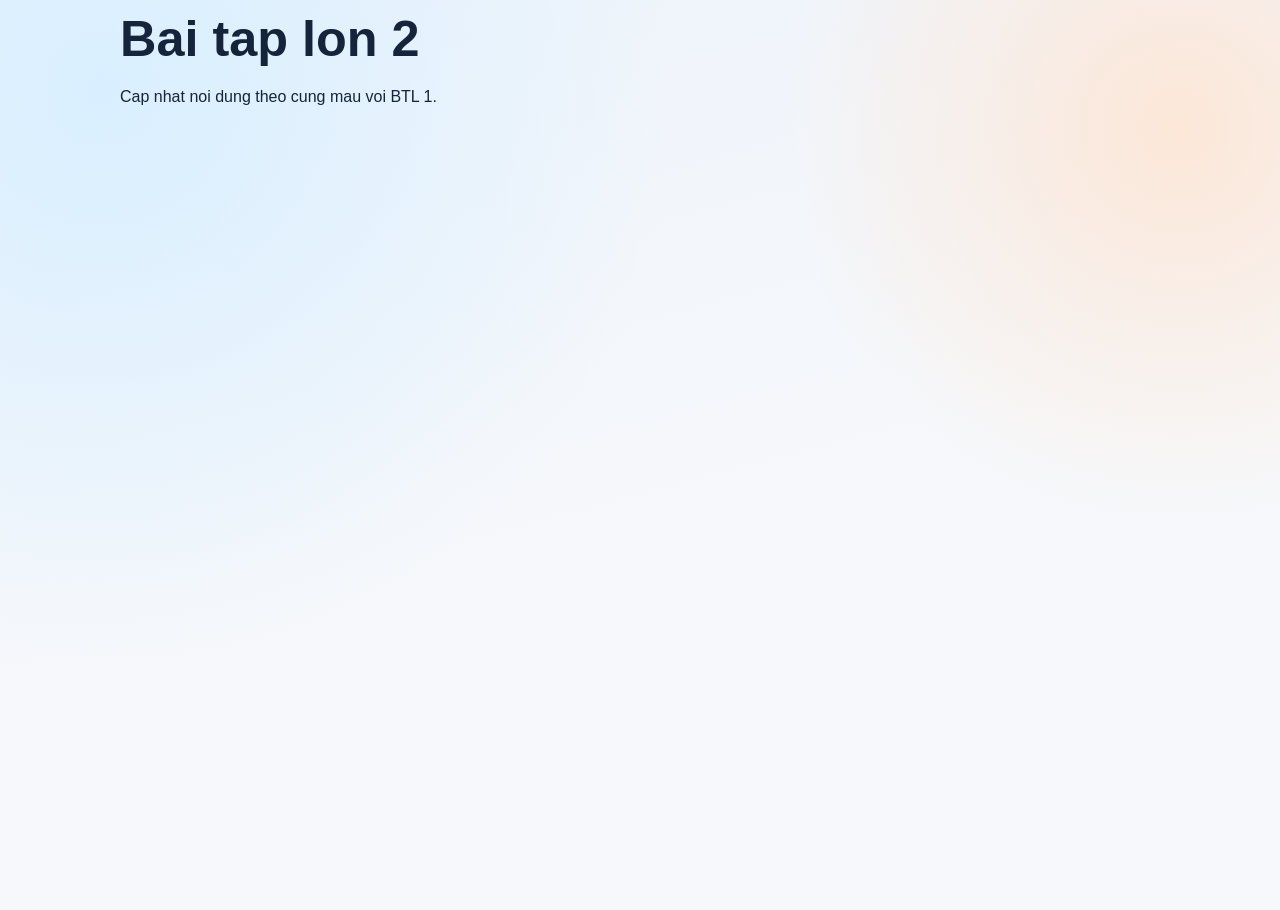
==== assignment1_image.html @ 02876ed8 "add lpage" ====
<!doctype html>
<html lang="vi">

<head>
    <meta charset="utf-8" />
    <meta name="viewport" content="width=device-width, initial-scale=1" />
    <title>BTL 2 - Deep Learning</title>
    <link rel="stylesheet" href="style.css" />
</head>

<body>
    <main class="container">
        <h1>Bai tap lon 2</h1>
        <p>Cap nhat noi dung theo cung mau voi BTL 1.</p>
    </main>
</body>

</html>
---- style.css ----
:root {
    --bg: #f6f8fb;
    --bg-soft: #edf3fb;
    --surface: #ffffff;
    --surface-2: #f2f6fb;
    --text: #15243b;
    --muted: #4f6282;
    --primary: #0b8b8c;
    --primary-soft: #d7f3f1;
    --accent: #ff8b53;
    --border: #d6e2f1;
    --shadow: 0 16px 44px rgba(21, 36, 59, 0.08);
}

* {
    box-sizing: border-box;
}

body {
    margin: 0;
    font-family: "Manrope", "Trebuchet MS", "Segoe UI", sans-serif;
    line-height: 1.6;
    color: var(--text);
    background:
        radial-gradient(circle at 8% 10%, #d9efff 0%, transparent 40%),
        radial-gradient(circle at 92% 14%, #fce7d8 0%, transparent 28%),
        linear-gradient(165deg, var(--bg-soft) 0%, var(--bg) 55%);
    min-height: 100vh;
    position: relative;
}

.page-glow {
    position: fixed;
    inset: -20% 0 auto;
    height: 260px;
    background: linear-gradient(90deg, rgba(11, 139, 140, 0.16), rgba(255, 139, 83, 0.12));
    filter: blur(48px);
    pointer-events: none;
    z-index: 0;
}

.container {
    width: min(1040px, 92%);
    margin: 0 auto;
    position: relative;
    z-index: 1;
}

.hero {
    padding: 64px 0 28px;
}

.hero-kicker {
    margin: 0;
    color: var(--primary);
    font-size: 0.93rem;
    font-weight: 800;
    text-transform: uppercase;
    letter-spacing: 0.08em;
}

h1 {
    margin: 10px 0 4px;
    font-size: clamp(2rem, 4.8vw, 3.15rem);
    line-height: 1.15;
    font-family: "Space Grotesk", "Segoe UI", sans-serif;
}

.hero-subtitle {
    margin: 0;
    color: var(--muted);
    font-size: 1.03rem;
}

.team-panel {
    margin-top: 22px;
    display: grid;
    gap: 10px;
    padding: 16px 18px;
    border: 1px solid var(--border);
    border-radius: 14px;
    background: rgba(255, 255, 255, 0.82);
    backdrop-filter: blur(2px);
    box-shadow: var(--shadow);
}

.team-panel p {
    margin: 0;
}

.pill-row {
    display: flex;
    flex-wrap: wrap;
    gap: 10px;
    margin-top: 18px;
}

.pill {
    display: inline-flex;
    align-items: center;
    gap: 6px;
    padding: 7px 12px;
    border-radius: 999px;
    border: 1px solid #b6dedb;
    background: var(--primary-soft);
    color: #0b5f60;
    font-size: 0.88rem;
    font-weight: 700;
    text-decoration: none;
}

.link-pill {
    border-color: #f4c9af;
    background: #fde9dd;
    color: #a04c20;
}

.content-grid {
    display: grid;
    gap: 20px;
    padding-bottom: 48px;
}

.section-card {
    background: var(--surface);
    border: 1px solid var(--border);
    border-radius: 18px;
    padding: 22px;
    box-shadow: var(--shadow);
    opacity: 0;
    transform: translateY(16px);
    animation: slide-up 0.65s ease forwards;
}

.section-card:nth-of-type(2) {
    animation-delay: 0.12s;
}

.section-card:nth-of-type(3) {
    animation-delay: 0.24s;
}

h2 {
    margin: 0 0 8px;
    font-family: "Space Grotesk", "Segoe UI", sans-serif;
    font-size: 1.35rem;
}

.intro p {
    margin: 0 0 10px;
}

.intro ul {
    margin: 0;
    padding-left: 18px;
    color: var(--muted);
}

.cards {
    display: grid;
    grid-template-columns: repeat(auto-fit, minmax(220px, 1fr));
    gap: 14px;
}

.card {
    display: grid;
    gap: 7px;
    text-decoration: none;
    color: inherit;
    padding: 16px;
    border-radius: 14px;
    border: 1px solid var(--border);
    background: linear-gradient(180deg, #ffffff 0%, var(--surface-2) 100%);
    transition: transform 0.22s ease, border-color 0.22s ease, box-shadow 0.22s ease;
}

.card:hover {
    border-color: #a5c6e8;
    transform: translateY(-4px);
    box-shadow: 0 12px 26px rgba(34, 80, 130, 0.15);
}

.card-title {
    font-size: 1rem;
    font-weight: 800;
    color: var(--text);
}

.card-desc {
    font-size: 0.92rem;
    color: var(--muted);
}

.status-note {
    border-left: 5px solid var(--accent);
    background: linear-gradient(95deg, #fff8f3 0%, #ffffff 70%);
}

.status-note p {
    margin: 0;
    color: #8d4b2a;
    font-weight: 600;
}

@keyframes slide-up {
    to {
        opacity: 1;
        transform: translateY(0);
    }
}

@media (max-width: 640px) {
    .hero {
        padding-top: 50px;
    }

    .section-card {
        padding: 18px;
    }

    .pill {
        font-size: 0.82rem;
    }
}
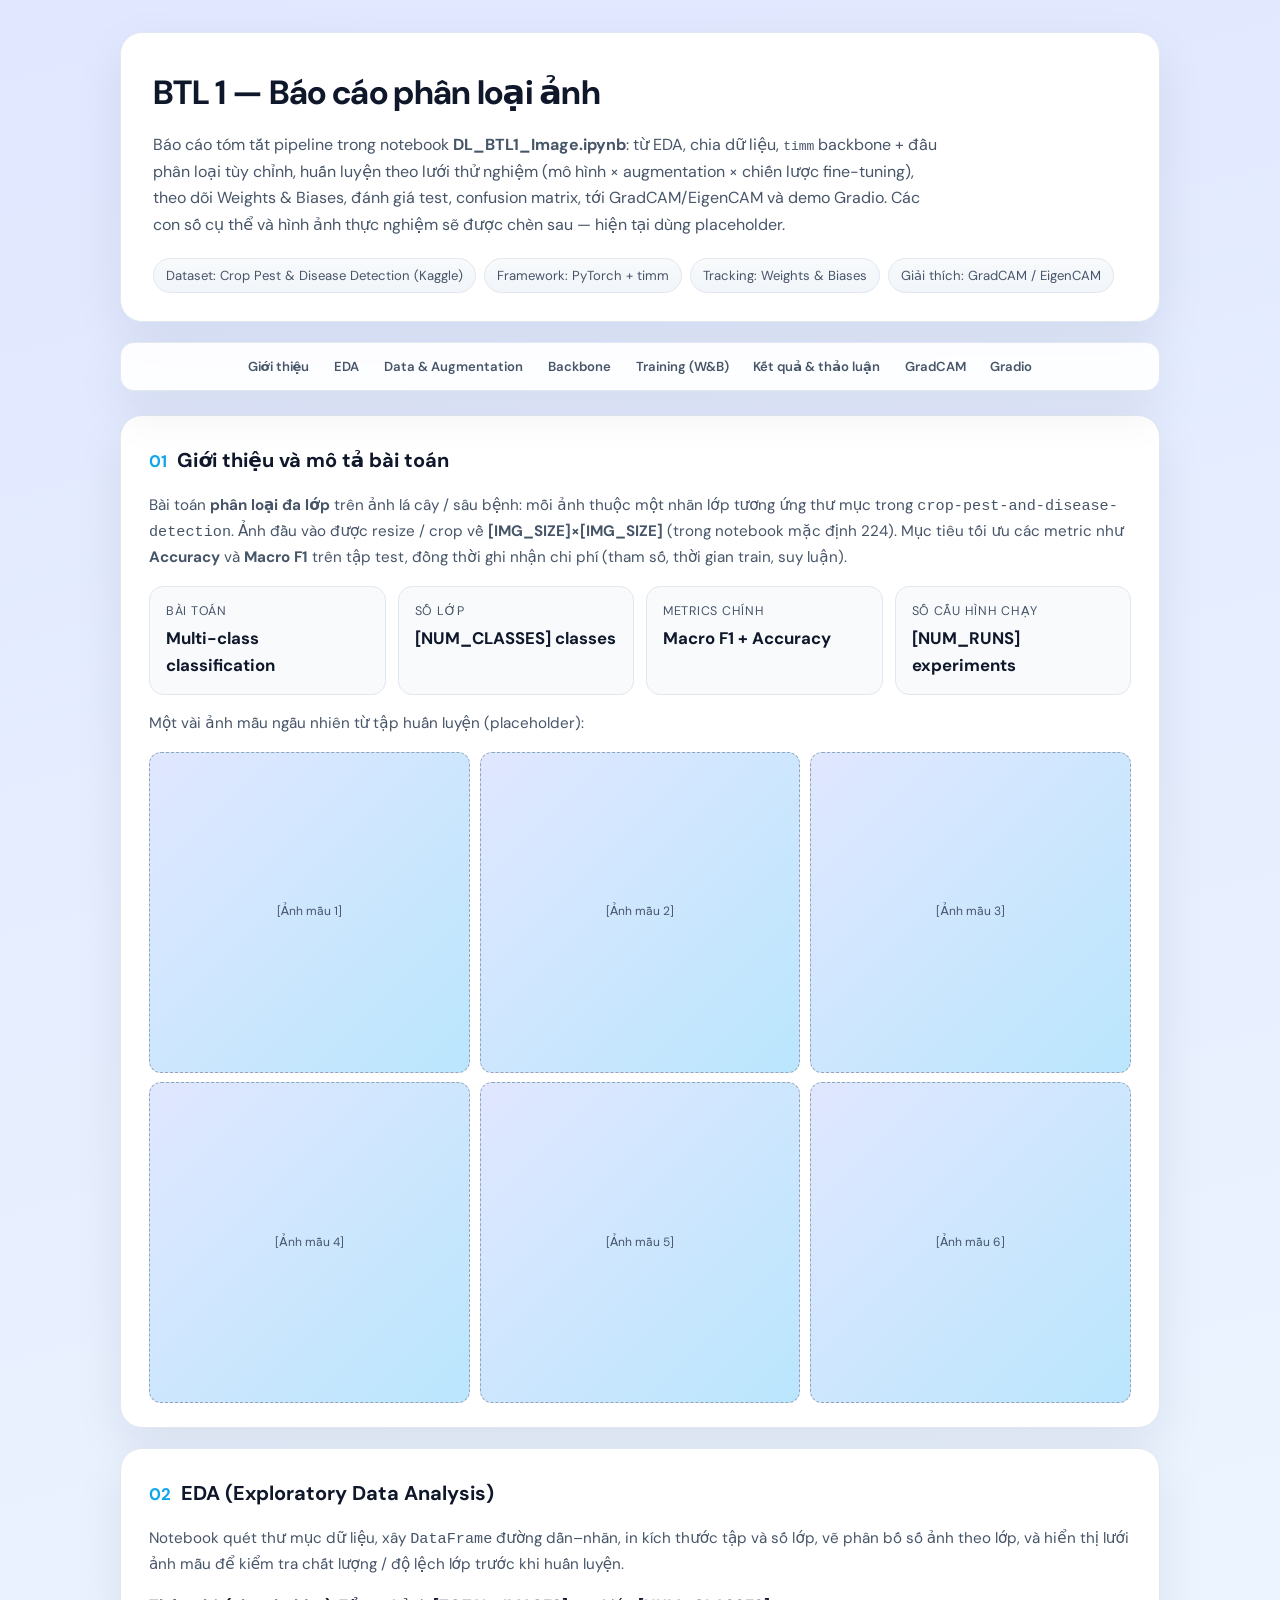
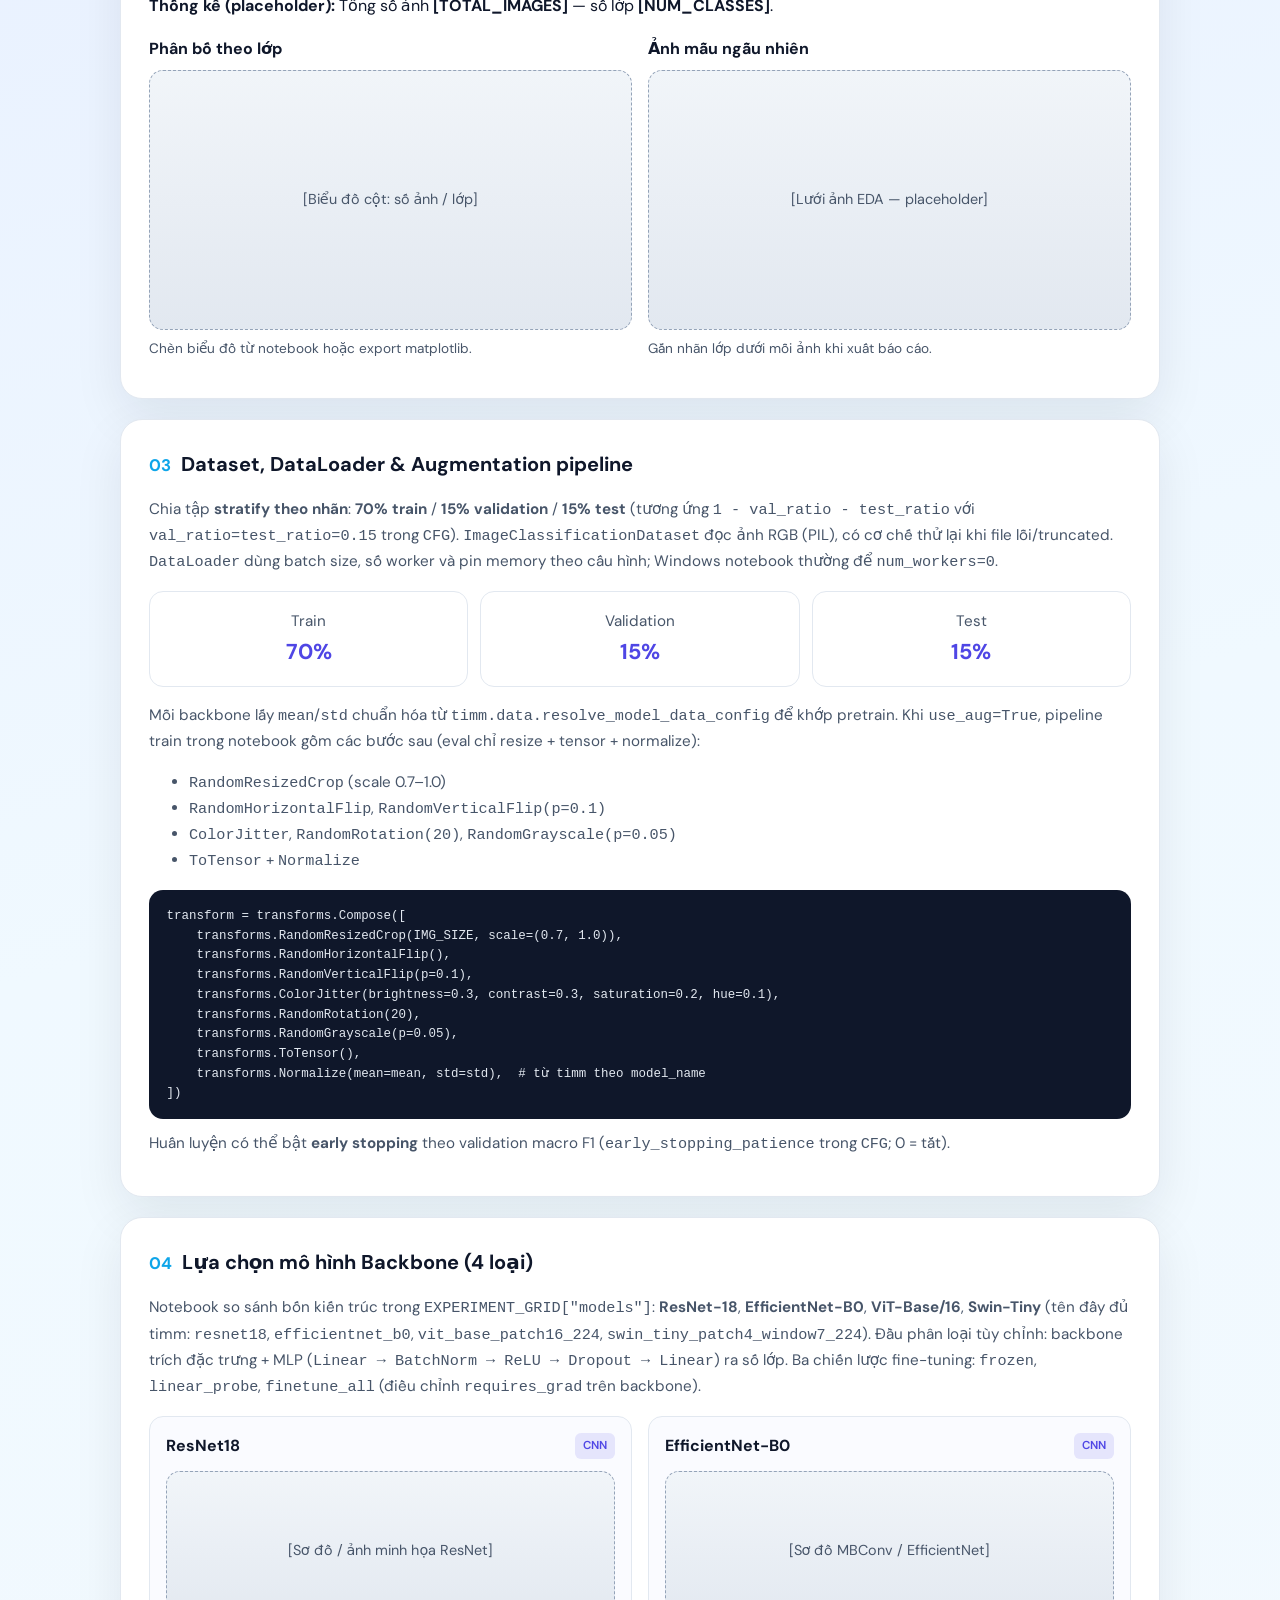
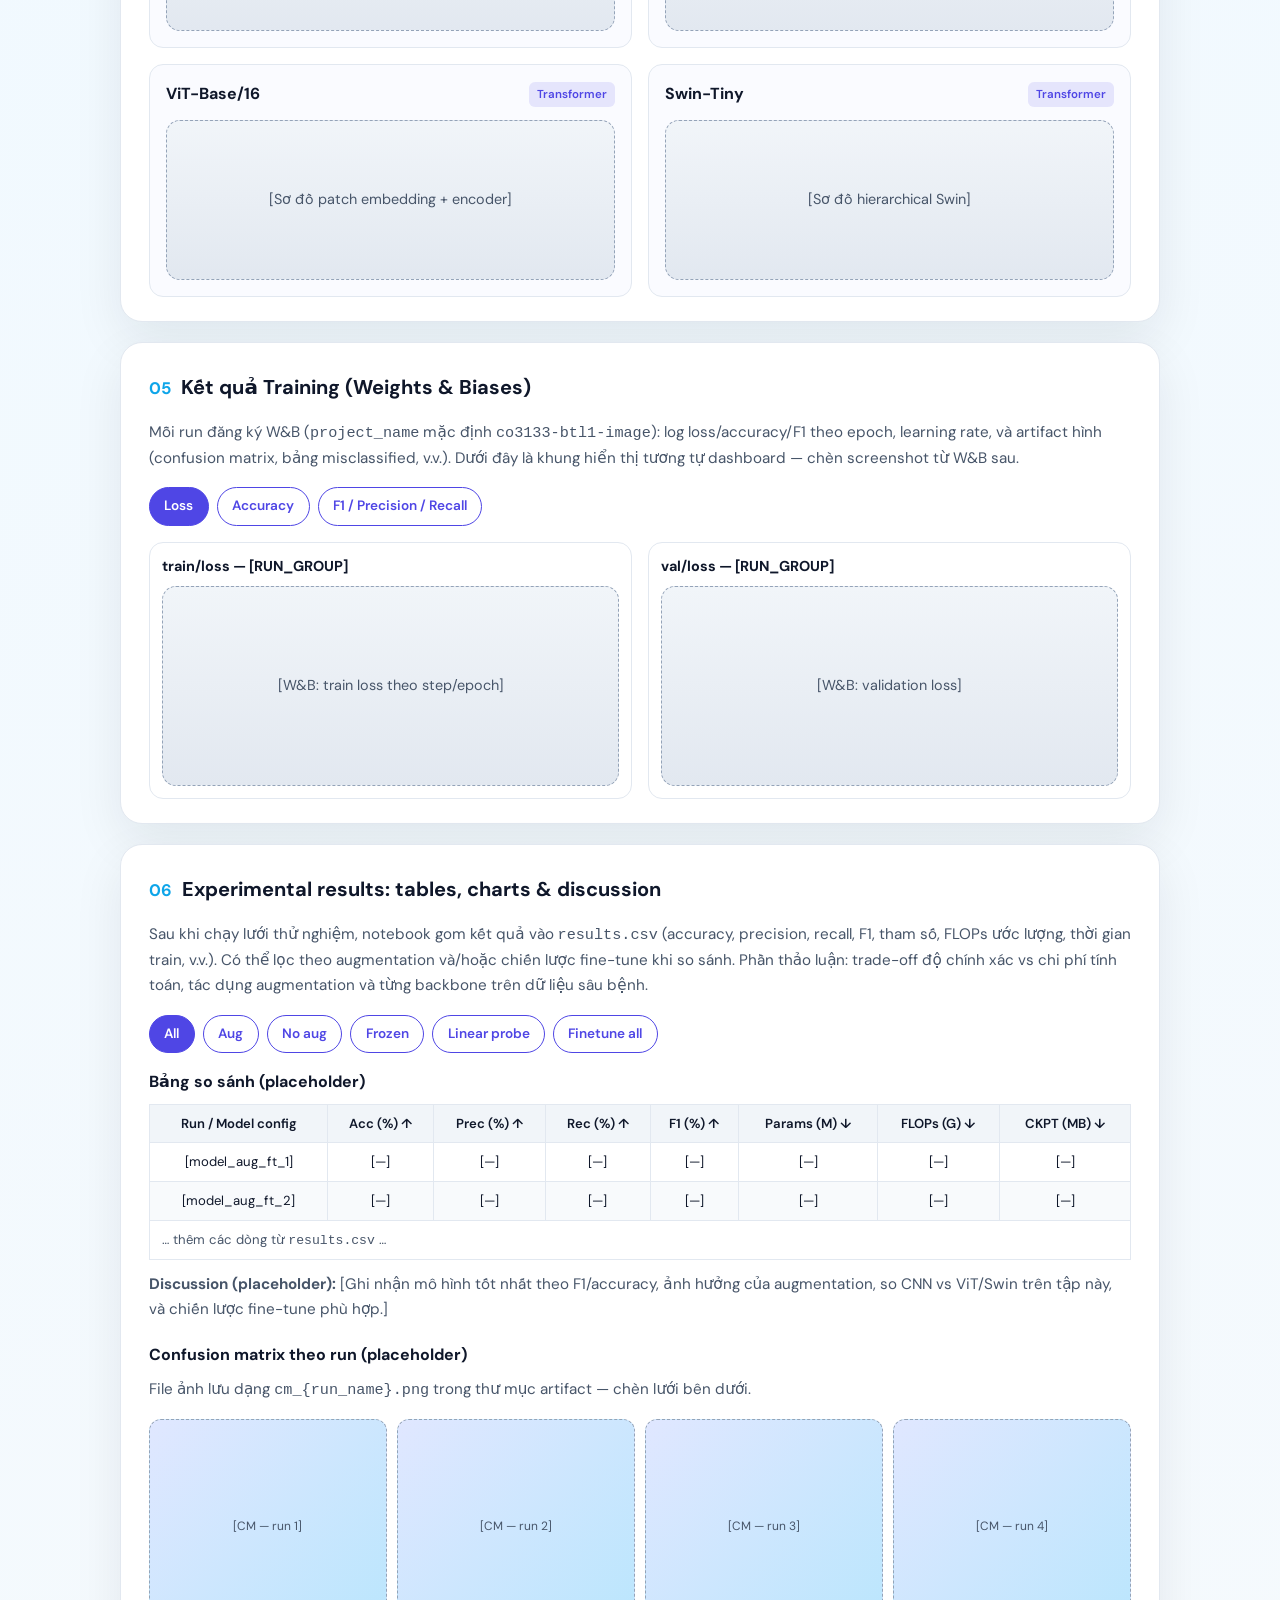
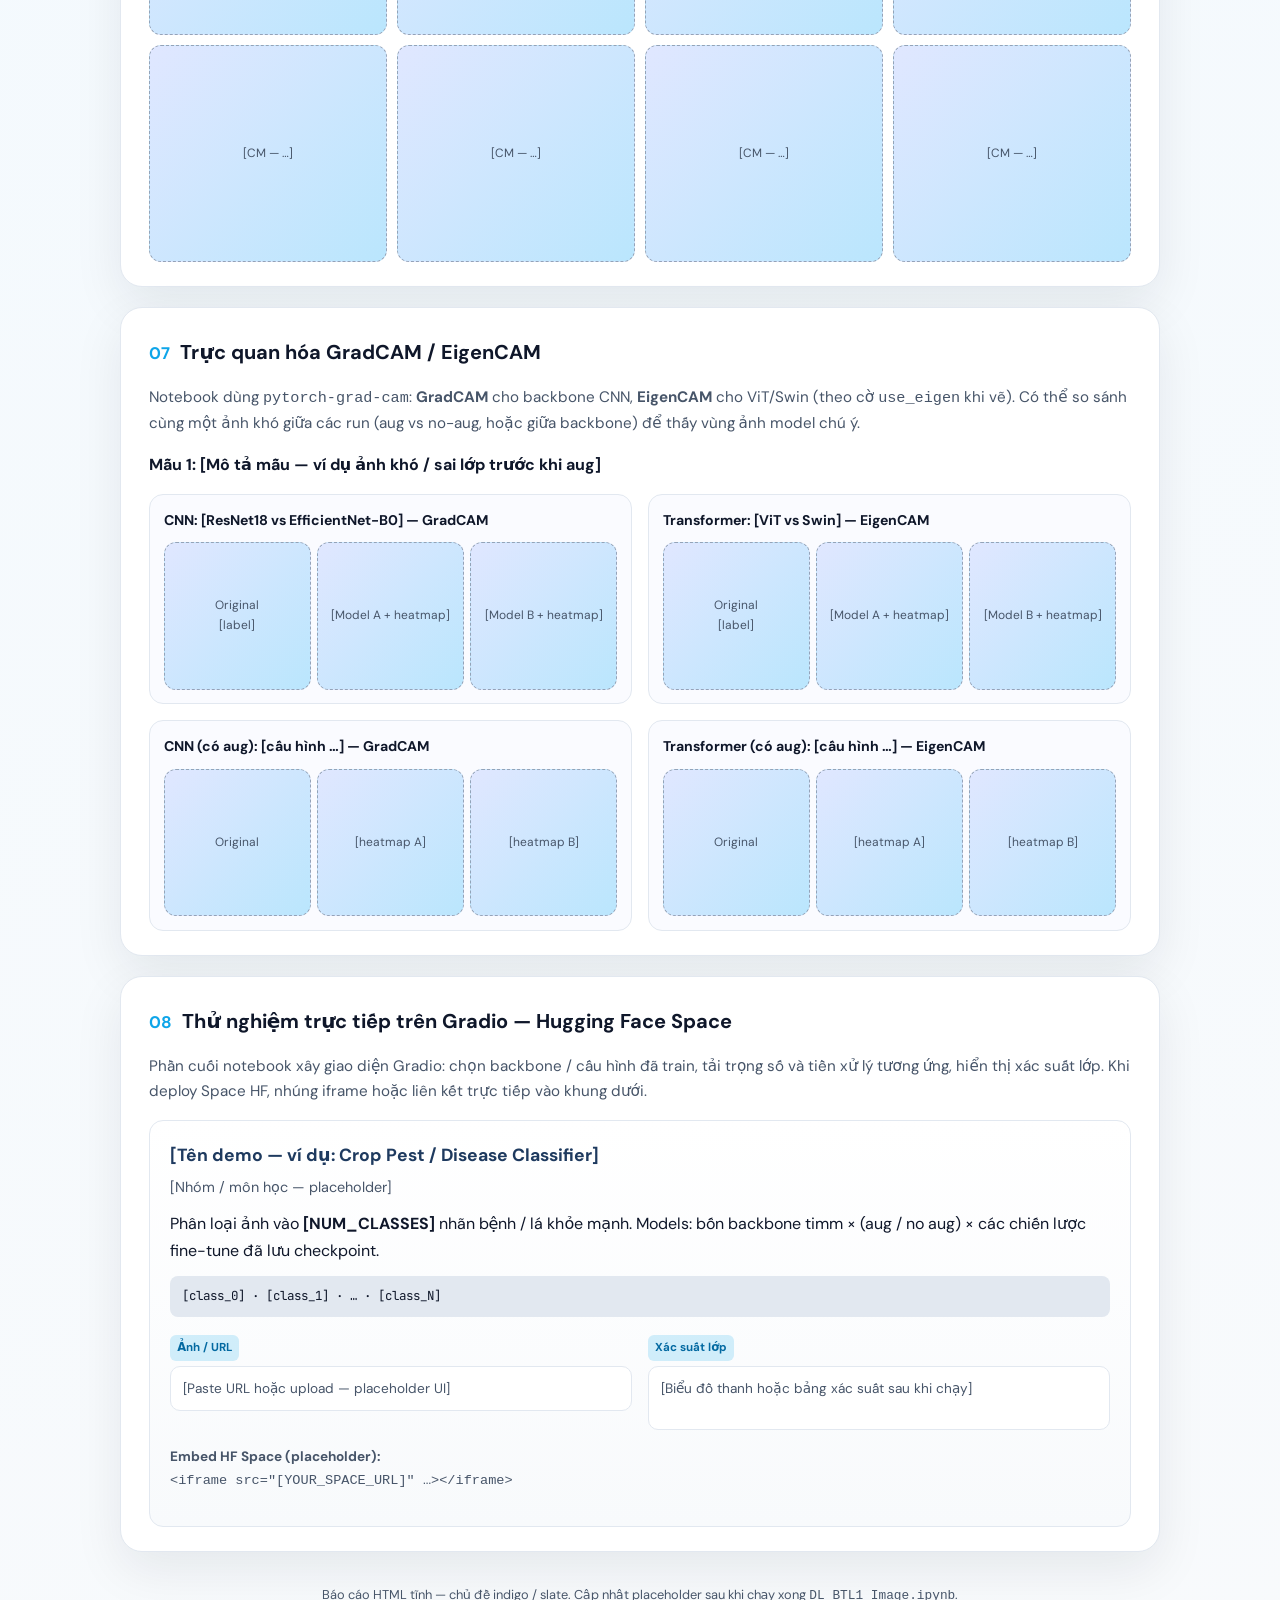
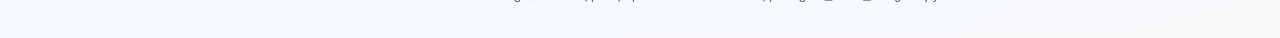
==== commit 98c2a182: "add ldpage image" ====
--- a/assignment1_image.html
+++ b/assignment1_image.html
@@ -1,18 +1,860 @@
-<!doctype html>
+<!DOCTYPE html>
 <html lang="vi">
 
 <head>
-    <meta charset="utf-8" />
-    <meta name="viewport" content="width=device-width, initial-scale=1" />
-    <title>BTL 2 - Deep Learning</title>
-    <link rel="stylesheet" href="style.css" />
+  <meta charset="utf-8" />
+  <meta name="viewport" content="width=device-width, initial-scale=1" />
+  <title>BTL 1 — Phân loại ảnh (Crop Pest &amp; Disease)</title>
+  <link rel="preconnect" href="https://fonts.googleapis.com" />
+  <link rel="preconnect" href="https://fonts.gstatic.com" crossorigin />
+  <link href="https://fonts.googleapis.com/css2?family=DM+Sans:ital,opsz,wght@0,9..40,400;0,9..40,600;0,9..40,700;1,9..40,400&family=JetBrains+Mono:wght@400;500&display=swap" rel="stylesheet" />
+  <style>
+    :root {
+      --bg0: #0f172a;
+      --bg1: #1e293b;
+      --bg-card: #ffffff;
+      --text: #0f172a;
+      --muted: #475569;
+      --accent: #4f46e5;
+      --accent2: #0ea5e9;
+      --accent-soft: rgba(79, 70, 229, 0.12);
+      --border: #e2e8f0;
+      --radius-lg: 22px;
+      --radius-md: 14px;
+      --shadow: 0 18px 50px rgba(15, 23, 42, 0.08);
+      --mono: "JetBrains Mono", ui-monospace, monospace;
+      --sans: "DM Sans", system-ui, sans-serif;
+    }
+
+    * {
+      box-sizing: border-box;
+    }
+
+    html {
+      scroll-behavior: smooth;
+    }
+
+    body {
+      margin: 0;
+      font-family: var(--sans);
+      color: var(--text);
+      background: linear-gradient(165deg, #e0e7ff 0%, #f0f9ff 38%, #f8fafc 100%);
+      min-height: 100vh;
+      line-height: 1.65;
+    }
+
+    a {
+      color: var(--accent);
+    }
+
+    .wrap {
+      max-width: 1080px;
+      margin: 0 auto;
+      padding: 2rem 1.25rem 4rem;
+    }
+
+    .hero {
+      background: var(--bg-card);
+      border-radius: var(--radius-lg);
+      box-shadow: var(--shadow);
+      padding: 2rem 2rem 1.75rem;
+      margin-bottom: 1.25rem;
+      border: 1px solid var(--border);
+    }
+
+    .hero h1 {
+      margin: 0 0 0.75rem;
+      font-size: clamp(1.55rem, 3vw, 2.1rem);
+      letter-spacing: -0.02em;
+    }
+
+    .hero p.lead {
+      margin: 0 0 1.25rem;
+      color: var(--muted);
+      max-width: 72ch;
+    }
+
+    .badges {
+      display: flex;
+      flex-wrap: wrap;
+      gap: 0.5rem;
+    }
+
+    .badge {
+      font-size: 0.82rem;
+      padding: 0.35rem 0.75rem;
+      border-radius: 999px;
+      border: 1px solid var(--border);
+      background: linear-gradient(180deg, #f8fafc, #f1f5f9);
+      color: var(--muted);
+    }
+
+    nav.toc {
+      position: sticky;
+      top: 0.5rem;
+      z-index: 20;
+      background: rgba(255, 255, 255, 0.92);
+      backdrop-filter: blur(10px);
+      border-radius: var(--radius-md);
+      border: 1px solid var(--border);
+      box-shadow: var(--shadow);
+      padding: 0.65rem 0.85rem;
+      margin-bottom: 1.5rem;
+    }
+
+    nav.toc ul {
+      list-style: none;
+      margin: 0;
+      padding: 0;
+      display: flex;
+      flex-wrap: wrap;
+      gap: 0.35rem 0.75rem;
+      justify-content: center;
+    }
+
+    nav.toc a {
+      text-decoration: none;
+      font-size: 0.82rem;
+      font-weight: 600;
+      color: var(--muted);
+      padding: 0.25rem 0.4rem;
+      border-radius: 8px;
+    }
+
+    nav.toc a:hover {
+      color: var(--accent);
+      background: var(--accent-soft);
+    }
+
+    section.card {
+      background: var(--bg-card);
+      border-radius: var(--radius-lg);
+      box-shadow: var(--shadow);
+      padding: 1.75rem 1.75rem 1.5rem;
+      margin-bottom: 1.25rem;
+      border: 1px solid var(--border);
+    }
+
+    .sec-title {
+      display: flex;
+      align-items: baseline;
+      gap: 0.65rem;
+      margin: 0 0 1rem;
+      font-size: 1.25rem;
+    }
+
+    .sec-num {
+      font-weight: 700;
+      font-variant-numeric: tabular-nums;
+      color: var(--accent2);
+      font-size: 1.05rem;
+    }
+
+    .muted {
+      color: var(--muted);
+      font-size: 0.95rem;
+    }
+
+    .grid-4 {
+      display: grid;
+      grid-template-columns: repeat(4, 1fr);
+      gap: 0.75rem;
+      margin-top: 1rem;
+    }
+
+    @media (max-width: 820px) {
+      .grid-4 {
+        grid-template-columns: repeat(2, 1fr);
+      }
+    }
+
+    @media (max-width: 480px) {
+      .grid-4 {
+        grid-template-columns: 1fr;
+      }
+    }
+
+    .stat-box {
+      border: 1px solid var(--border);
+      border-radius: var(--radius-md);
+      padding: 0.85rem 1rem;
+      background: #f8fafc;
+    }
+
+    .stat-box .label {
+      font-size: 0.78rem;
+      text-transform: uppercase;
+      letter-spacing: 0.06em;
+      color: var(--muted);
+    }
+
+    .stat-box .value {
+      font-weight: 700;
+      font-size: 1.05rem;
+      margin-top: 0.2rem;
+    }
+
+    .img-grid {
+      display: grid;
+      grid-template-columns: repeat(3, 1fr);
+      gap: 0.6rem;
+      margin-top: 1rem;
+    }
+
+    @media (max-width: 640px) {
+      .img-grid {
+        grid-template-columns: repeat(2, 1fr);
+      }
+    }
+
+    .ph-img {
+      aspect-ratio: 1;
+      border-radius: 12px;
+      background: linear-gradient(135deg, #e0e7ff, #bae6fd);
+      border: 1px dashed #94a3b8;
+      display: flex;
+      align-items: center;
+      justify-content: center;
+      font-size: 0.75rem;
+      color: var(--muted);
+      text-align: center;
+      padding: 0.5rem;
+    }
+
+    .ph-chart {
+      min-height: 220px;
+      border-radius: var(--radius-md);
+      background: linear-gradient(180deg, #f1f5f9, #e2e8f0);
+      border: 1px dashed #94a3b8;
+      display: flex;
+      align-items: center;
+      justify-content: center;
+      color: var(--muted);
+      font-size: 0.9rem;
+    }
+
+    .split-row {
+      display: grid;
+      grid-template-columns: repeat(3, 1fr);
+      gap: 0.75rem;
+      margin: 1rem 0;
+    }
+
+    @media (max-width: 560px) {
+      .split-row {
+        grid-template-columns: 1fr;
+      }
+    }
+
+    .split-card {
+      text-align: center;
+      padding: 1rem;
+      border-radius: var(--radius-md);
+      border: 1px solid var(--border);
+      background: #fff;
+    }
+
+    .split-card strong {
+      display: block;
+      font-size: 1.35rem;
+      color: var(--accent);
+    }
+
+    pre.code {
+      margin: 1rem 0 0;
+      padding: 1rem 1.1rem;
+      border-radius: var(--radius-md);
+      background: #0f172a;
+      color: #e2e8f0;
+      font-family: var(--mono);
+      font-size: 0.78rem;
+      overflow-x: auto;
+      line-height: 1.5;
+    }
+
+    .backbone-grid {
+      display: grid;
+      grid-template-columns: repeat(2, 1fr);
+      gap: 1rem;
+      margin-top: 1rem;
+    }
+
+    @media (max-width: 720px) {
+      .backbone-grid {
+        grid-template-columns: 1fr;
+      }
+    }
+
+    .model-card {
+      border: 1px solid var(--border);
+      border-radius: var(--radius-md);
+      padding: 1rem;
+      background: #fafbff;
+    }
+
+    .model-card header {
+      display: flex;
+      justify-content: space-between;
+      align-items: center;
+      margin-bottom: 0.75rem;
+      font-weight: 700;
+    }
+
+    .tag {
+      font-size: 0.72rem;
+      font-weight: 600;
+      padding: 0.2rem 0.5rem;
+      border-radius: 6px;
+      background: var(--accent-soft);
+      color: var(--accent);
+    }
+
+    .tabs {
+      display: flex;
+      flex-wrap: wrap;
+      gap: 0.5rem;
+      margin: 1rem 0;
+    }
+
+    .tab {
+      padding: 0.45rem 0.9rem;
+      border-radius: 999px;
+      border: 1px solid var(--accent);
+      font-size: 0.85rem;
+      font-weight: 600;
+      cursor: default;
+      background: #fff;
+      color: var(--accent);
+    }
+
+    .tab.active {
+      background: var(--accent);
+      color: #fff;
+    }
+
+    .chart-row {
+      display: grid;
+      grid-template-columns: 1fr 1fr;
+      gap: 1rem;
+      margin-top: 0.5rem;
+    }
+
+    @media (max-width: 720px) {
+      .chart-row {
+        grid-template-columns: 1fr;
+      }
+    }
+
+    .mini-card {
+      border: 1px solid var(--border);
+      border-radius: var(--radius-md);
+      padding: 0.75rem;
+      background: #fff;
+    }
+
+    .mini-card h4 {
+      margin: 0 0 0.5rem;
+      font-size: 0.9rem;
+    }
+
+    .filters {
+      display: flex;
+      flex-wrap: wrap;
+      gap: 0.5rem;
+      margin: 1rem 0;
+    }
+
+    table.results {
+      width: 100%;
+      border-collapse: collapse;
+      font-size: 0.82rem;
+      margin-top: 0.5rem;
+    }
+
+    table.results th,
+    table.results td {
+      border: 1px solid var(--border);
+      padding: 0.5rem 0.45rem;
+      text-align: center;
+    }
+
+    table.results th {
+      background: #f1f5f9;
+      font-weight: 600;
+    }
+
+    table.results tbody tr:nth-child(even) {
+      background: #f8fafc;
+    }
+
+    .legend-inline {
+      display: flex;
+      flex-wrap: wrap;
+      gap: 1rem;
+      font-size: 0.8rem;
+      color: var(--muted);
+      margin-top: 0.75rem;
+    }
+
+    .swatch {
+      display: inline-block;
+      width: 12px;
+      height: 12px;
+      border-radius: 3px;
+      margin-right: 0.35rem;
+      vertical-align: middle;
+    }
+
+    .cm-grid {
+      display: grid;
+      grid-template-columns: repeat(4, 1fr);
+      gap: 0.65rem;
+      margin-top: 1rem;
+    }
+
+    @media (max-width: 900px) {
+      .cm-grid {
+        grid-template-columns: repeat(2, 1fr);
+      }
+    }
+
+    .cam-grid {
+      display: grid;
+      grid-template-columns: repeat(2, 1fr);
+      gap: 1rem;
+      margin-top: 1rem;
+    }
+
+    @media (max-width: 720px) {
+      .cam-grid {
+        grid-template-columns: 1fr;
+      }
+    }
+
+    .cam-card {
+      border: 1px solid var(--border);
+      border-radius: var(--radius-md);
+      padding: 0.85rem;
+      background: #fafbff;
+    }
+
+    .cam-card h4 {
+      margin: 0 0 0.65rem;
+      font-size: 0.88rem;
+    }
+
+    .tri-img {
+      display: grid;
+      grid-template-columns: repeat(3, 1fr);
+      gap: 0.35rem;
+    }
+
+    @media (max-width: 520px) {
+      .tri-img {
+        grid-template-columns: 1fr;
+      }
+    }
+
+    .gradio-mock {
+      border: 1px solid var(--border);
+      border-radius: var(--radius-md);
+      padding: 1.25rem;
+      background: linear-gradient(180deg, #fff, #f8fafc);
+      margin-top: 1rem;
+    }
+
+    .gradio-mock h3 {
+      margin: 0 0 0.35rem;
+      font-size: 1.1rem;
+      color: #1e3a5f;
+    }
+
+    .mono-block {
+      font-family: var(--mono);
+      font-size: 0.78rem;
+      background: #e2e8f0;
+      padding: 0.65rem 0.75rem;
+      border-radius: 8px;
+      margin: 0.75rem 0;
+      word-break: break-word;
+    }
+
+    .two-col {
+      display: grid;
+      grid-template-columns: 1fr 1fr;
+      gap: 1rem;
+      margin-top: 1rem;
+    }
+
+    @media (max-width: 720px) {
+      .two-col {
+        grid-template-columns: 1fr;
+      }
+    }
+
+    .field-label {
+      display: inline-block;
+      font-size: 0.72rem;
+      font-weight: 700;
+      padding: 0.2rem 0.45rem;
+      border-radius: 6px;
+      background: rgba(14, 165, 233, 0.18);
+      color: #0369a1;
+      margin-bottom: 0.35rem;
+    }
+
+    .fake-input {
+      border: 1px solid var(--border);
+      border-radius: 10px;
+      padding: 0.65rem 0.75rem;
+      font-size: 0.85rem;
+      color: var(--muted);
+      background: #fff;
+    }
+
+    footer {
+      text-align: center;
+      font-size: 0.8rem;
+      color: var(--muted);
+      margin-top: 2rem;
+    }
+  </style>
 </head>
 
 <body>
-    <main class="container">
-        <h1>Bai tap lon 2</h1>
-        <p>Cap nhat noi dung theo cung mau voi BTL 1.</p>
-    </main>
+  <div class="wrap">
+    <header class="hero" id="top">
+      <h1>BTL 1 — Báo cáo phân loại ảnh</h1>
+      <p class="lead">
+        Báo cáo tóm tắt pipeline trong notebook <strong>DL_BTL1_Image.ipynb</strong>: từ EDA, chia dữ liệu,
+        <code>timm</code> backbone + đầu phân loại tùy chỉnh, huấn luyện theo lưới thử nghiệm (mô hình × augmentation × chiến lược fine-tuning),
+        theo dõi Weights &amp; Biases, đánh giá test, confusion matrix, tới GradCAM/EigenCAM và demo Gradio.
+        Các con số cụ thể và hình ảnh thực nghiệm sẽ được chèn sau — hiện tại dùng placeholder.
+      </p>
+      <div class="badges">
+        <span class="badge">Dataset: Crop Pest &amp; Disease Detection (Kaggle)</span>
+        <span class="badge">Framework: PyTorch + timm</span>
+        <span class="badge">Tracking: Weights &amp; Biases</span>
+        <span class="badge">Giải thích: GradCAM / EigenCAM</span>
+      </div>
+    </header>
+
+    <nav class="toc" aria-label="Mục lục">
+      <ul>
+        <li><a href="#s01">Giới thiệu</a></li>
+        <li><a href="#s02">EDA</a></li>
+        <li><a href="#s03">Data &amp; Augmentation</a></li>
+        <li><a href="#s04">Backbone</a></li>
+        <li><a href="#s05">Training (W&amp;B)</a></li>
+        <li><a href="#s06">Kết quả &amp; thảo luận</a></li>
+        <li><a href="#s07">GradCAM</a></li>
+        <li><a href="#s08">Gradio</a></li>
+      </ul>
+    </nav>
+
+    <!-- 01 -->
+    <section class="card" id="s01">
+      <h2 class="sec-title"><span class="sec-num">01</span> Giới thiệu và mô tả bài toán</h2>
+      <p class="muted">
+        Bài toán <strong>phân loại đa lớp</strong> trên ảnh lá cây / sâu bệnh: mỗi ảnh thuộc một nhãn lớp tương ứng thư mục trong
+        <code>crop-pest-and-disease-detection</code>. Ảnh đầu vào được resize / crop về <strong>[IMG_SIZE]×[IMG_SIZE]</strong> (trong notebook mặc định 224).
+        Mục tiêu tối ưu các metric như <strong>Accuracy</strong> và <strong>Macro F1</strong> trên tập test, đồng thời ghi nhận chi phí (tham số, thời gian train, suy luận).
+      </p>
+      <div class="grid-4">
+        <div class="stat-box">
+          <div class="label">Bài toán</div>
+          <div class="value">Multi-class classification</div>
+        </div>
+        <div class="stat-box">
+          <div class="label">Số lớp</div>
+          <div class="value">[NUM_CLASSES] classes</div>
+        </div>
+        <div class="stat-box">
+          <div class="label">Metrics chính</div>
+          <div class="value">Macro F1 + Accuracy</div>
+        </div>
+        <div class="stat-box">
+          <div class="label">Số cấu hình chạy</div>
+          <div class="value">[NUM_RUNS] experiments</div>
+        </div>
+      </div>
+      <p class="muted" style="margin-top:1rem;">Một vài ảnh mẫu ngẫu nhiên từ tập huấn luyện (placeholder):</p>
+      <div class="img-grid" aria-label="Ảnh mẫu placeholder">
+        <div class="ph-img">[Ảnh mẫu 1]</div>
+        <div class="ph-img">[Ảnh mẫu 2]</div>
+        <div class="ph-img">[Ảnh mẫu 3]</div>
+        <div class="ph-img">[Ảnh mẫu 4]</div>
+        <div class="ph-img">[Ảnh mẫu 5]</div>
+        <div class="ph-img">[Ảnh mẫu 6]</div>
+      </div>
+    </section>
+
+    <!-- 02 -->
+    <section class="card" id="s02">
+      <h2 class="sec-title"><span class="sec-num">02</span> EDA (Exploratory Data Analysis)</h2>
+      <p class="muted">
+        Notebook quét thư mục dữ liệu, xây <code>DataFrame</code> đường dẫn–nhãn, in kích thước tập và số lớp, vẽ phân bố số ảnh theo lớp,
+        và hiển thị lưới ảnh mẫu để kiểm tra chất lượng / độ lệch lớp trước khi huấn luyện.
+      </p>
+      <p><strong>Thống kê (placeholder):</strong> Tổng số ảnh <strong>[TOTAL_IMAGES]</strong> — số lớp <strong>[NUM_CLASSES]</strong>.</p>
+      <div class="two-col" style="margin-top:1rem;">
+        <div>
+          <h3 style="margin:0 0 0.5rem;font-size:1rem;">Phân bố theo lớp</h3>
+          <div class="ph-chart" style="min-height:260px;">[Biểu đồ cột: số ảnh / lớp]</div>
+          <p class="muted" style="margin-top:0.5rem;font-size:0.85rem;">Chèn biểu đồ từ notebook hoặc export matplotlib.</p>
+        </div>
+        <div>
+          <h3 style="margin:0 0 0.5rem;font-size:1rem;">Ảnh mẫu ngẫu nhiên</h3>
+          <div class="ph-chart" style="min-height:260px;">[Lưới ảnh EDA — placeholder]</div>
+          <p class="muted" style="margin-top:0.5rem;font-size:0.85rem;">Gắn nhãn lớp dưới mỗi ảnh khi xuất báo cáo.</p>
+        </div>
+      </div>
+    </section>
+
+    <!-- 03 -->
+    <section class="card" id="s03">
+      <h2 class="sec-title"><span class="sec-num">03</span> Dataset, DataLoader &amp; Augmentation pipeline</h2>
+      <p class="muted">
+        Chia tập <strong>stratify theo nhãn</strong>: <strong>70% train</strong> / <strong>15% validation</strong> / <strong>15% test</strong>
+        (tương ứng <code>1 - val_ratio - test_ratio</code> với <code>val_ratio=test_ratio=0.15</code> trong <code>CFG</code>).
+        <code>ImageClassificationDataset</code> đọc ảnh RGB (PIL), có cơ chế thử lại khi file lỗi/truncated.
+        <code>DataLoader</code> dùng batch size, số worker và pin memory theo cấu hình; Windows notebook thường để <code>num_workers=0</code>.
+      </p>
+      <div class="split-row">
+        <div class="split-card"><span class="muted">Train</span><strong>70%</strong></div>
+        <div class="split-card"><span class="muted">Validation</span><strong>15%</strong></div>
+        <div class="split-card"><span class="muted">Test</span><strong>15%</strong></div>
+      </div>
+      <p class="muted">
+        Mỗi backbone lấy <code>mean</code>/<code>std</code> chuẩn hóa từ <code>timm.data.resolve_model_data_config</code> để khớp pretrain.
+        Khi <code>use_aug=True</code>, pipeline train trong notebook gồm các bước sau (eval chỉ resize + tensor + normalize):
+      </p>
+      <ul class="muted">
+        <li><code>RandomResizedCrop</code> (scale 0.7–1.0)</li>
+        <li><code>RandomHorizontalFlip</code>, <code>RandomVerticalFlip(p=0.1)</code></li>
+        <li><code>ColorJitter</code>, <code>RandomRotation(20)</code>, <code>RandomGrayscale(p=0.05)</code></li>
+        <li><code>ToTensor</code> + <code>Normalize</code></li>
+      </ul>
+      <pre class="code"><code>transform = transforms.Compose([
+    transforms.RandomResizedCrop(IMG_SIZE, scale=(0.7, 1.0)),
+    transforms.RandomHorizontalFlip(),
+    transforms.RandomVerticalFlip(p=0.1),
+    transforms.ColorJitter(brightness=0.3, contrast=0.3, saturation=0.2, hue=0.1),
+    transforms.RandomRotation(20),
+    transforms.RandomGrayscale(p=0.05),
+    transforms.ToTensor(),
+    transforms.Normalize(mean=mean, std=std),  # từ timm theo model_name
+])</code></pre>
+      <p class="muted" style="margin-top:0.75rem;">
+        Huấn luyện có thể bật <strong>early stopping</strong> theo validation macro F1 (<code>early_stopping_patience</code> trong <code>CFG</code>; 0 = tắt).
+      </p>
+    </section>
+
+    <!-- 04 -->
+    <section class="card" id="s04">
+      <h2 class="sec-title"><span class="sec-num">04</span> Lựa chọn mô hình Backbone (4 loại)</h2>
+      <p class="muted">
+        Notebook so sánh bốn kiến trúc trong <code>EXPERIMENT_GRID["models"]</code>:
+        <strong>ResNet-18</strong>, <strong>EfficientNet-B0</strong>, <strong>ViT-Base/16</strong>, <strong>Swin-Tiny</strong> (tên đầy đủ timm:
+        <code>resnet18</code>, <code>efficientnet_b0</code>, <code>vit_base_patch16_224</code>, <code>swin_tiny_patch4_window7_224</code>).
+        Đầu phân loại tùy chỉnh: backbone trích đặc trưng + MLP (<code>Linear → BatchNorm → ReLU → Dropout → Linear</code>) ra số lớp.
+        Ba chiến lược fine-tuning: <code>frozen</code>, <code>linear_probe</code>, <code>finetune_all</code> (điều chỉnh <code>requires_grad</code> trên backbone).
+      </p>
+      <div class="backbone-grid">
+        <div class="model-card">
+          <header><span>ResNet18</span><span class="tag">CNN</span></header>
+          <div class="ph-chart" style="min-height:160px;">[Sơ đồ / ảnh minh họa ResNet]</div>
+        </div>
+        <div class="model-card">
+          <header><span>EfficientNet-B0</span><span class="tag">CNN</span></header>
+          <div class="ph-chart" style="min-height:160px;">[Sơ đồ MBConv / EfficientNet]</div>
+        </div>
+        <div class="model-card">
+          <header><span>ViT-Base/16</span><span class="tag">Transformer</span></header>
+          <div class="ph-chart" style="min-height:160px;">[Sơ đồ patch embedding + encoder]</div>
+        </div>
+        <div class="model-card">
+          <header><span>Swin-Tiny</span><span class="tag">Transformer</span></header>
+          <div class="ph-chart" style="min-height:160px;">[Sơ đồ hierarchical Swin]</div>
+        </div>
+      </div>
+    </section>
+
+    <!-- 05 -->
+    <section class="card" id="s05">
+      <h2 class="sec-title"><span class="sec-num">05</span> Kết quả Training (Weights &amp; Biases)</h2>
+      <p class="muted">
+        Mỗi run đăng ký W&amp;B (<code>project_name</code> mặc định <code>co3133-btl1-image</code>): log loss/accuracy/F1 theo epoch, learning rate,
+        và artifact hình (confusion matrix, bảng misclassified, v.v.). Dưới đây là khung hiển thị tương tự dashboard — chèn screenshot từ W&amp;B sau.
+      </p>
+      <div class="tabs" role="tablist" aria-label="Nhóm biểu đồ">
+        <span class="tab active">Loss</span>
+        <span class="tab">Accuracy</span>
+        <span class="tab">F1 / Precision / Recall</span>
+      </div>
+      <div class="chart-row">
+        <div class="mini-card">
+          <h4>train/loss — [RUN_GROUP]</h4>
+          <div class="ph-chart" style="min-height:200px;">[W&amp;B: train loss theo step/epoch]</div>
+        </div>
+        <div class="mini-card">
+          <h4>val/loss — [RUN_GROUP]</h4>
+          <div class="ph-chart" style="min-height:200px;">[W&amp;B: validation loss]</div>
+        </div>
+      </div>
+    </section>
+
+    <!-- 06 -->
+    <section class="card" id="s06">
+      <h2 class="sec-title"><span class="sec-num">06</span> Experimental results: tables, charts &amp; discussion</h2>
+      <p class="muted">
+        Sau khi chạy lưới thử nghiệm, notebook gom kết quả vào <code>results.csv</code> (accuracy, precision, recall, F1, tham số, FLOPs ước lượng, thời gian train, v.v.).
+        Có thể lọc theo augmentation và/hoặc chiến lược fine-tune khi so sánh. Phần thảo luận: trade-off độ chính xác vs chi phí tính toán, tác dụng augmentation và từng backbone trên dữ liệu sâu bệnh.
+      </p>
+      <div class="filters">
+        <span class="tab active">All</span>
+        <span class="tab">Aug</span>
+        <span class="tab">No aug</span>
+        <span class="tab">Frozen</span>
+        <span class="tab">Linear probe</span>
+        <span class="tab">Finetune all</span>
+      </div>
+      <h3 style="margin:0.5rem 0 0;font-size:1rem;">Bảng so sánh (placeholder)</h3>
+      <div style="overflow-x:auto;">
+        <table class="results">
+          <thead>
+            <tr>
+              <th>Run / Model config</th>
+              <th>Acc (%) ↑</th>
+              <th>Prec (%) ↑</th>
+              <th>Rec (%) ↑</th>
+              <th>F1 (%) ↑</th>
+              <th>Params (M) ↓</th>
+              <th>FLOPs (G) ↓</th>
+              <th>CKPT (MB) ↓</th>
+            </tr>
+          </thead>
+          <tbody>
+            <tr>
+              <td>[model_aug_ft_1]</td>
+              <td>[—]</td>
+              <td>[—]</td>
+              <td>[—]</td>
+              <td>[—]</td>
+              <td>[—]</td>
+              <td>[—]</td>
+              <td>[—]</td>
+            </tr>
+            <tr>
+              <td>[model_aug_ft_2]</td>
+              <td>[—]</td>
+              <td>[—]</td>
+              <td>[—]</td>
+              <td>[—]</td>
+              <td>[—]</td>
+              <td>[—]</td>
+              <td>[—]</td>
+            </tr>
+            <tr>
+              <td colspan="8" style="text-align:left;padding-left:0.75rem;color:var(--muted);">… thêm các dòng từ <code>results.csv</code> …</td>
+            </tr>
+          </tbody>
+        </table>
+      </div>
+      <p class="muted" style="margin-top:0.75rem;">
+        <strong>Discussion (placeholder):</strong> [Ghi nhận mô hình tốt nhất theo F1/accuracy, ảnh hưởng của augmentation, so CNN vs ViT/Swin trên tập này, và chiến lược fine-tune phù hợp.]
+      </p>
+      <h3 style="margin:1.25rem 0 0.5rem;font-size:1rem;">Confusion matrix theo run (placeholder)</h3>
+      <p class="muted" style="margin-top:0;">File ảnh lưu dạng <code>cm_{run_name}.png</code> trong thư mục artifact — chèn lưới bên dưới.</p>
+      <div class="cm-grid">
+        <div class="ph-img" style="aspect-ratio:1.1;">[CM — run 1]</div>
+        <div class="ph-img" style="aspect-ratio:1.1;">[CM — run 2]</div>
+        <div class="ph-img" style="aspect-ratio:1.1;">[CM — run 3]</div>
+        <div class="ph-img" style="aspect-ratio:1.1;">[CM — run 4]</div>
+        <div class="ph-img" style="aspect-ratio:1.1;">[CM — …]</div>
+        <div class="ph-img" style="aspect-ratio:1.1;">[CM — …]</div>
+        <div class="ph-img" style="aspect-ratio:1.1;">[CM — …]</div>
+        <div class="ph-img" style="aspect-ratio:1.1;">[CM — …]</div>
+      </div>
+    </section>
+
+    <!-- 07 -->
+    <section class="card" id="s07">
+      <h2 class="sec-title"><span class="sec-num">07</span> Trực quan hóa GradCAM / EigenCAM</h2>
+      <p class="muted">
+        Notebook dùng <code>pytorch-grad-cam</code>: <strong>GradCAM</strong> cho backbone CNN, <strong>EigenCAM</strong> cho ViT/Swin (theo cờ <code>use_eigen</code> khi vẽ).
+        Có thể so sánh cùng một ảnh khó giữa các run (aug vs no-aug, hoặc giữa backbone) để thấy vùng ảnh model chú ý.
+      </p>
+      <h3 style="margin:1rem 0 0.5rem;font-size:1rem;">Mẫu 1: [Mô tả mẫu — ví dụ ảnh khó / sai lớp trước khi aug]</h3>
+      <div class="cam-grid">
+        <div class="cam-card">
+          <h4>CNN: [ResNet18 vs EfficientNet-B0] — GradCAM</h4>
+          <div class="tri-img">
+            <div class="ph-img">Original<br />[label]</div>
+            <div class="ph-img">[Model A + heatmap]</div>
+            <div class="ph-img">[Model B + heatmap]</div>
+          </div>
+        </div>
+        <div class="cam-card">
+          <h4>Transformer: [ViT vs Swin] — EigenCAM</h4>
+          <div class="tri-img">
+            <div class="ph-img">Original<br />[label]</div>
+            <div class="ph-img">[Model A + heatmap]</div>
+            <div class="ph-img">[Model B + heatmap]</div>
+          </div>
+        </div>
+        <div class="cam-card">
+          <h4>CNN (có aug): [cấu hình …] — GradCAM</h4>
+          <div class="tri-img">
+            <div class="ph-img">Original</div>
+            <div class="ph-img">[heatmap A]</div>
+            <div class="ph-img">[heatmap B]</div>
+          </div>
+        </div>
+        <div class="cam-card">
+          <h4>Transformer (có aug): [cấu hình …] — EigenCAM</h4>
+          <div class="tri-img">
+            <div class="ph-img">Original</div>
+            <div class="ph-img">[heatmap A]</div>
+            <div class="ph-img">[heatmap B]</div>
+          </div>
+        </div>
+      </div>
+    </section>
+
+    <!-- 08 -->
+    <section class="card" id="s08">
+      <h2 class="sec-title"><span class="sec-num">08</span> Thử nghiệm trực tiếp trên Gradio — Hugging Face Space</h2>
+      <p class="muted">
+        Phần cuối notebook xây giao diện Gradio: chọn backbone / cấu hình đã train, tải trọng số và tiền xử lý tương ứng, hiển thị xác suất lớp.
+        Khi deploy Space HF, nhúng iframe hoặc liên kết trực tiếp vào khung dưới.
+      </p>
+      <div class="gradio-mock">
+        <h3>[Tên demo — ví dụ: Crop Pest / Disease Classifier]</h3>
+        <p class="muted" style="margin:0 0 0.75rem;font-size:0.9rem;">[Nhóm / môn học — placeholder]</p>
+        <p style="margin:0 0 0.5rem;">Phân loại ảnh vào <strong>[NUM_CLASSES]</strong> nhãn bệnh / lá khỏe mạnh. Models: bốn backbone timm × (aug / no aug) × các chiến lược fine-tune đã lưu checkpoint.</p>
+        <div class="mono-block">[class_0] · [class_1] · … · [class_N]</div>
+        <div class="two-col">
+          <div>
+            <span class="field-label">Ảnh / URL</span>
+            <div class="fake-input">[Paste URL hoặc upload — placeholder UI]</div>
+          </div>
+          <div>
+            <span class="field-label">Xác suất lớp</span>
+            <div class="fake-input" style="min-height:4rem;">[Biểu đồ thanh hoặc bảng xác suất sau khi chạy]</div>
+          </div>
+        </div>
+        <p class="muted" style="margin-top:1rem;font-size:0.85rem;">
+          <strong>Embed HF Space (placeholder):</strong><br />
+          <code>&lt;iframe src="[YOUR_SPACE_URL]" …&gt;&lt;/iframe&gt;</code>
+        </p>
+      </div>
+    </section>
+
+    <footer>
+      Báo cáo HTML tĩnh — chủ đề indigo / slate. Cập nhật placeholder sau khi chạy xong <code>DL_BTL1_Image.ipynb</code>.
+    </footer>
+  </div>
 </body>
 
-</html>+</html>
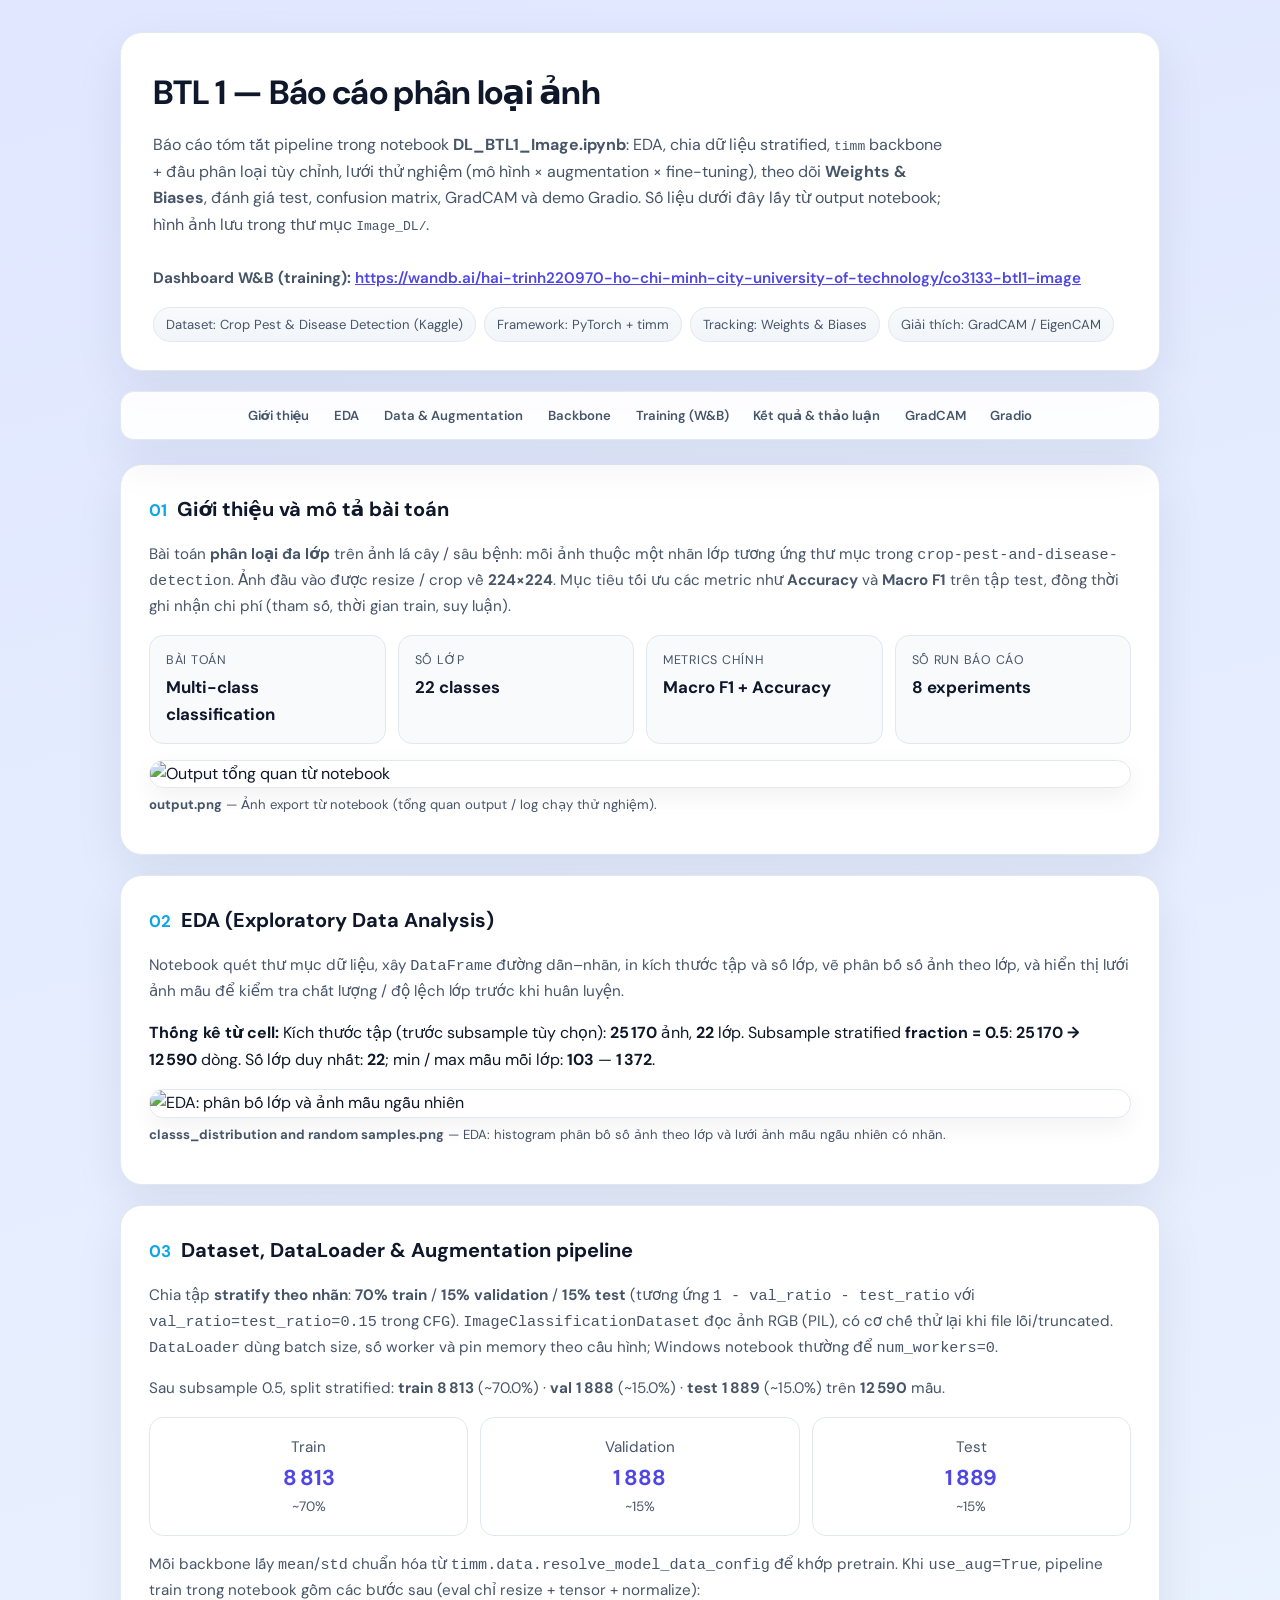
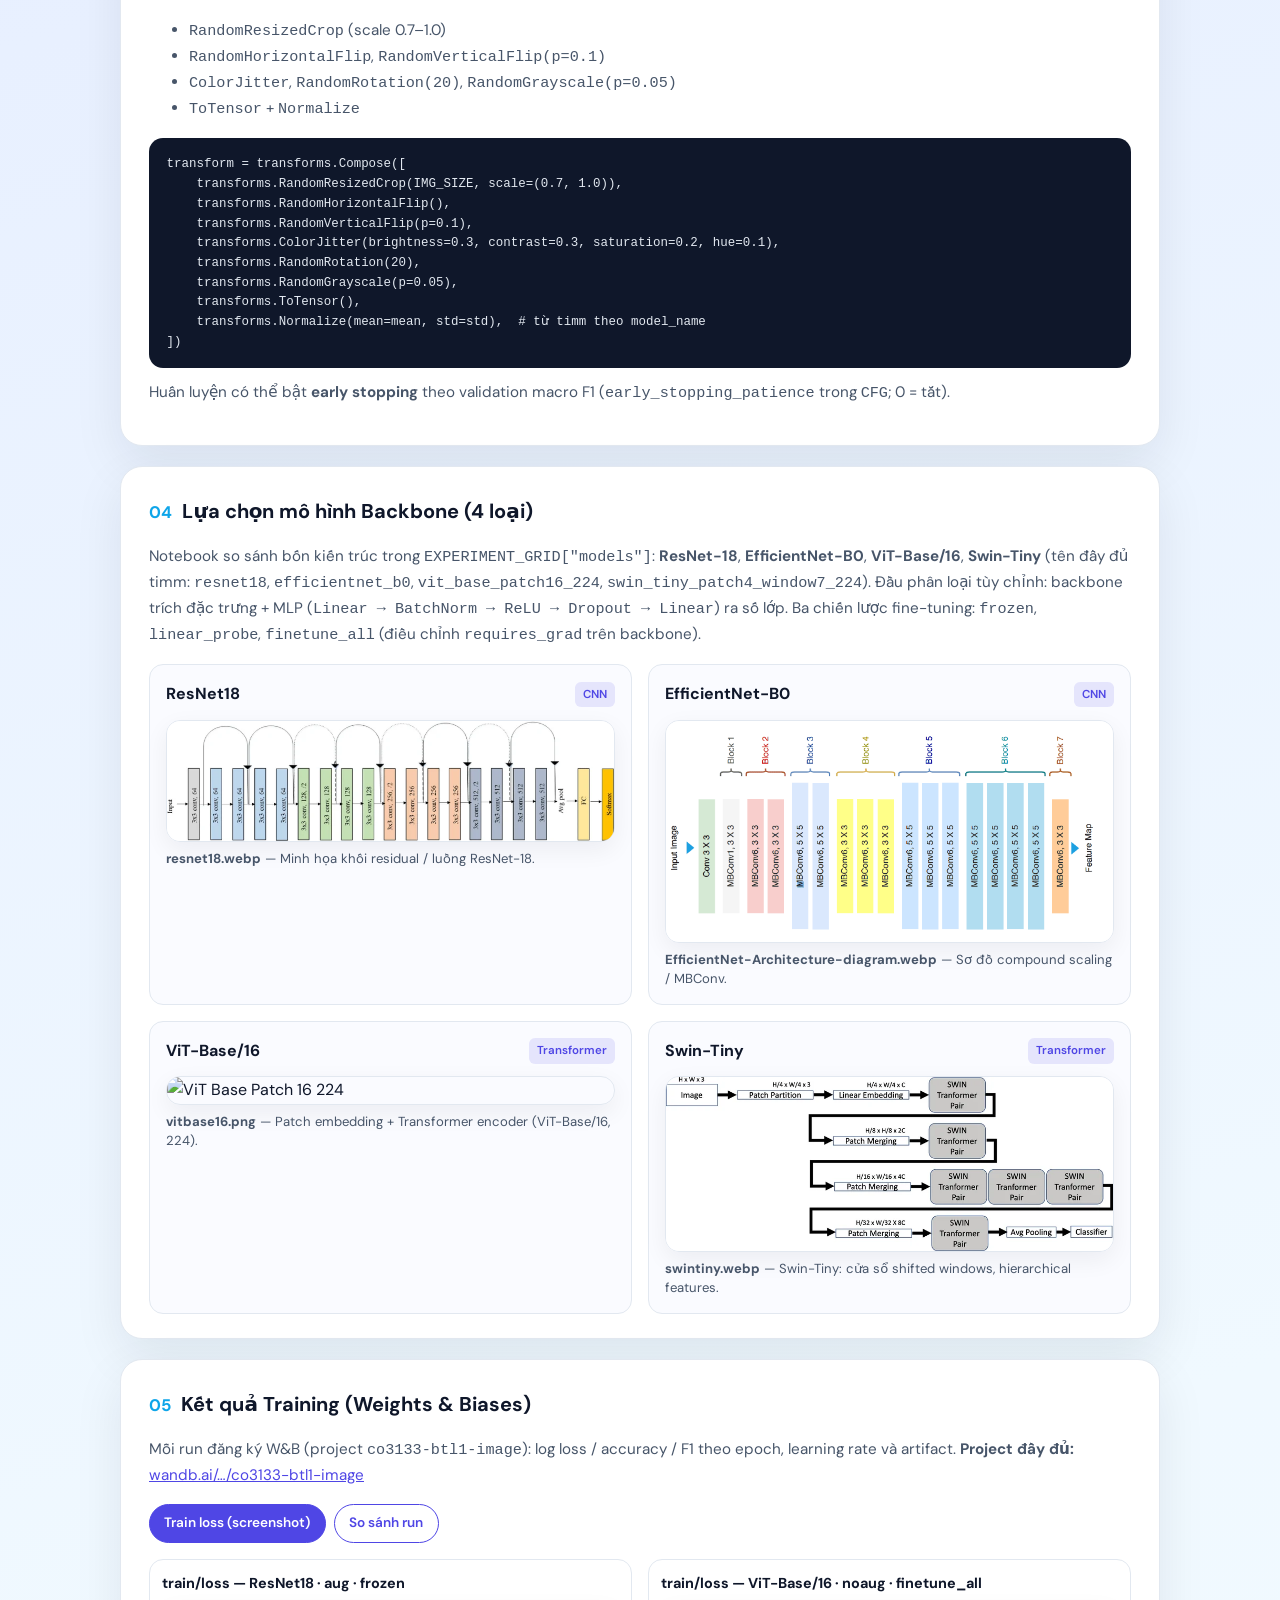
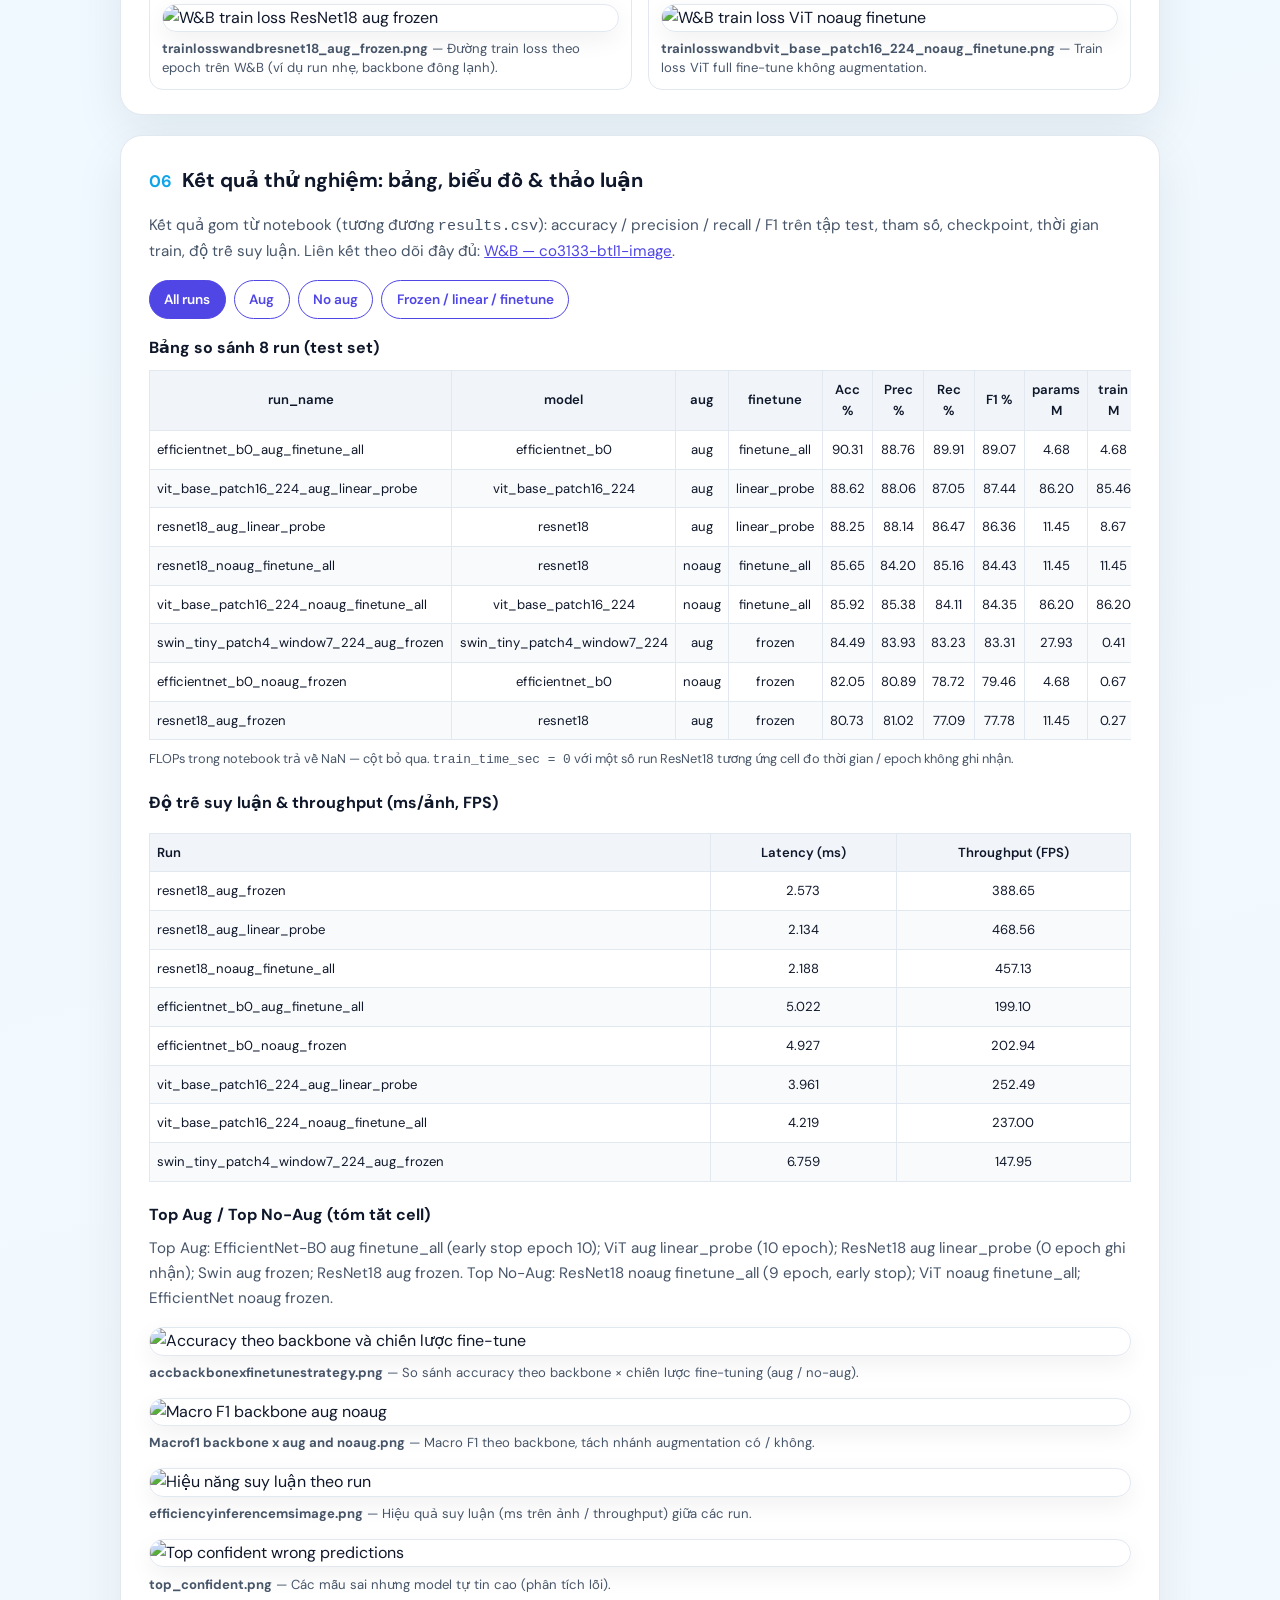
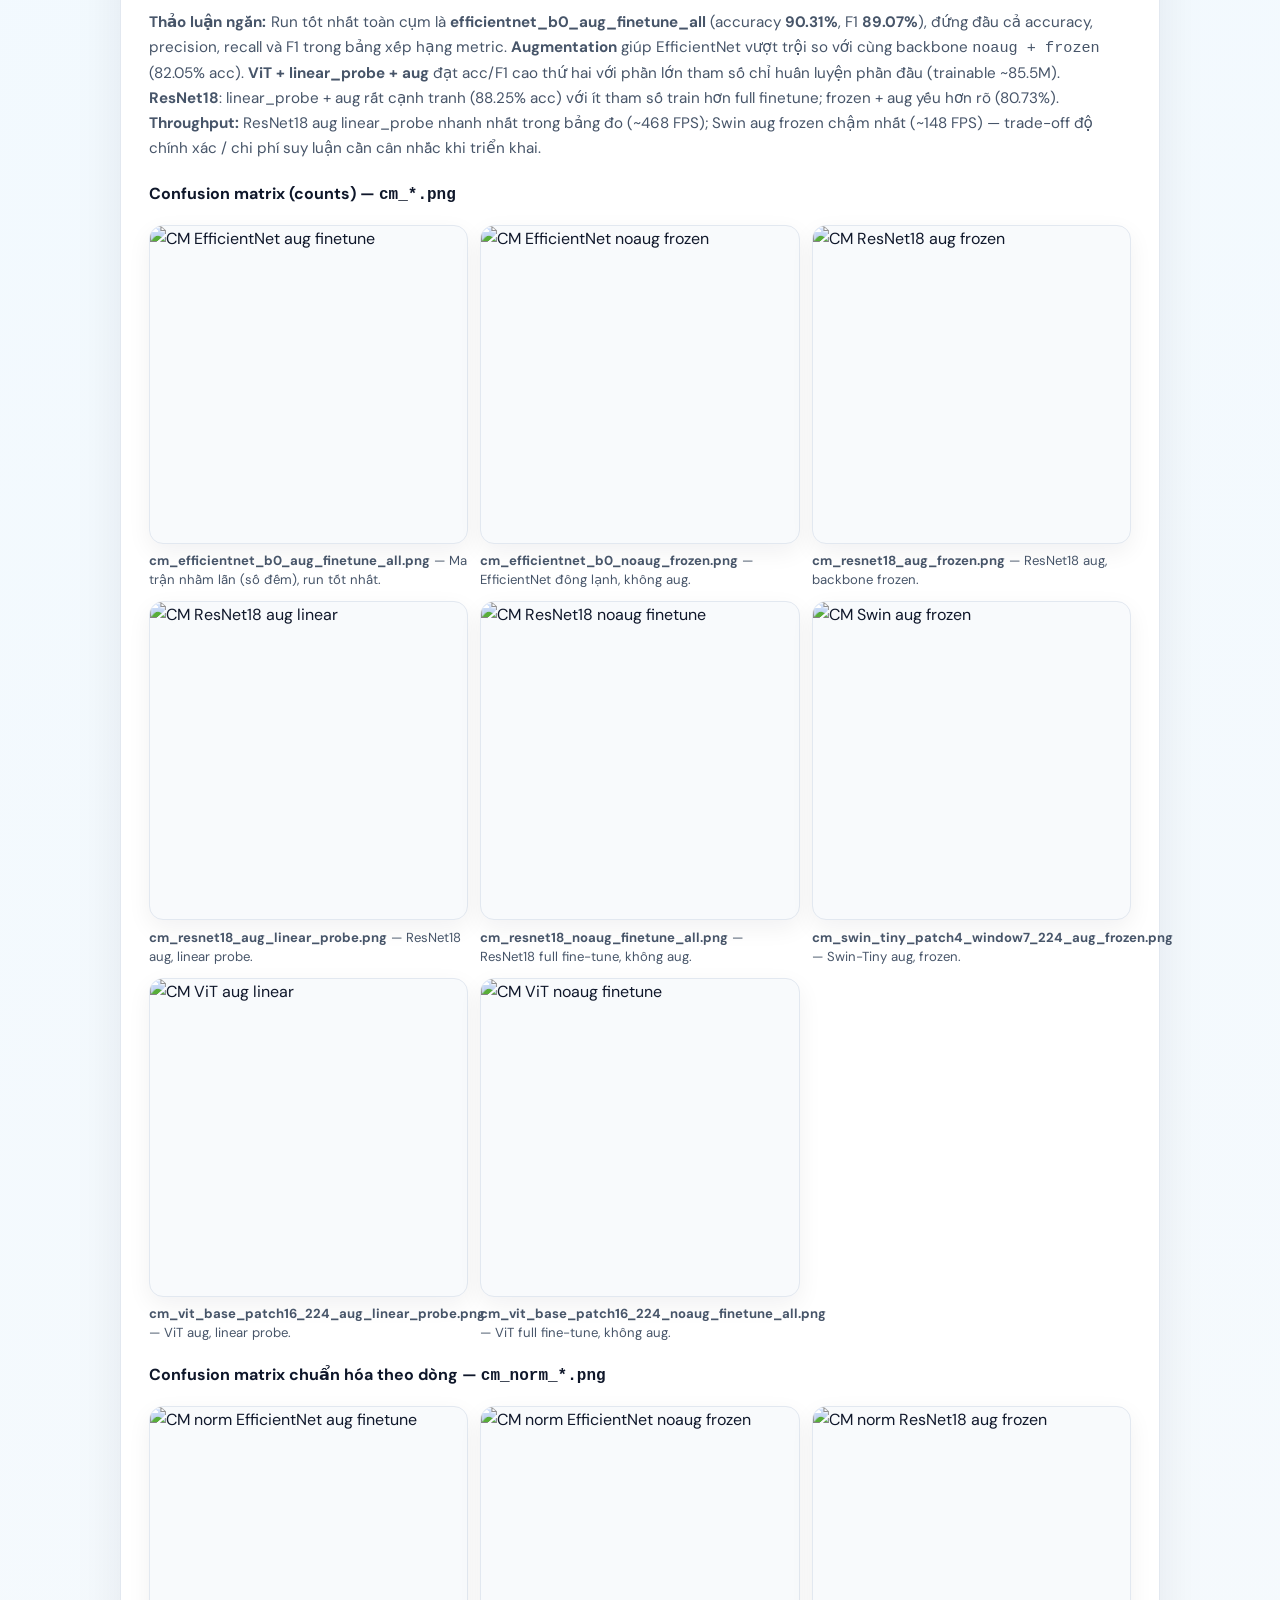
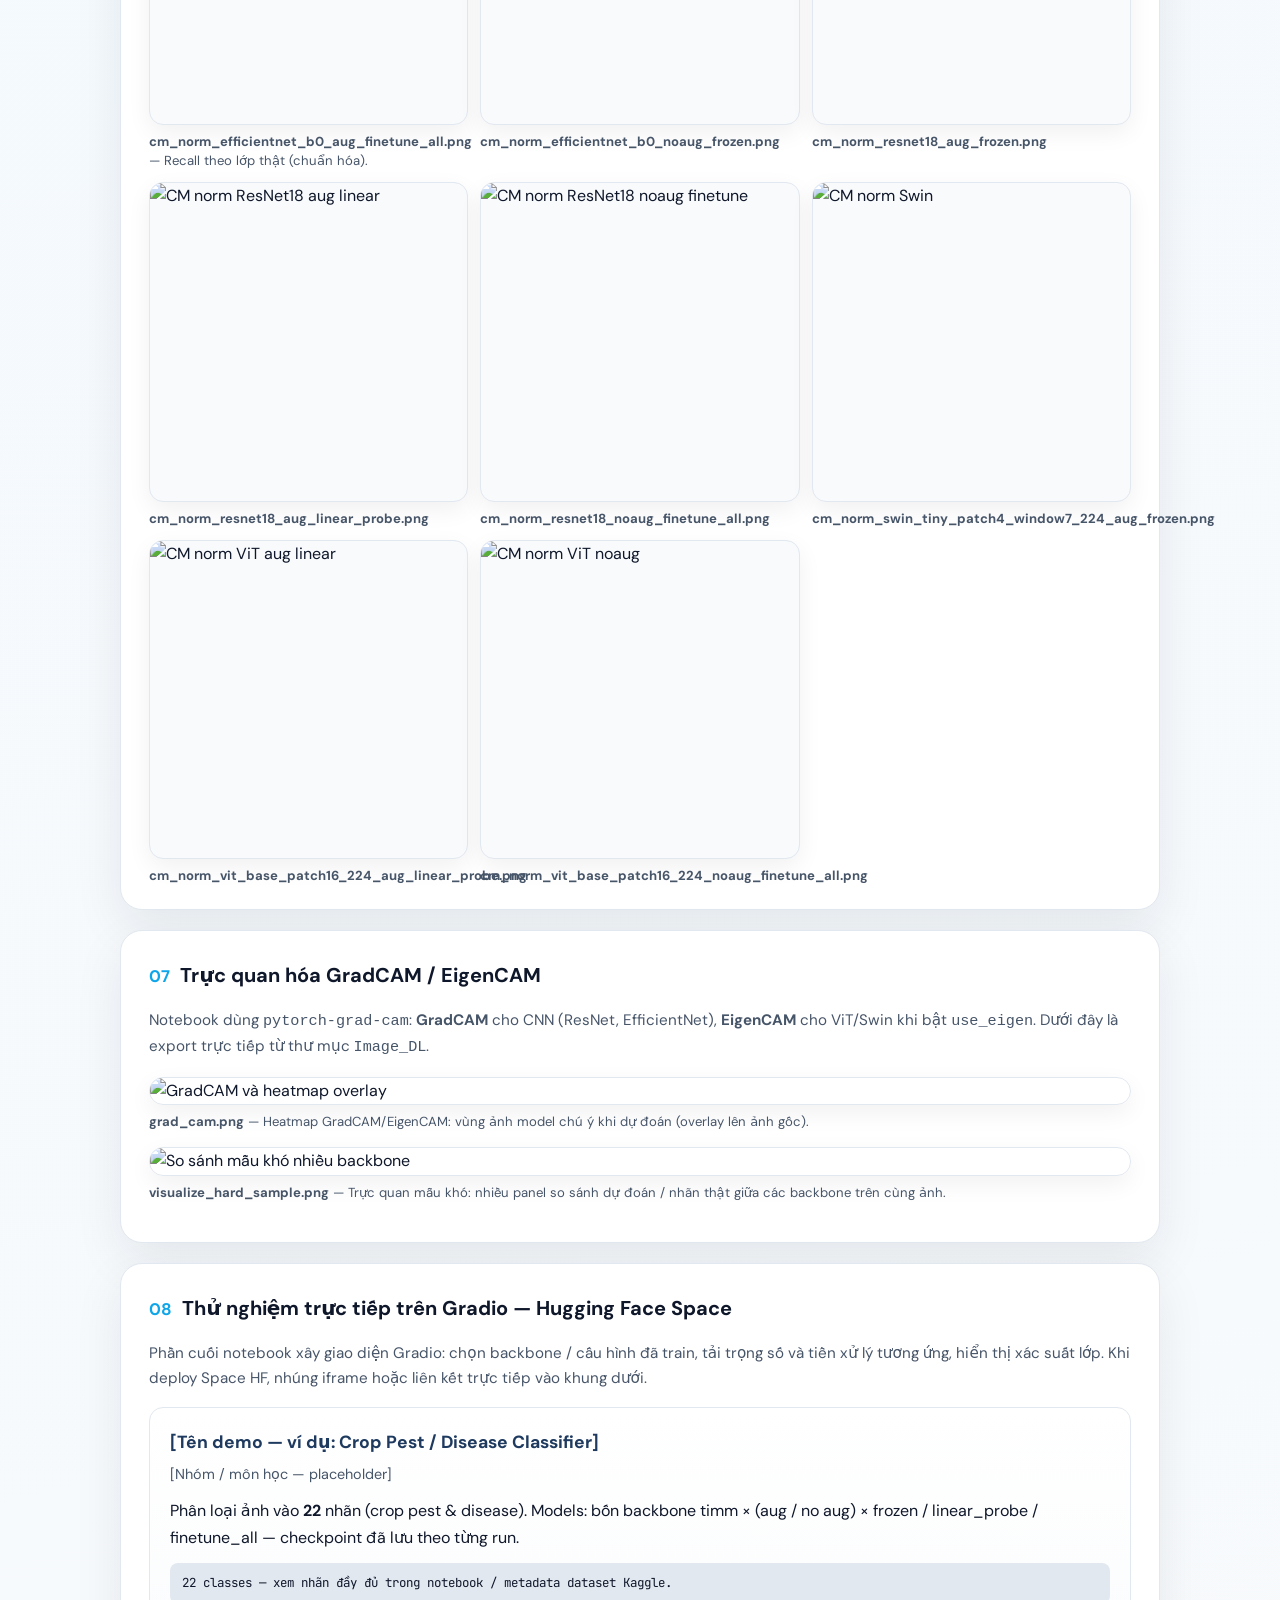
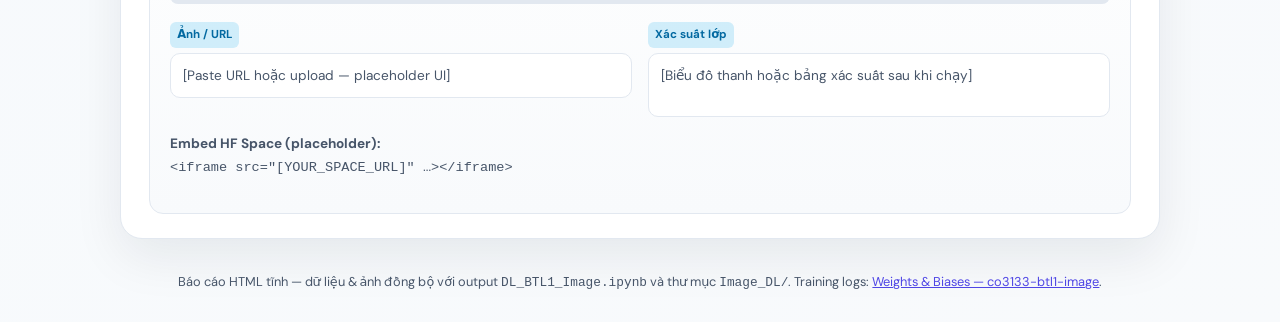
==== commit 3b502793: "fix ldpage" ====
--- a/assignment1_image.html
+++ b/assignment1_image.html
@@ -518,6 +518,51 @@
       color: var(--muted);
       margin-top: 2rem;
     }
+
+    .report-figure {
+      margin: 1rem 0;
+    }
+
+    .report-figure img {
+      width: 100%;
+      height: auto;
+      display: block;
+      border-radius: var(--radius-md);
+      border: 1px solid var(--border);
+      box-shadow: 0 8px 24px rgba(15, 23, 42, 0.06);
+    }
+
+    .report-figure figcaption {
+      font-size: 0.82rem;
+      color: var(--muted);
+      margin-top: 0.45rem;
+      line-height: 1.45;
+    }
+
+    .wandb-link {
+      display: inline-flex;
+      align-items: center;
+      gap: 0.35rem;
+      font-weight: 600;
+      margin-top: 0.5rem;
+    }
+
+    .cm-all-grid {
+      display: grid;
+      grid-template-columns: repeat(auto-fill, minmax(240px, 1fr));
+      gap: 0.75rem;
+      margin-top: 1rem;
+    }
+
+    .cm-all-grid .report-figure {
+      margin: 0;
+    }
+
+    .cm-all-grid .report-figure img {
+      aspect-ratio: 1;
+      object-fit: contain;
+      background: #f8fafc;
+    }
   </style>
 </head>
 
@@ -526,10 +571,14 @@
     <header class="hero" id="top">
       <h1>BTL 1 — Báo cáo phân loại ảnh</h1>
       <p class="lead">
-        Báo cáo tóm tắt pipeline trong notebook <strong>DL_BTL1_Image.ipynb</strong>: từ EDA, chia dữ liệu,
-        <code>timm</code> backbone + đầu phân loại tùy chỉnh, huấn luyện theo lưới thử nghiệm (mô hình × augmentation × chiến lược fine-tuning),
-        theo dõi Weights &amp; Biases, đánh giá test, confusion matrix, tới GradCAM/EigenCAM và demo Gradio.
-        Các con số cụ thể và hình ảnh thực nghiệm sẽ được chèn sau — hiện tại dùng placeholder.
+        Báo cáo tóm tắt pipeline trong notebook <strong>DL_BTL1_Image.ipynb</strong>: EDA, chia dữ liệu stratified,
+        <code>timm</code> backbone + đầu phân loại tùy chỉnh, lưới thử nghiệm (mô hình × augmentation × fine-tuning),
+        theo dõi <strong>Weights &amp; Biases</strong>, đánh giá test, confusion matrix, GradCAM và demo Gradio.
+        Số liệu dưới đây lấy từ output notebook; hình ảnh lưu trong thư mục <code>Image_DL/</code>.
+      </p>
+      <p class="muted" style="margin:0 0 1rem;">
+        <strong>Dashboard W&amp;B (training):</strong>
+        <a class="wandb-link" href="https://wandb.ai/hai-trinh220970-ho-chi-minh-city-university-of-technology/co3133-btl1-image" target="_blank" rel="noopener noreferrer">https://wandb.ai/hai-trinh220970-ho-chi-minh-city-university-of-technology/co3133-btl1-image</a>
       </p>
       <div class="badges">
         <span class="badge">Dataset: Crop Pest &amp; Disease Detection (Kaggle)</span>
@@ -557,7 +606,7 @@
       <h2 class="sec-title"><span class="sec-num">01</span> Giới thiệu và mô tả bài toán</h2>
       <p class="muted">
         Bài toán <strong>phân loại đa lớp</strong> trên ảnh lá cây / sâu bệnh: mỗi ảnh thuộc một nhãn lớp tương ứng thư mục trong
-        <code>crop-pest-and-disease-detection</code>. Ảnh đầu vào được resize / crop về <strong>[IMG_SIZE]×[IMG_SIZE]</strong> (trong notebook mặc định 224).
+        <code>crop-pest-and-disease-detection</code>. Ảnh đầu vào được resize / crop về <strong>224×224</strong>.
         Mục tiêu tối ưu các metric như <strong>Accuracy</strong> và <strong>Macro F1</strong> trên tập test, đồng thời ghi nhận chi phí (tham số, thời gian train, suy luận).
       </p>
       <div class="grid-4">
@@ -567,26 +616,21 @@
         </div>
         <div class="stat-box">
           <div class="label">Số lớp</div>
-          <div class="value">[NUM_CLASSES] classes</div>
+          <div class="value">22 classes</div>
         </div>
         <div class="stat-box">
           <div class="label">Metrics chính</div>
           <div class="value">Macro F1 + Accuracy</div>
         </div>
         <div class="stat-box">
-          <div class="label">Số cấu hình chạy</div>
-          <div class="value">[NUM_RUNS] experiments</div>
+          <div class="label">Số run báo cáo</div>
+          <div class="value">8 experiments</div>
         </div>
       </div>
-      <p class="muted" style="margin-top:1rem;">Một vài ảnh mẫu ngẫu nhiên từ tập huấn luyện (placeholder):</p>
-      <div class="img-grid" aria-label="Ảnh mẫu placeholder">
-        <div class="ph-img">[Ảnh mẫu 1]</div>
-        <div class="ph-img">[Ảnh mẫu 2]</div>
-        <div class="ph-img">[Ảnh mẫu 3]</div>
-        <div class="ph-img">[Ảnh mẫu 4]</div>
-        <div class="ph-img">[Ảnh mẫu 5]</div>
-        <div class="ph-img">[Ảnh mẫu 6]</div>
-      </div>
+      <figure class="report-figure">
+        <img src="Image_DL/output.png" alt="Output tổng quan từ notebook" loading="lazy" />
+        <figcaption><strong>output.png</strong> — Ảnh export từ notebook (tổng quan output / log chạy thử nghiệm).</figcaption>
+      </figure>
     </section>
 
     <!-- 02 -->
@@ -596,19 +640,13 @@
         Notebook quét thư mục dữ liệu, xây <code>DataFrame</code> đường dẫn–nhãn, in kích thước tập và số lớp, vẽ phân bố số ảnh theo lớp,
         và hiển thị lưới ảnh mẫu để kiểm tra chất lượng / độ lệch lớp trước khi huấn luyện.
       </p>
-      <p><strong>Thống kê (placeholder):</strong> Tổng số ảnh <strong>[TOTAL_IMAGES]</strong> — số lớp <strong>[NUM_CLASSES]</strong>.</p>
-      <div class="two-col" style="margin-top:1rem;">
-        <div>
-          <h3 style="margin:0 0 0.5rem;font-size:1rem;">Phân bố theo lớp</h3>
-          <div class="ph-chart" style="min-height:260px;">[Biểu đồ cột: số ảnh / lớp]</div>
-          <p class="muted" style="margin-top:0.5rem;font-size:0.85rem;">Chèn biểu đồ từ notebook hoặc export matplotlib.</p>
-        </div>
-        <div>
-          <h3 style="margin:0 0 0.5rem;font-size:1rem;">Ảnh mẫu ngẫu nhiên</h3>
-          <div class="ph-chart" style="min-height:260px;">[Lưới ảnh EDA — placeholder]</div>
-          <p class="muted" style="margin-top:0.5rem;font-size:0.85rem;">Gắn nhãn lớp dưới mỗi ảnh khi xuất báo cáo.</p>
-        </div>
-      </div>
+      <p><strong>Thống kê từ cell:</strong> Kích thước tập (trước subsample tùy chọn): <strong>25 170</strong> ảnh, <strong>22</strong> lớp.
+        Subsample stratified <strong>fraction = 0.5</strong>: <strong>25 170 → 12 590</strong> dòng.
+        Số lớp duy nhất: <strong>22</strong>; min / max mẫu mỗi lớp: <strong>103</strong> — <strong>1 372</strong>.</p>
+      <figure class="report-figure">
+        <img src="Image_DL/classs_distribution%20and%20random%20samples.png" alt="EDA: phân bố lớp và ảnh mẫu ngẫu nhiên" loading="lazy" />
+        <figcaption><strong>classs_distribution and random samples.png</strong> — EDA: histogram phân bố số ảnh theo lớp và lưới ảnh mẫu ngẫu nhiên có nhãn.</figcaption>
+      </figure>
     </section>
 
     <!-- 03 -->
@@ -620,10 +658,13 @@
         <code>ImageClassificationDataset</code> đọc ảnh RGB (PIL), có cơ chế thử lại khi file lỗi/truncated.
         <code>DataLoader</code> dùng batch size, số worker và pin memory theo cấu hình; Windows notebook thường để <code>num_workers=0</code>.
       </p>
+      <p class="muted" style="margin-top:0.5rem;">
+        Sau subsample 0.5, split stratified: <strong>train 8 813</strong> (~70.0%) · <strong>val 1 888</strong> (~15.0%) · <strong>test 1 889</strong> (~15.0%) trên <strong>12 590</strong> mẫu.
+      </p>
       <div class="split-row">
-        <div class="split-card"><span class="muted">Train</span><strong>70%</strong></div>
-        <div class="split-card"><span class="muted">Validation</span><strong>15%</strong></div>
-        <div class="split-card"><span class="muted">Test</span><strong>15%</strong></div>
+        <div class="split-card"><span class="muted">Train</span><strong>8 813</strong><span class="muted" style="display:block;font-size:0.85rem;">~70%</span></div>
+        <div class="split-card"><span class="muted">Validation</span><strong>1 888</strong><span class="muted" style="display:block;font-size:0.85rem;">~15%</span></div>
+        <div class="split-card"><span class="muted">Test</span><strong>1 889</strong><span class="muted" style="display:block;font-size:0.85rem;">~15%</span></div>
       </div>
       <p class="muted">
         Mỗi backbone lấy <code>mean</code>/<code>std</code> chuẩn hóa từ <code>timm.data.resolve_model_data_config</code> để khớp pretrain.
@@ -663,19 +704,31 @@
       <div class="backbone-grid">
         <div class="model-card">
           <header><span>ResNet18</span><span class="tag">CNN</span></header>
-          <div class="ph-chart" style="min-height:160px;">[Sơ đồ / ảnh minh họa ResNet]</div>
+          <figure class="report-figure" style="margin:0;">
+            <img src="Image_DL/resnet18.webp" alt="Sơ đồ kiến trúc ResNet-18" loading="lazy" />
+            <figcaption><strong>resnet18.webp</strong> — Minh họa khối residual / luồng ResNet-18.</figcaption>
+          </figure>
         </div>
         <div class="model-card">
           <header><span>EfficientNet-B0</span><span class="tag">CNN</span></header>
-          <div class="ph-chart" style="min-height:160px;">[Sơ đồ MBConv / EfficientNet]</div>
+          <figure class="report-figure" style="margin:0;">
+            <img src="Image_DL/EfficientNet-Architecture-diagram.webp" alt="Sơ đồ EfficientNet" loading="lazy" />
+            <figcaption><strong>EfficientNet-Architecture-diagram.webp</strong> — Sơ đồ compound scaling / MBConv.</figcaption>
+          </figure>
         </div>
         <div class="model-card">
           <header><span>ViT-Base/16</span><span class="tag">Transformer</span></header>
-          <div class="ph-chart" style="min-height:160px;">[Sơ đồ patch embedding + encoder]</div>
+          <figure class="report-figure" style="margin:0;">
+            <img src="Image_DL/vitbase16.png" alt="ViT Base Patch 16 224" loading="lazy" />
+            <figcaption><strong>vitbase16.png</strong> — Patch embedding + Transformer encoder (ViT-Base/16, 224).</figcaption>
+          </figure>
         </div>
         <div class="model-card">
           <header><span>Swin-Tiny</span><span class="tag">Transformer</span></header>
-          <div class="ph-chart" style="min-height:160px;">[Sơ đồ hierarchical Swin]</div>
+          <figure class="report-figure" style="margin:0;">
+            <img src="Image_DL/swintiny.webp" alt="Swin Transformer Tiny" loading="lazy" />
+            <figcaption><strong>swintiny.webp</strong> — Swin-Tiny: cửa sổ shifted windows, hierarchical features.</figcaption>
+          </figure>
         </div>
       </div>
     </section>
@@ -684,97 +737,264 @@
     <section class="card" id="s05">
       <h2 class="sec-title"><span class="sec-num">05</span> Kết quả Training (Weights &amp; Biases)</h2>
       <p class="muted">
-        Mỗi run đăng ký W&amp;B (<code>project_name</code> mặc định <code>co3133-btl1-image</code>): log loss/accuracy/F1 theo epoch, learning rate,
-        và artifact hình (confusion matrix, bảng misclassified, v.v.). Dưới đây là khung hiển thị tương tự dashboard — chèn screenshot từ W&amp;B sau.
+        Mỗi run đăng ký W&amp;B (project <code>co3133-btl1-image</code>): log loss / accuracy / F1 theo epoch, learning rate và artifact.
+        <strong>Project đầy đủ:</strong>
+        <a href="https://wandb.ai/hai-trinh220970-ho-chi-minh-city-university-of-technology/co3133-btl1-image" target="_blank" rel="noopener noreferrer">wandb.ai/…/co3133-btl1-image</a>
       </p>
       <div class="tabs" role="tablist" aria-label="Nhóm biểu đồ">
-        <span class="tab active">Loss</span>
-        <span class="tab">Accuracy</span>
-        <span class="tab">F1 / Precision / Recall</span>
+        <span class="tab active">Train loss (screenshot)</span>
+        <span class="tab">So sánh run</span>
       </div>
       <div class="chart-row">
         <div class="mini-card">
-          <h4>train/loss — [RUN_GROUP]</h4>
-          <div class="ph-chart" style="min-height:200px;">[W&amp;B: train loss theo step/epoch]</div>
+          <h4>train/loss — ResNet18 · aug · frozen</h4>
+          <figure class="report-figure" style="margin:0;">
+            <img src="Image_DL/trainlosswandbresnet18_aug_frozen.png" alt="W&B train loss ResNet18 aug frozen" loading="lazy" />
+            <figcaption><strong>trainlosswandbresnet18_aug_frozen.png</strong> — Đường train loss theo epoch trên W&amp;B (ví dụ run nhẹ, backbone đông lạnh).</figcaption>
+          </figure>
         </div>
         <div class="mini-card">
-          <h4>val/loss — [RUN_GROUP]</h4>
-          <div class="ph-chart" style="min-height:200px;">[W&amp;B: validation loss]</div>
+          <h4>train/loss — ViT-Base/16 · noaug · finetune_all</h4>
+          <figure class="report-figure" style="margin:0;">
+            <img src="Image_DL/trainlosswandbvit_base_patch16_224_noaug_finetune.png" alt="W&B train loss ViT noaug finetune" loading="lazy" />
+            <figcaption><strong>trainlosswandbvit_base_patch16_224_noaug_finetune.png</strong> — Train loss ViT full fine-tune không augmentation.</figcaption>
+          </figure>
         </div>
       </div>
     </section>
 
     <!-- 06 -->
     <section class="card" id="s06">
-      <h2 class="sec-title"><span class="sec-num">06</span> Experimental results: tables, charts &amp; discussion</h2>
+      <h2 class="sec-title"><span class="sec-num">06</span> Kết quả thử nghiệm: bảng, biểu đồ &amp; thảo luận</h2>
       <p class="muted">
-        Sau khi chạy lưới thử nghiệm, notebook gom kết quả vào <code>results.csv</code> (accuracy, precision, recall, F1, tham số, FLOPs ước lượng, thời gian train, v.v.).
-        Có thể lọc theo augmentation và/hoặc chiến lược fine-tune khi so sánh. Phần thảo luận: trade-off độ chính xác vs chi phí tính toán, tác dụng augmentation và từng backbone trên dữ liệu sâu bệnh.
-      </p>
-      <div class="filters">
-        <span class="tab active">All</span>
+        Kết quả gom từ notebook (tương đương <code>results.csv</code>): accuracy / precision / recall / F1 trên tập test, tham số, checkpoint, thời gian train, độ trễ suy luận.
+        Liên kết theo dõi đầy đủ: <a href="https://wandb.ai/hai-trinh220970-ho-chi-minh-city-university-of-technology/co3133-btl1-image" target="_blank" rel="noopener noreferrer">W&amp;B — co3133-btl1-image</a>.
+      </p>
+      <div class="filters" aria-hidden="true">
+        <span class="tab active">All runs</span>
         <span class="tab">Aug</span>
         <span class="tab">No aug</span>
-        <span class="tab">Frozen</span>
-        <span class="tab">Linear probe</span>
-        <span class="tab">Finetune all</span>
-      </div>
-      <h3 style="margin:0.5rem 0 0;font-size:1rem;">Bảng so sánh (placeholder)</h3>
+        <span class="tab">Frozen / linear / finetune</span>
+      </div>
+      <h3 style="margin:0.5rem 0 0;font-size:1rem;">Bảng so sánh 8 run (test set)</h3>
       <div style="overflow-x:auto;">
         <table class="results">
           <thead>
             <tr>
-              <th>Run / Model config</th>
-              <th>Acc (%) ↑</th>
-              <th>Prec (%) ↑</th>
-              <th>Rec (%) ↑</th>
-              <th>F1 (%) ↑</th>
-              <th>Params (M) ↓</th>
-              <th>FLOPs (G) ↓</th>
-              <th>CKPT (MB) ↓</th>
+              <th>run_name</th>
+              <th>model</th>
+              <th>aug</th>
+              <th>finetune</th>
+              <th>Acc %</th>
+              <th>Prec %</th>
+              <th>Rec %</th>
+              <th>F1 %</th>
+              <th>params M</th>
+              <th>train M</th>
+              <th>ckpt MB</th>
+              <th>train s</th>
+              <th>infer ms/img</th>
             </tr>
           </thead>
           <tbody>
             <tr>
-              <td>[model_aug_ft_1]</td>
-              <td>[—]</td>
-              <td>[—]</td>
-              <td>[—]</td>
-              <td>[—]</td>
-              <td>[—]</td>
-              <td>[—]</td>
-              <td>[—]</td>
+              <td style="text-align:left;">efficientnet_b0_aug_finetune_all</td>
+              <td>efficientnet_b0</td>
+              <td>aug</td>
+              <td>finetune_all</td>
+              <td>90.31</td>
+              <td>88.76</td>
+              <td>89.91</td>
+              <td>89.07</td>
+              <td>4.68</td>
+              <td>4.68</td>
+              <td>18.14</td>
+              <td>738.4</td>
+              <td>3.37</td>
             </tr>
             <tr>
-              <td>[model_aug_ft_2]</td>
-              <td>[—]</td>
-              <td>[—]</td>
-              <td>[—]</td>
-              <td>[—]</td>
-              <td>[—]</td>
-              <td>[—]</td>
-              <td>[—]</td>
+              <td style="text-align:left;">vit_base_patch16_224_aug_linear_probe</td>
+              <td>vit_base_patch16_224</td>
+              <td>aug</td>
+              <td>linear_probe</td>
+              <td>88.62</td>
+              <td>88.06</td>
+              <td>87.05</td>
+              <td>87.44</td>
+              <td>86.20</td>
+              <td>85.46</td>
+              <td>328.92</td>
+              <td>870.7</td>
+              <td>7.34</td>
             </tr>
             <tr>
-              <td colspan="8" style="text-align:left;padding-left:0.75rem;color:var(--muted);">… thêm các dòng từ <code>results.csv</code> …</td>
+              <td style="text-align:left;">resnet18_aug_linear_probe</td>
+              <td>resnet18</td>
+              <td>aug</td>
+              <td>linear_probe</td>
+              <td>88.25</td>
+              <td>88.14</td>
+              <td>86.47</td>
+              <td>86.36</td>
+              <td>11.45</td>
+              <td>8.67</td>
+              <td>43.77</td>
+              <td>0.0</td>
+              <td>2.72</td>
+            </tr>
+            <tr>
+              <td style="text-align:left;">resnet18_noaug_finetune_all</td>
+              <td>resnet18</td>
+              <td>noaug</td>
+              <td>finetune_all</td>
+              <td>85.65</td>
+              <td>84.20</td>
+              <td>85.16</td>
+              <td>84.43</td>
+              <td>11.45</td>
+              <td>11.45</td>
+              <td>43.77</td>
+              <td>310.2</td>
+              <td>3.16</td>
+            </tr>
+            <tr>
+              <td style="text-align:left;">vit_base_patch16_224_noaug_finetune_all</td>
+              <td>vit_base_patch16_224</td>
+              <td>noaug</td>
+              <td>finetune_all</td>
+              <td>85.92</td>
+              <td>85.38</td>
+              <td>84.11</td>
+              <td>84.35</td>
+              <td>86.20</td>
+              <td>86.20</td>
+              <td>328.92</td>
+              <td>577.2</td>
+              <td>4.81</td>
+            </tr>
+            <tr>
+              <td style="text-align:left;">swin_tiny_patch4_window7_224_aug_frozen</td>
+              <td>swin_tiny_patch4_window7_224</td>
+              <td>aug</td>
+              <td>frozen</td>
+              <td>84.49</td>
+              <td>83.93</td>
+              <td>83.23</td>
+              <td>83.31</td>
+              <td>27.93</td>
+              <td>0.41</td>
+              <td>106.61</td>
+              <td>761.5</td>
+              <td>4.00</td>
+            </tr>
+            <tr>
+              <td style="text-align:left;">efficientnet_b0_noaug_frozen</td>
+              <td>efficientnet_b0</td>
+              <td>noaug</td>
+              <td>frozen</td>
+              <td>82.05</td>
+              <td>80.89</td>
+              <td>78.72</td>
+              <td>79.46</td>
+              <td>4.68</td>
+              <td>0.67</td>
+              <td>18.14</td>
+              <td>338.6</td>
+              <td>3.16</td>
+            </tr>
+            <tr>
+              <td style="text-align:left;">resnet18_aug_frozen</td>
+              <td>resnet18</td>
+              <td>aug</td>
+              <td>frozen</td>
+              <td>80.73</td>
+              <td>81.02</td>
+              <td>77.09</td>
+              <td>77.78</td>
+              <td>11.45</td>
+              <td>0.27</td>
+              <td>43.77</td>
+              <td>0.0</td>
+              <td>2.54</td>
             </tr>
           </tbody>
         </table>
       </div>
-      <p class="muted" style="margin-top:0.75rem;">
-        <strong>Discussion (placeholder):</strong> [Ghi nhận mô hình tốt nhất theo F1/accuracy, ảnh hưởng của augmentation, so CNN vs ViT/Swin trên tập này, và chiến lược fine-tune phù hợp.]
-      </p>
-      <h3 style="margin:1.25rem 0 0.5rem;font-size:1rem;">Confusion matrix theo run (placeholder)</h3>
-      <p class="muted" style="margin-top:0;">File ảnh lưu dạng <code>cm_{run_name}.png</code> trong thư mục artifact — chèn lưới bên dưới.</p>
-      <div class="cm-grid">
-        <div class="ph-img" style="aspect-ratio:1.1;">[CM — run 1]</div>
-        <div class="ph-img" style="aspect-ratio:1.1;">[CM — run 2]</div>
-        <div class="ph-img" style="aspect-ratio:1.1;">[CM — run 3]</div>
-        <div class="ph-img" style="aspect-ratio:1.1;">[CM — run 4]</div>
-        <div class="ph-img" style="aspect-ratio:1.1;">[CM — …]</div>
-        <div class="ph-img" style="aspect-ratio:1.1;">[CM — …]</div>
-        <div class="ph-img" style="aspect-ratio:1.1;">[CM — …]</div>
-        <div class="ph-img" style="aspect-ratio:1.1;">[CM — …]</div>
+      <p class="muted" style="margin-top:0.5rem;font-size:0.8rem;">FLOPs trong notebook trả về NaN — cột bỏ qua. <code>train_time_sec = 0</code> với một số run ResNet18 tương ứng cell đo thời gian / epoch không ghi nhận.</p>
+
+      <h3 style="margin:1.25rem 0 0.5rem;font-size:1rem;">Độ trễ suy luận &amp; throughput (ms/ảnh, FPS)</h3>
+      <div style="overflow-x:auto;">
+        <table class="results">
+          <thead>
+            <tr>
+              <th style="text-align:left;">Run</th>
+              <th>Latency (ms)</th>
+              <th>Throughput (FPS)</th>
+            </tr>
+          </thead>
+          <tbody>
+            <tr><td style="text-align:left;">resnet18_aug_frozen</td><td>2.573</td><td>388.65</td></tr>
+            <tr><td style="text-align:left;">resnet18_aug_linear_probe</td><td>2.134</td><td>468.56</td></tr>
+            <tr><td style="text-align:left;">resnet18_noaug_finetune_all</td><td>2.188</td><td>457.13</td></tr>
+            <tr><td style="text-align:left;">efficientnet_b0_aug_finetune_all</td><td>5.022</td><td>199.10</td></tr>
+            <tr><td style="text-align:left;">efficientnet_b0_noaug_frozen</td><td>4.927</td><td>202.94</td></tr>
+            <tr><td style="text-align:left;">vit_base_patch16_224_aug_linear_probe</td><td>3.961</td><td>252.49</td></tr>
+            <tr><td style="text-align:left;">vit_base_patch16_224_noaug_finetune_all</td><td>4.219</td><td>237.00</td></tr>
+            <tr><td style="text-align:left;">swin_tiny_patch4_window7_224_aug_frozen</td><td>6.759</td><td>147.95</td></tr>
+          </tbody>
+        </table>
+      </div>
+
+      <h3 style="margin:1.25rem 0 0.5rem;font-size:1rem;">Top Aug / Top No-Aug (tóm tắt cell)</h3>
+      <p class="muted" style="margin:0 0 0.5rem;">Top Aug: EfficientNet-B0 aug finetune_all (early stop epoch 10); ViT aug linear_probe (10 epoch); ResNet18 aug linear_probe (0 epoch ghi nhận); Swin aug frozen; ResNet18 aug frozen. Top No-Aug: ResNet18 noaug finetune_all (9 epoch, early stop); ViT noaug finetune_all; EfficientNet noaug frozen.</p>
+
+      <figure class="report-figure">
+        <img src="Image_DL/accbackbonexfinetunestrategy.png" alt="Accuracy theo backbone và chiến lược fine-tune" loading="lazy" />
+        <figcaption><strong>accbackbonexfinetunestrategy.png</strong> — So sánh accuracy theo backbone × chiến lược fine-tuning (aug / no-aug).</figcaption>
+      </figure>
+      <figure class="report-figure">
+        <img src="Image_DL/Macrof1%20backbone%20x%20aug%20and%20noaug.png" alt="Macro F1 backbone aug noaug" loading="lazy" />
+        <figcaption><strong>Macrof1 backbone x aug and noaug.png</strong> — Macro F1 theo backbone, tách nhánh augmentation có / không.</figcaption>
+      </figure>
+      <figure class="report-figure">
+        <img src="Image_DL/efficiencyinferencemsimage.png" alt="Hiệu năng suy luận theo run" loading="lazy" />
+        <figcaption><strong>efficiencyinferencemsimage.png</strong> — Hiệu quả suy luận (ms trên ảnh / throughput) giữa các run.</figcaption>
+      </figure>
+      <figure class="report-figure">
+        <img src="Image_DL/top_confident.png" alt="Top confident wrong predictions" loading="lazy" />
+        <figcaption><strong>top_confident.png</strong> — Các mẫu sai nhưng model tự tin cao (phân tích lỗi).</figcaption>
+      </figure>
+
+      <p class="muted" style="margin-top:1rem;">
+        <strong>Thảo luận ngắn:</strong> Run tốt nhất toàn cụm là <strong>efficientnet_b0_aug_finetune_all</strong> (accuracy <strong>90.31%</strong>, F1 <strong>89.07%</strong>), đứng đầu cả accuracy, precision, recall và F1 trong bảng xếp hạng metric.
+        <strong>Augmentation</strong> giúp EfficientNet vượt trội so với cùng backbone <code>noaug + frozen</code> (82.05% acc).
+        <strong>ViT + linear_probe + aug</strong> đạt acc/F1 cao thứ hai với phần lớn tham số chỉ huấn luyện phần đầu (trainable ~85.5M).
+        <strong>ResNet18</strong>: linear_probe + aug rất cạnh tranh (88.25% acc) với ít tham số train hơn full finetune; frozen + aug yếu hơn rõ (80.73%).
+        <strong>Throughput:</strong> ResNet18 aug linear_probe nhanh nhất trong bảng đo (~468 FPS); Swin aug frozen chậm nhất (~148 FPS) — trade-off độ chính xác / chi phí suy luận cần cân nhắc khi triển khai.
+      </p>
+
+      <h3 style="margin:1.25rem 0 0.5rem;font-size:1rem;">Confusion matrix (counts) — <code>cm_*.png</code></h3>
+      <div class="cm-all-grid">
+        <figure class="report-figure"><img src="Image_DL/cm_efficientnet_b0_aug_finetune_all.png" alt="CM EfficientNet aug finetune" loading="lazy" /><figcaption><strong>cm_efficientnet_b0_aug_finetune_all.png</strong> — Ma trận nhầm lẫn (số đếm), run tốt nhất.</figcaption></figure>
+        <figure class="report-figure"><img src="Image_DL/cm_efficientnet_b0_noaug_frozen.png" alt="CM EfficientNet noaug frozen" loading="lazy" /><figcaption><strong>cm_efficientnet_b0_noaug_frozen.png</strong> — EfficientNet đông lạnh, không aug.</figcaption></figure>
+        <figure class="report-figure"><img src="Image_DL/cm_resnet18_aug_frozen.png" alt="CM ResNet18 aug frozen" loading="lazy" /><figcaption><strong>cm_resnet18_aug_frozen.png</strong> — ResNet18 aug, backbone frozen.</figcaption></figure>
+        <figure class="report-figure"><img src="Image_DL/cm_resnet18_aug_linear_probe.png" alt="CM ResNet18 aug linear" loading="lazy" /><figcaption><strong>cm_resnet18_aug_linear_probe.png</strong> — ResNet18 aug, linear probe.</figcaption></figure>
+        <figure class="report-figure"><img src="Image_DL/cm_resnet18_noaug_finetune_all.png" alt="CM ResNet18 noaug finetune" loading="lazy" /><figcaption><strong>cm_resnet18_noaug_finetune_all.png</strong> — ResNet18 full fine-tune, không aug.</figcaption></figure>
+        <figure class="report-figure"><img src="Image_DL/cm_swin_tiny_patch4_window7_224_aug_frozen.png" alt="CM Swin aug frozen" loading="lazy" /><figcaption><strong>cm_swin_tiny_patch4_window7_224_aug_frozen.png</strong> — Swin-Tiny aug, frozen.</figcaption></figure>
+        <figure class="report-figure"><img src="Image_DL/cm_vit_base_patch16_224_aug_linear_probe.png" alt="CM ViT aug linear" loading="lazy" /><figcaption><strong>cm_vit_base_patch16_224_aug_linear_probe.png</strong> — ViT aug, linear probe.</figcaption></figure>
+        <figure class="report-figure"><img src="Image_DL/cm_vit_base_patch16_224_noaug_finetune_all.png" alt="CM ViT noaug finetune" loading="lazy" /><figcaption><strong>cm_vit_base_patch16_224_noaug_finetune_all.png</strong> — ViT full fine-tune, không aug.</figcaption></figure>
+      </div>
+
+      <h3 style="margin:1.25rem 0 0.5rem;font-size:1rem;">Confusion matrix chuẩn hóa theo dòng — <code>cm_norm_*.png</code></h3>
+      <div class="cm-all-grid">
+        <figure class="report-figure"><img src="Image_DL/cm_norm_efficientnet_b0_aug_finetune_all.png" alt="CM norm EfficientNet aug finetune" loading="lazy" /><figcaption><strong>cm_norm_efficientnet_b0_aug_finetune_all.png</strong> — Recall theo lớp thật (chuẩn hóa).</figcaption></figure>
+        <figure class="report-figure"><img src="Image_DL/cm_norm_efficientnet_b0_noaug_frozen.png" alt="CM norm EfficientNet noaug frozen" loading="lazy" /><figcaption><strong>cm_norm_efficientnet_b0_noaug_frozen.png</strong></figcaption></figure>
+        <figure class="report-figure"><img src="Image_DL/cm_norm_resnet18_aug_frozen.png" alt="CM norm ResNet18 aug frozen" loading="lazy" /><figcaption><strong>cm_norm_resnet18_aug_frozen.png</strong></figcaption></figure>
+        <figure class="report-figure"><img src="Image_DL/cm_norm_resnet18_aug_linear_probe.png" alt="CM norm ResNet18 aug linear" loading="lazy" /><figcaption><strong>cm_norm_resnet18_aug_linear_probe.png</strong></figcaption></figure>
+        <figure class="report-figure"><img src="Image_DL/cm_norm_resnet18_noaug_finetune_all.png" alt="CM norm ResNet18 noaug finetune" loading="lazy" /><figcaption><strong>cm_norm_resnet18_noaug_finetune_all.png</strong></figcaption></figure>
+        <figure class="report-figure"><img src="Image_DL/cm_norm_swin_tiny_patch4_window7_224_aug_frozen.png" alt="CM norm Swin" loading="lazy" /><figcaption><strong>cm_norm_swin_tiny_patch4_window7_224_aug_frozen.png</strong></figcaption></figure>
+        <figure class="report-figure"><img src="Image_DL/cm_norm_vit_base_patch16_224_aug_linear_probe.png" alt="CM norm ViT aug linear" loading="lazy" /><figcaption><strong>cm_norm_vit_base_patch16_224_aug_linear_probe.png</strong></figcaption></figure>
+        <figure class="report-figure"><img src="Image_DL/cm_norm_vit_base_patch16_224_noaug_finetune_all.png" alt="CM norm ViT noaug" loading="lazy" /><figcaption><strong>cm_norm_vit_base_patch16_224_noaug_finetune_all.png</strong></figcaption></figure>
       </div>
     </section>
 
@@ -782,44 +1002,17 @@
     <section class="card" id="s07">
       <h2 class="sec-title"><span class="sec-num">07</span> Trực quan hóa GradCAM / EigenCAM</h2>
       <p class="muted">
-        Notebook dùng <code>pytorch-grad-cam</code>: <strong>GradCAM</strong> cho backbone CNN, <strong>EigenCAM</strong> cho ViT/Swin (theo cờ <code>use_eigen</code> khi vẽ).
-        Có thể so sánh cùng một ảnh khó giữa các run (aug vs no-aug, hoặc giữa backbone) để thấy vùng ảnh model chú ý.
-      </p>
-      <h3 style="margin:1rem 0 0.5rem;font-size:1rem;">Mẫu 1: [Mô tả mẫu — ví dụ ảnh khó / sai lớp trước khi aug]</h3>
-      <div class="cam-grid">
-        <div class="cam-card">
-          <h4>CNN: [ResNet18 vs EfficientNet-B0] — GradCAM</h4>
-          <div class="tri-img">
-            <div class="ph-img">Original<br />[label]</div>
-            <div class="ph-img">[Model A + heatmap]</div>
-            <div class="ph-img">[Model B + heatmap]</div>
-          </div>
-        </div>
-        <div class="cam-card">
-          <h4>Transformer: [ViT vs Swin] — EigenCAM</h4>
-          <div class="tri-img">
-            <div class="ph-img">Original<br />[label]</div>
-            <div class="ph-img">[Model A + heatmap]</div>
-            <div class="ph-img">[Model B + heatmap]</div>
-          </div>
-        </div>
-        <div class="cam-card">
-          <h4>CNN (có aug): [cấu hình …] — GradCAM</h4>
-          <div class="tri-img">
-            <div class="ph-img">Original</div>
-            <div class="ph-img">[heatmap A]</div>
-            <div class="ph-img">[heatmap B]</div>
-          </div>
-        </div>
-        <div class="cam-card">
-          <h4>Transformer (có aug): [cấu hình …] — EigenCAM</h4>
-          <div class="tri-img">
-            <div class="ph-img">Original</div>
-            <div class="ph-img">[heatmap A]</div>
-            <div class="ph-img">[heatmap B]</div>
-          </div>
-        </div>
-      </div>
+        Notebook dùng <code>pytorch-grad-cam</code>: <strong>GradCAM</strong> cho CNN (ResNet, EfficientNet), <strong>EigenCAM</strong> cho ViT/Swin khi bật <code>use_eigen</code>.
+        Dưới đây là export trực tiếp từ thư mục <code>Image_DL</code>.
+      </p>
+      <figure class="report-figure">
+        <img src="Image_DL/grad_cam.png" alt="GradCAM và heatmap overlay" loading="lazy" />
+        <figcaption><strong>grad_cam.png</strong> — Heatmap GradCAM/EigenCAM: vùng ảnh model chú ý khi dự đoán (overlay lên ảnh gốc).</figcaption>
+      </figure>
+      <figure class="report-figure">
+        <img src="Image_DL/visualize_hard_sample.png" alt="So sánh mẫu khó nhiều backbone" loading="lazy" />
+        <figcaption><strong>visualize_hard_sample.png</strong> — Trực quan mẫu khó: nhiều panel so sánh dự đoán / nhãn thật giữa các backbone trên cùng ảnh.</figcaption>
+      </figure>
     </section>
 
     <!-- 08 -->
@@ -832,8 +1025,8 @@
       <div class="gradio-mock">
         <h3>[Tên demo — ví dụ: Crop Pest / Disease Classifier]</h3>
         <p class="muted" style="margin:0 0 0.75rem;font-size:0.9rem;">[Nhóm / môn học — placeholder]</p>
-        <p style="margin:0 0 0.5rem;">Phân loại ảnh vào <strong>[NUM_CLASSES]</strong> nhãn bệnh / lá khỏe mạnh. Models: bốn backbone timm × (aug / no aug) × các chiến lược fine-tune đã lưu checkpoint.</p>
-        <div class="mono-block">[class_0] · [class_1] · … · [class_N]</div>
+        <p style="margin:0 0 0.5rem;">Phân loại ảnh vào <strong>22</strong> nhãn (crop pest &amp; disease). Models: bốn backbone timm × (aug / no aug) × frozen / linear_probe / finetune_all — checkpoint đã lưu theo từng run.</p>
+        <div class="mono-block">22 classes — xem nhãn đầy đủ trong notebook / metadata dataset Kaggle.</div>
         <div class="two-col">
           <div>
             <span class="field-label">Ảnh / URL</span>
@@ -852,7 +1045,8 @@
     </section>
 
     <footer>
-      Báo cáo HTML tĩnh — chủ đề indigo / slate. Cập nhật placeholder sau khi chạy xong <code>DL_BTL1_Image.ipynb</code>.
+      Báo cáo HTML tĩnh — dữ liệu &amp; ảnh đồng bộ với output <code>DL_BTL1_Image.ipynb</code> và thư mục <code>Image_DL/</code>.
+      Training logs: <a href="https://wandb.ai/hai-trinh220970-ho-chi-minh-city-university-of-technology/co3133-btl1-image" target="_blank" rel="noopener noreferrer">Weights &amp; Biases — co3133-btl1-image</a>.
     </footer>
   </div>
 </body>
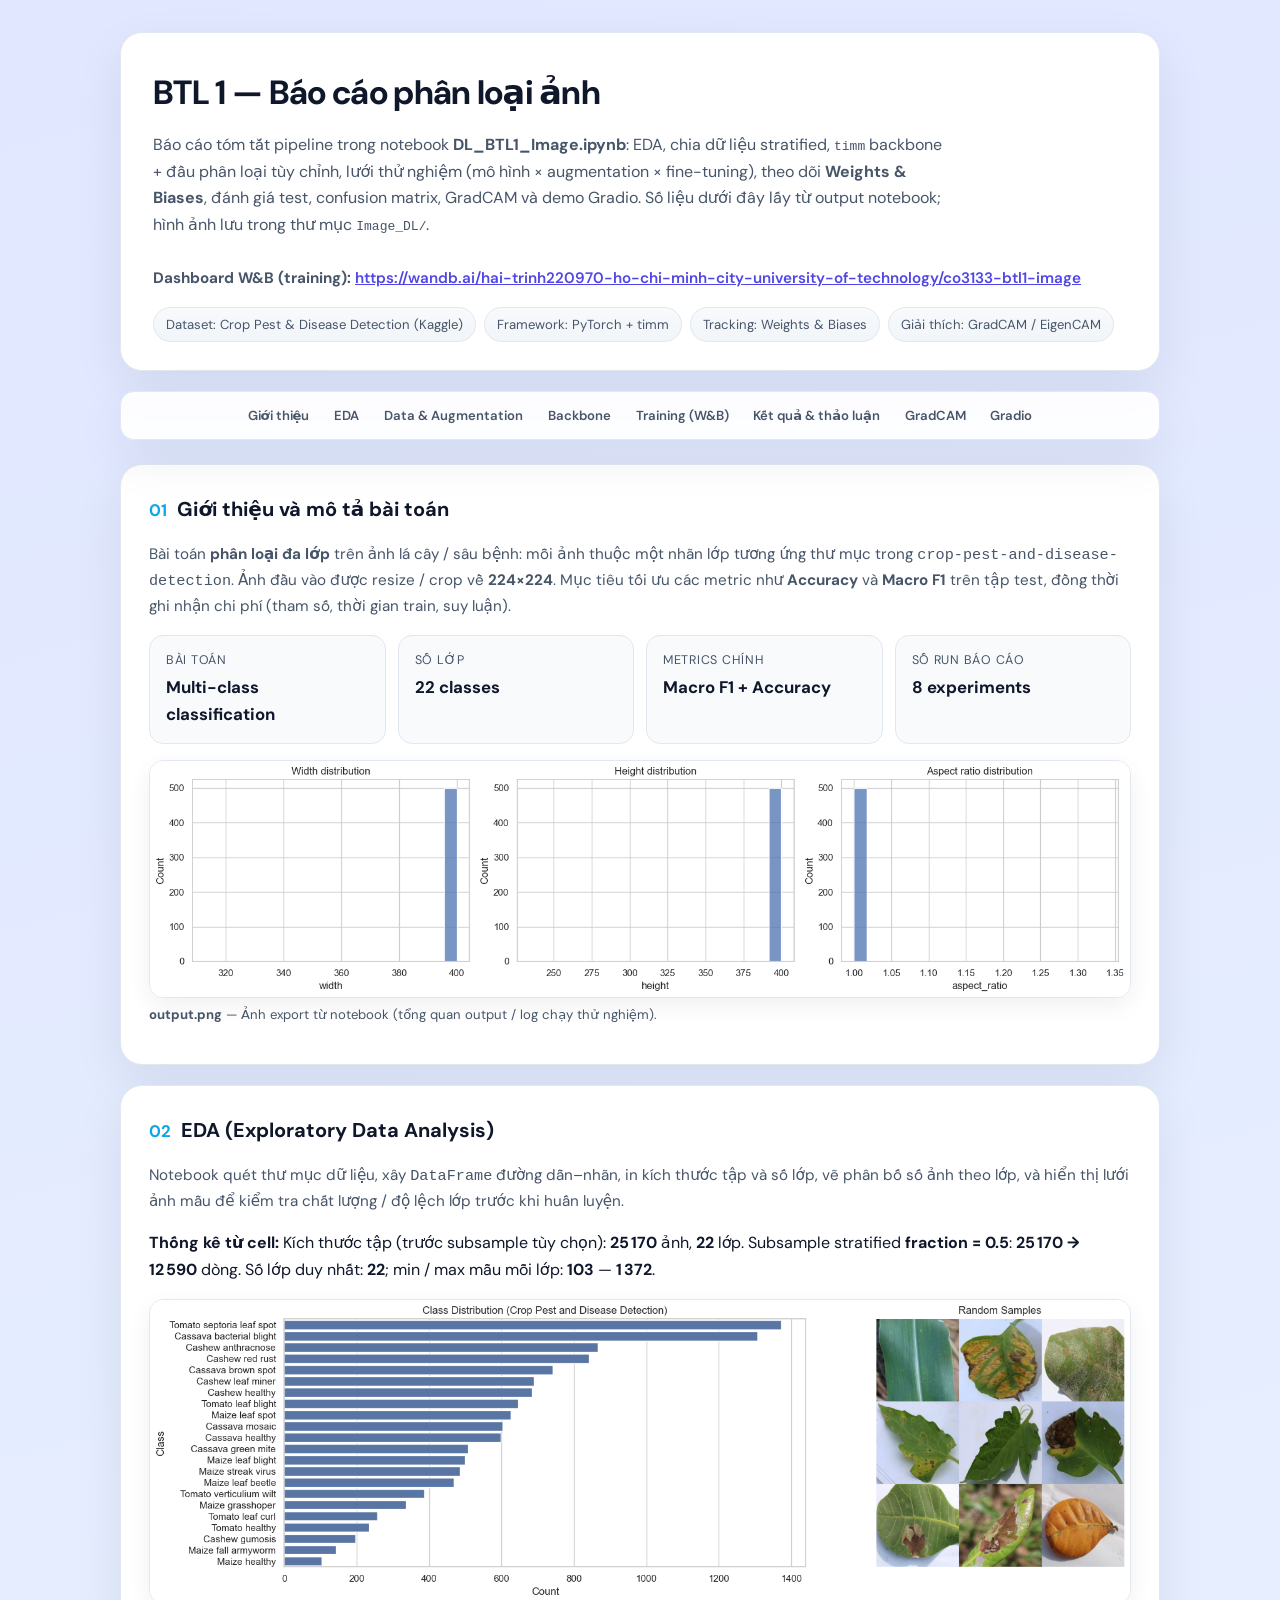
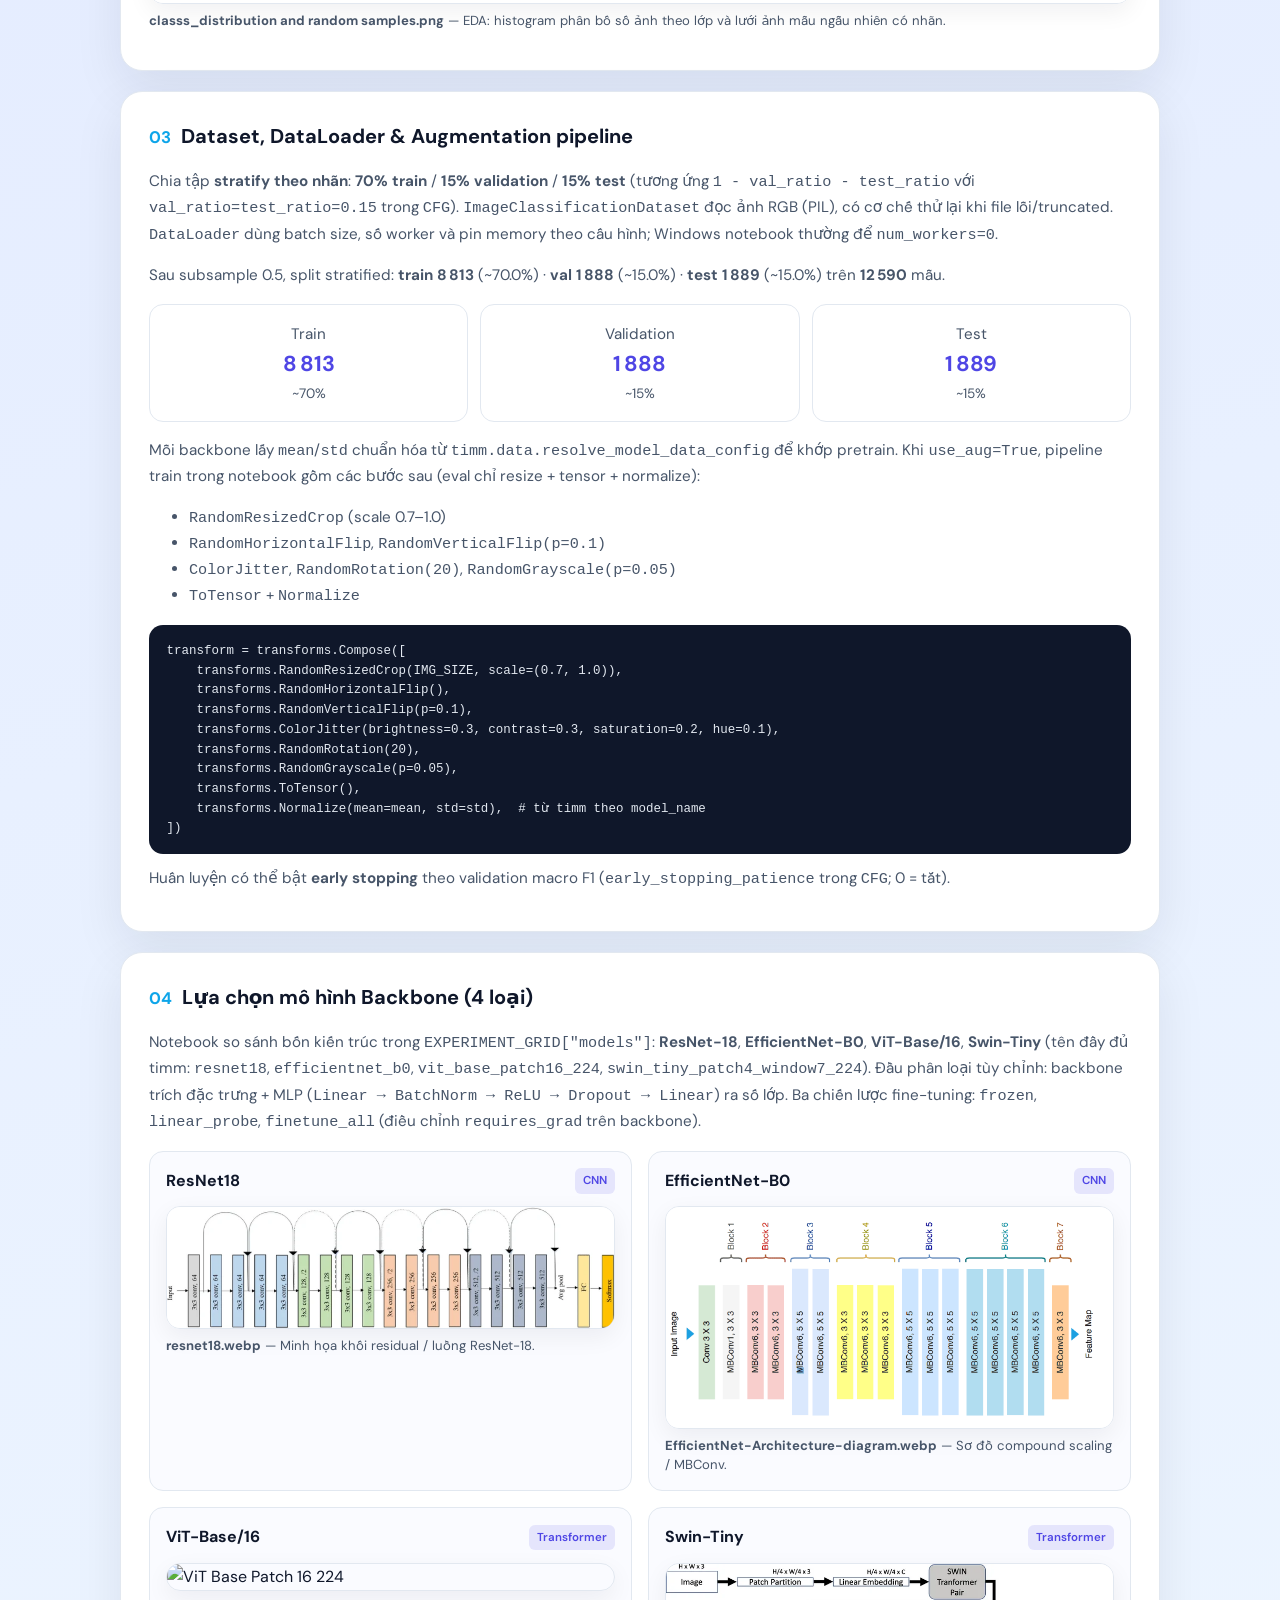
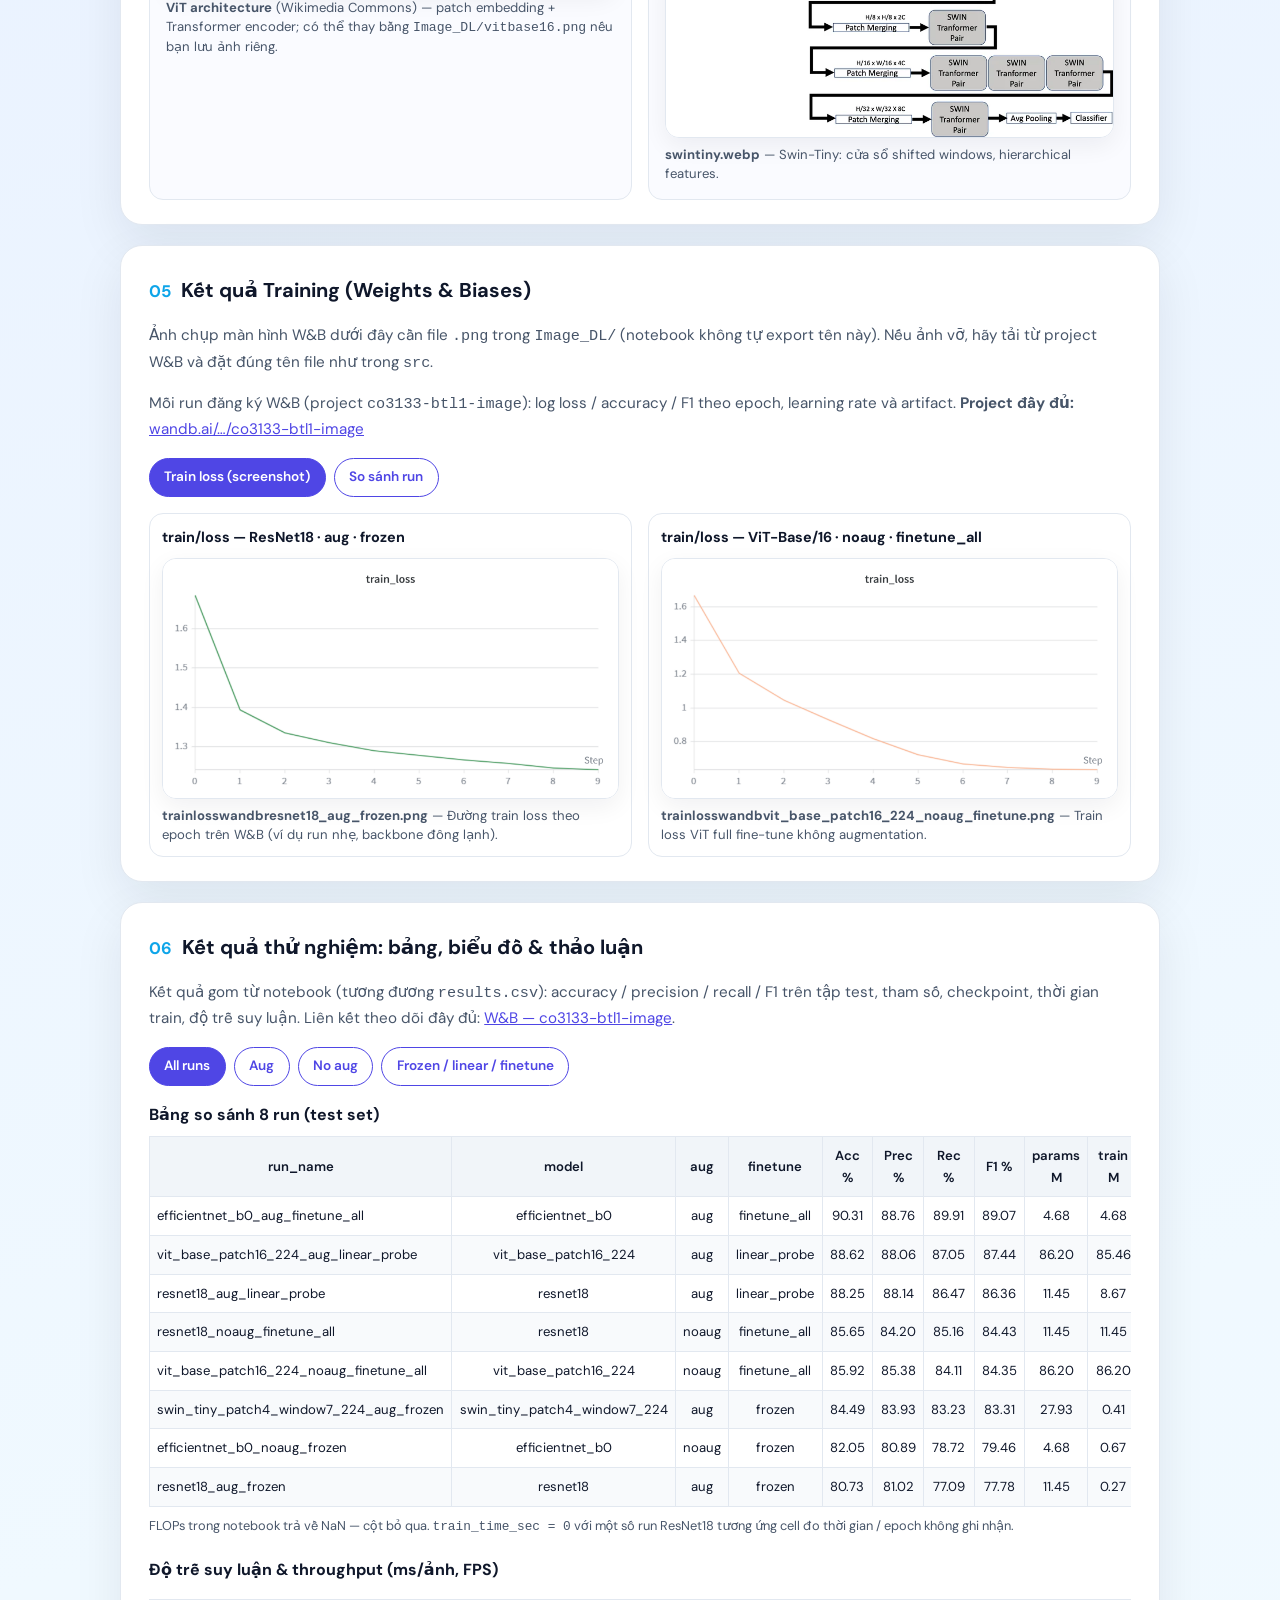
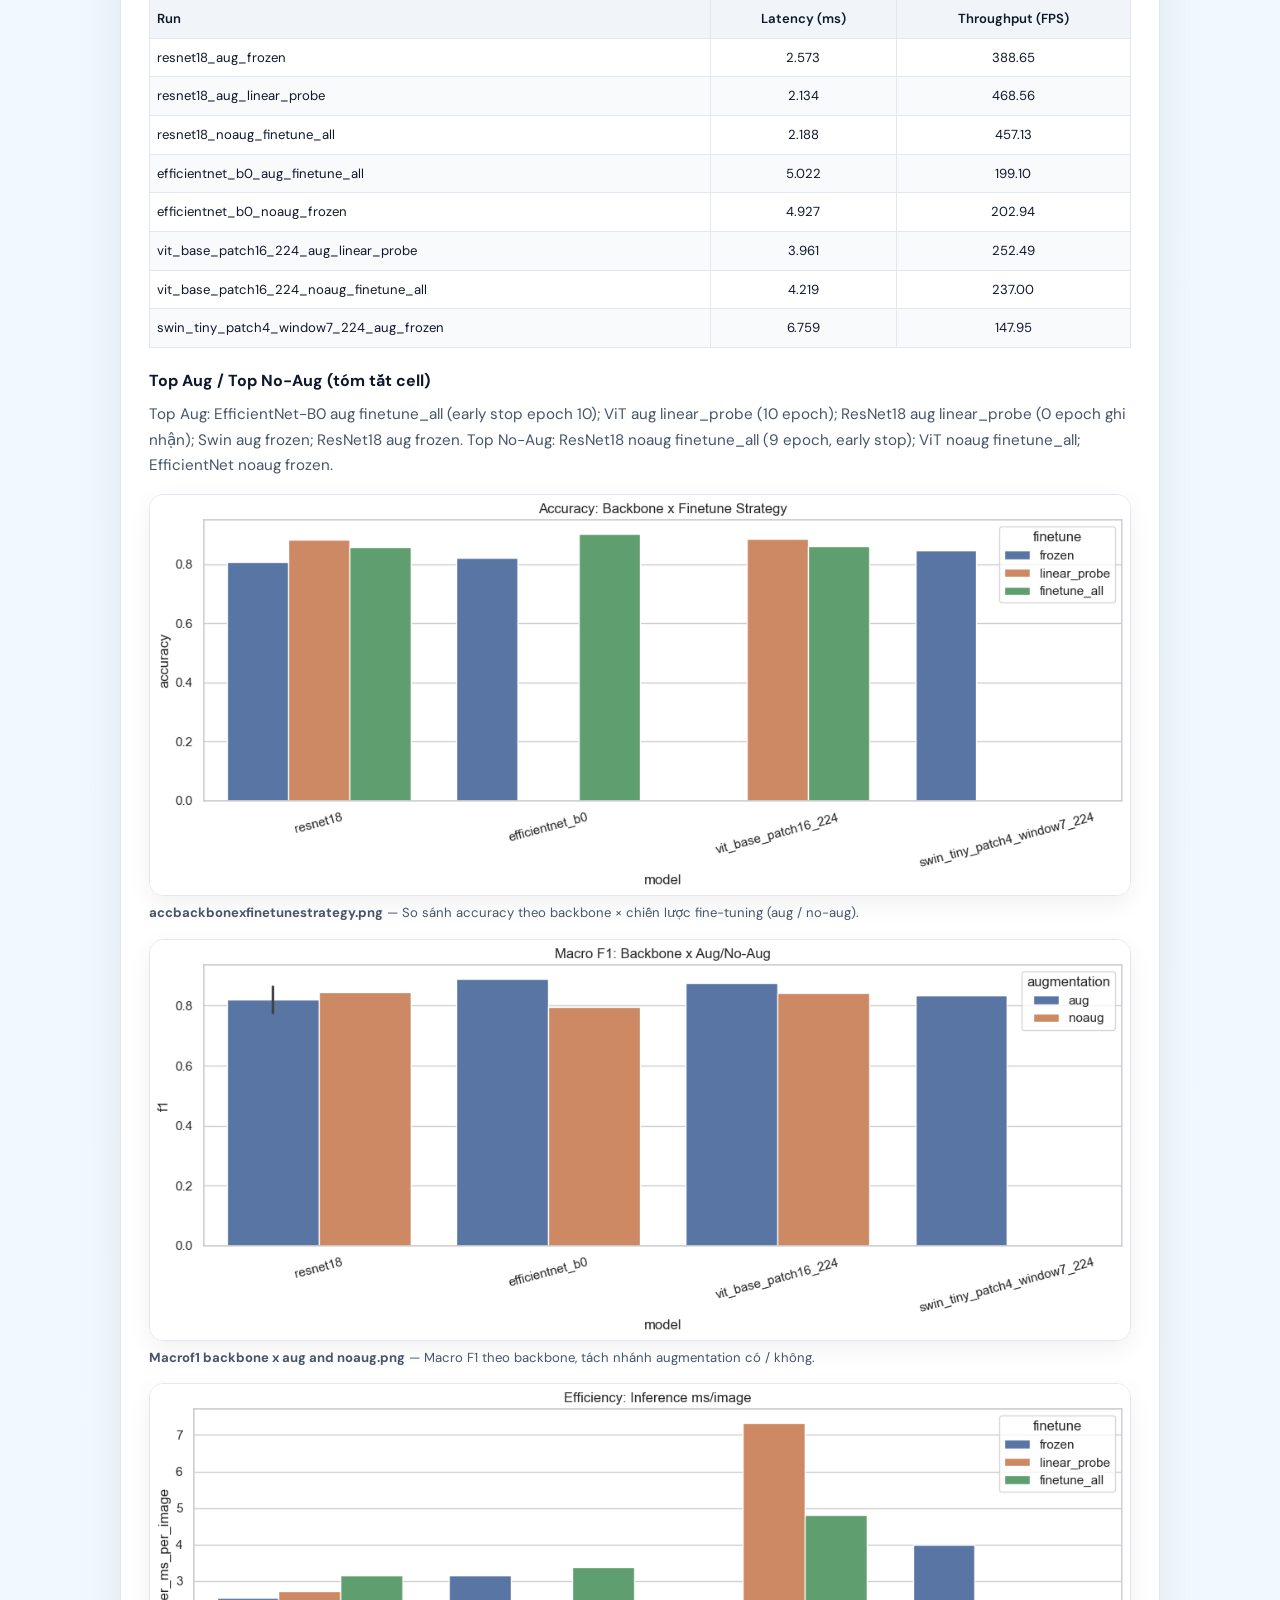
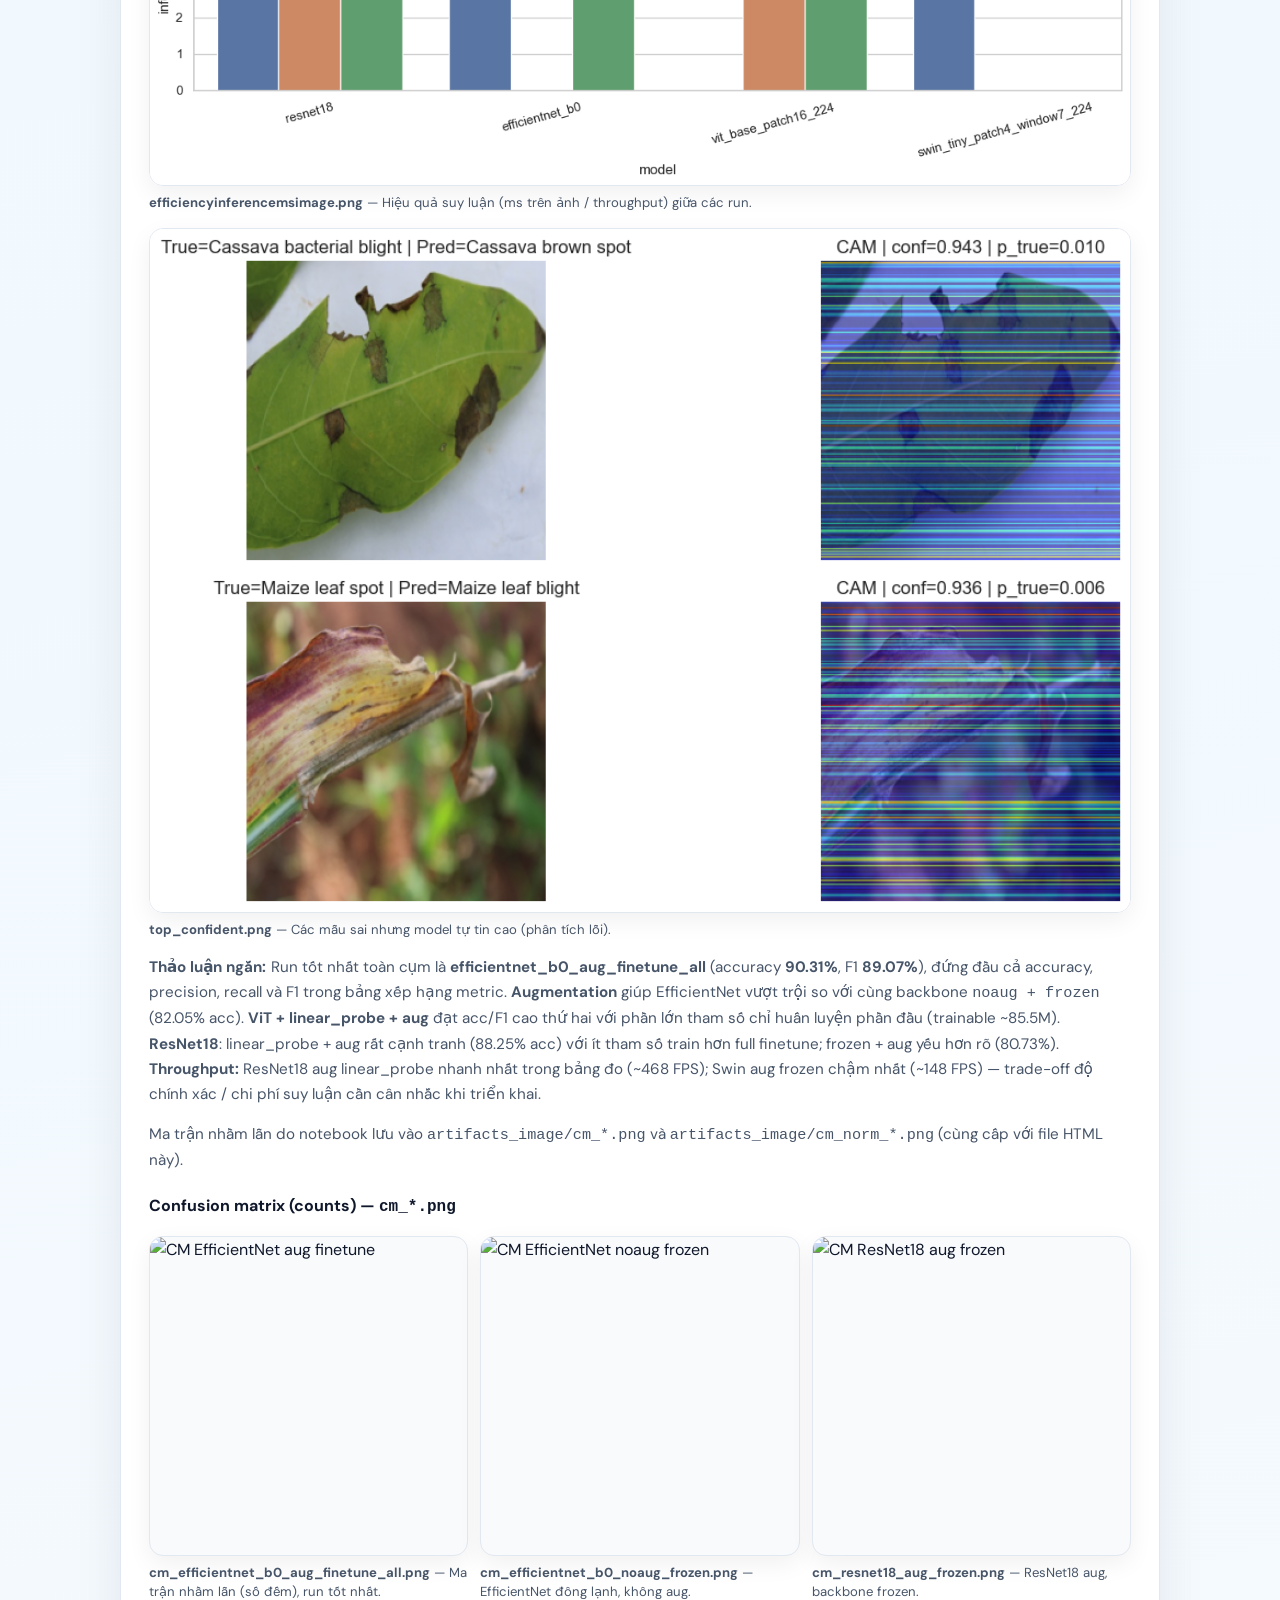
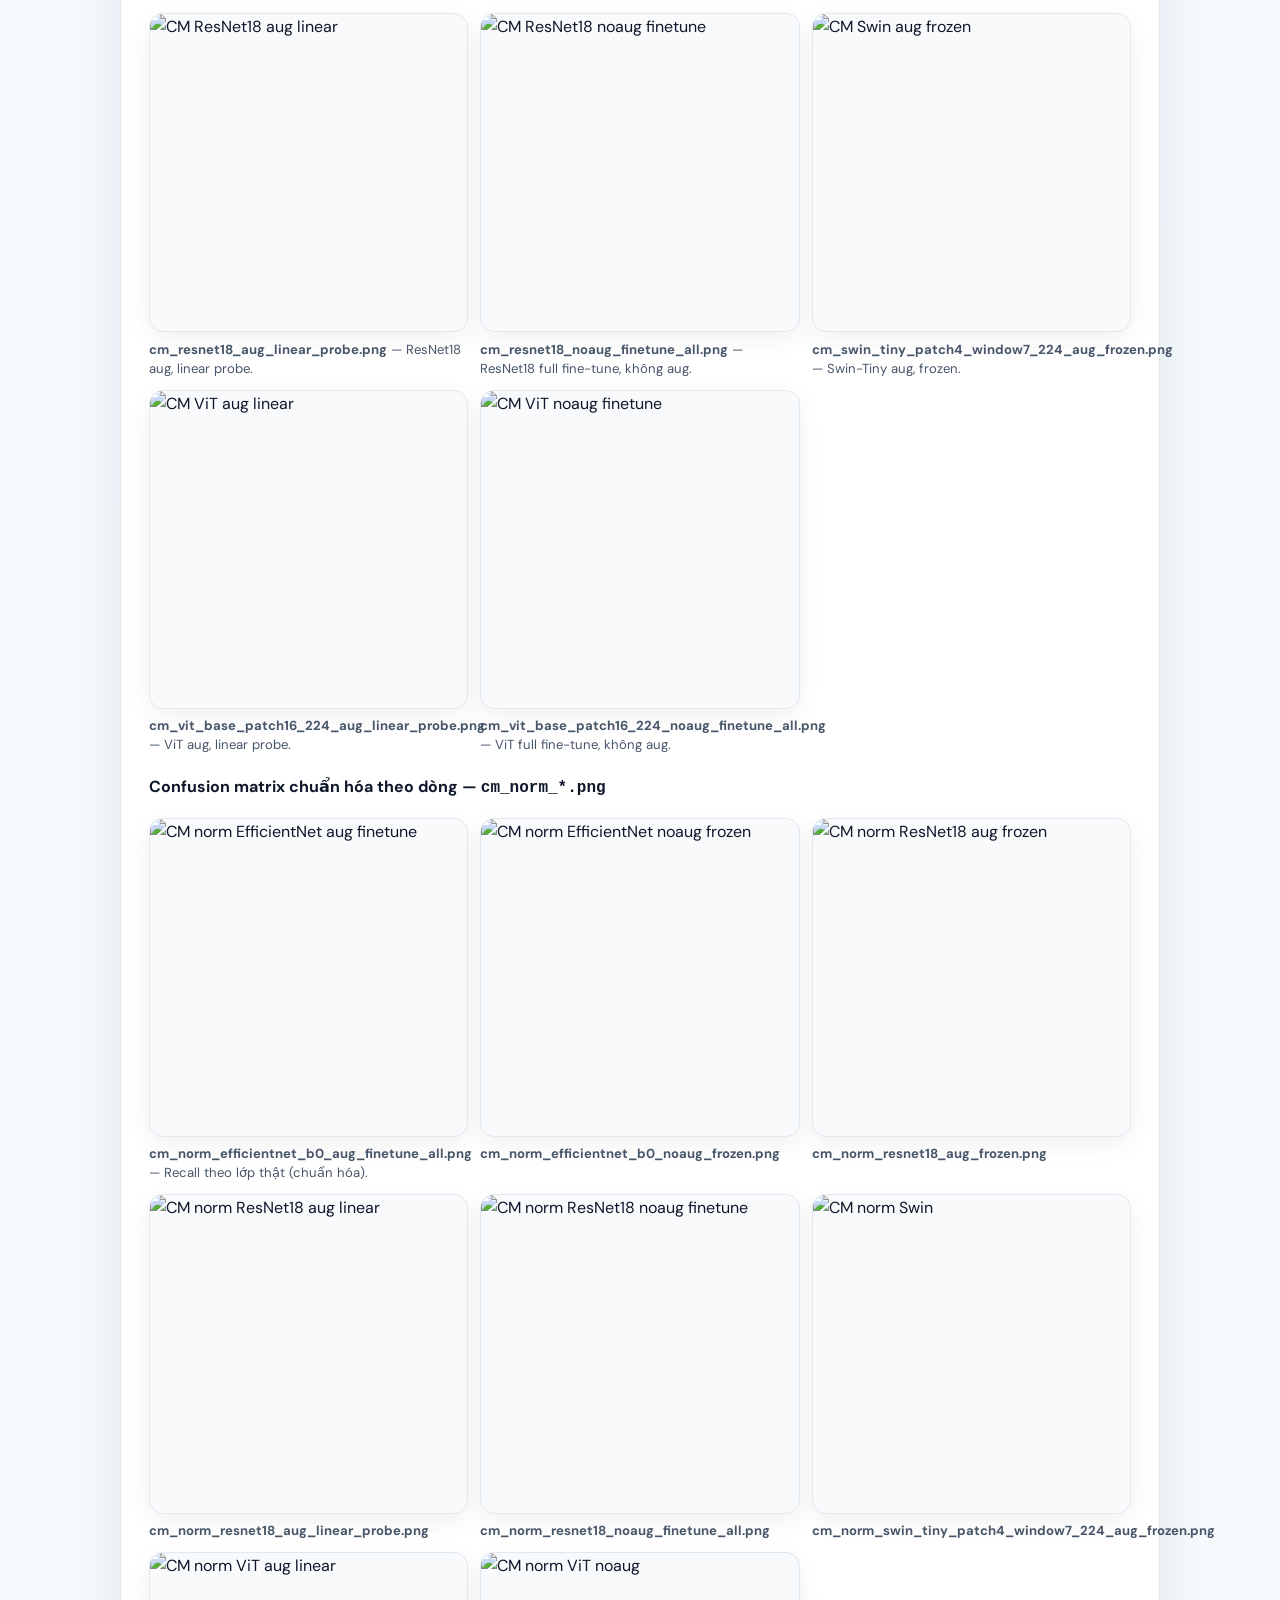
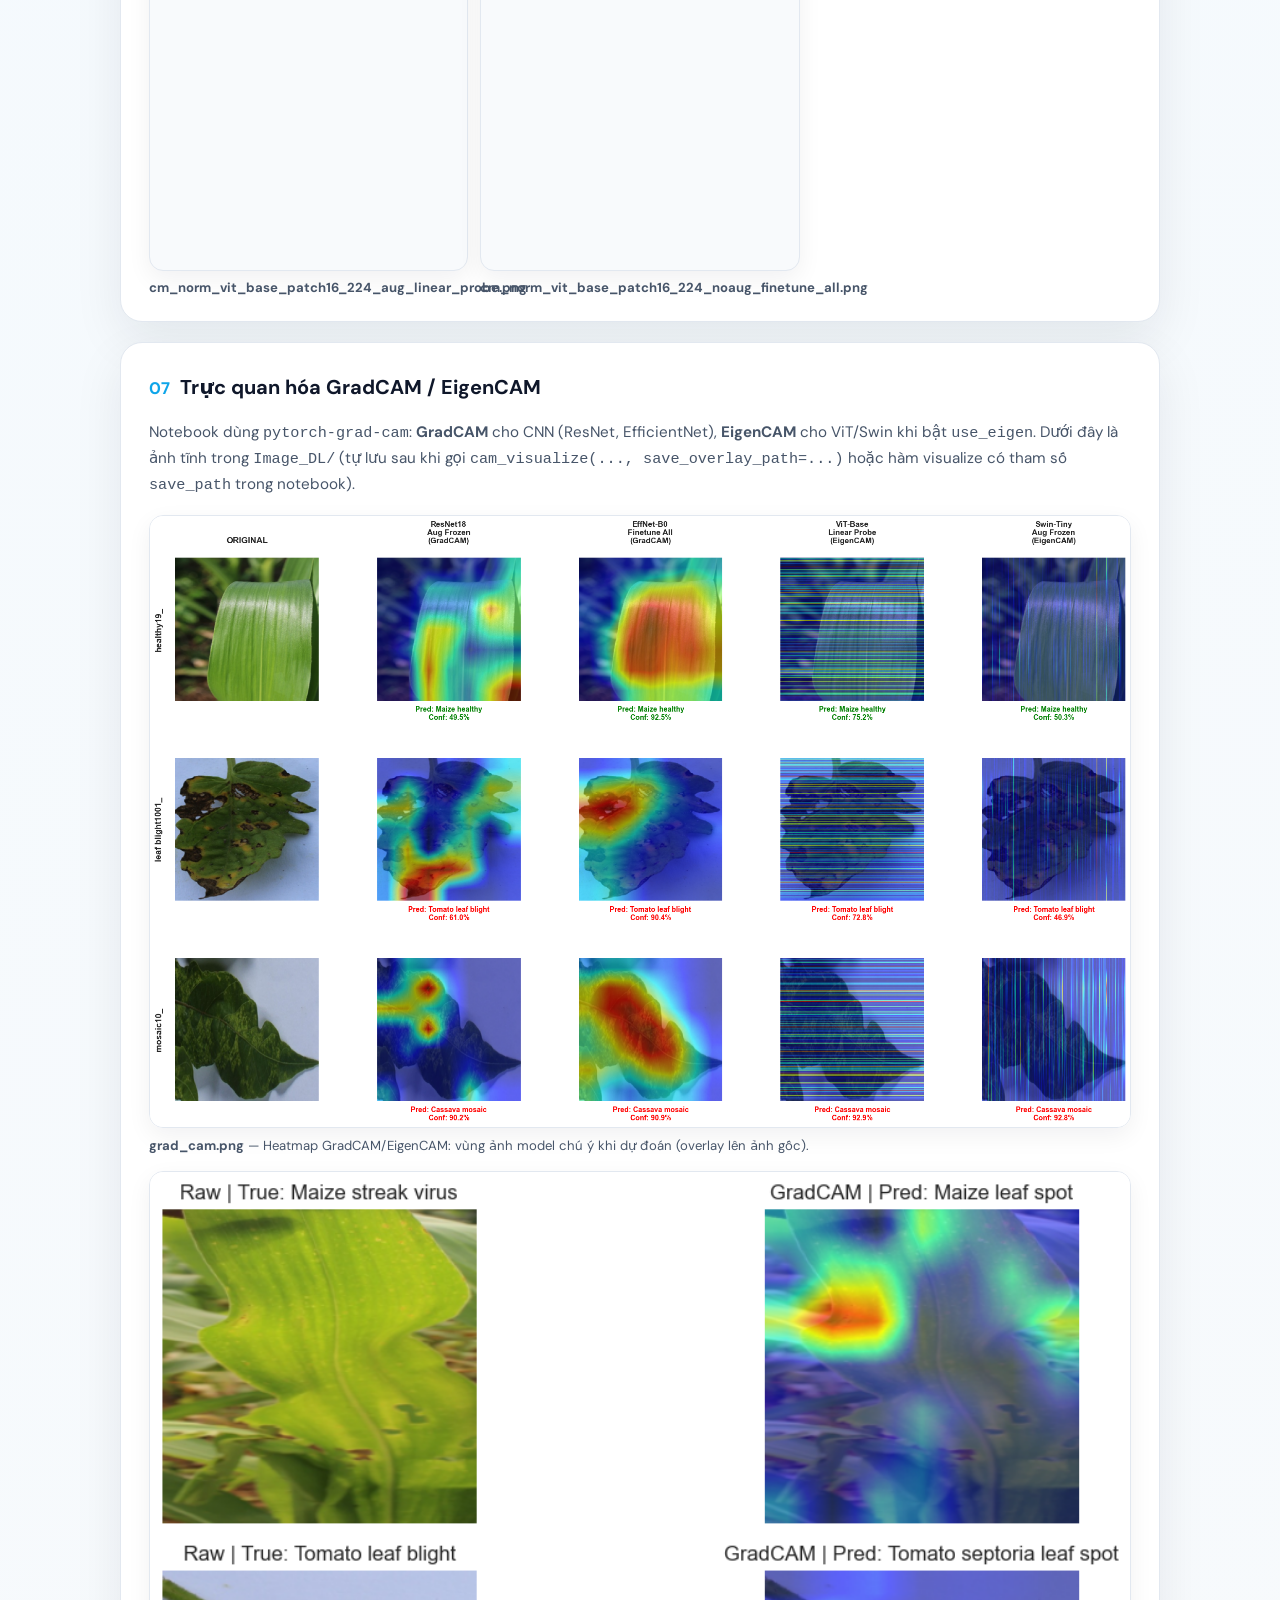
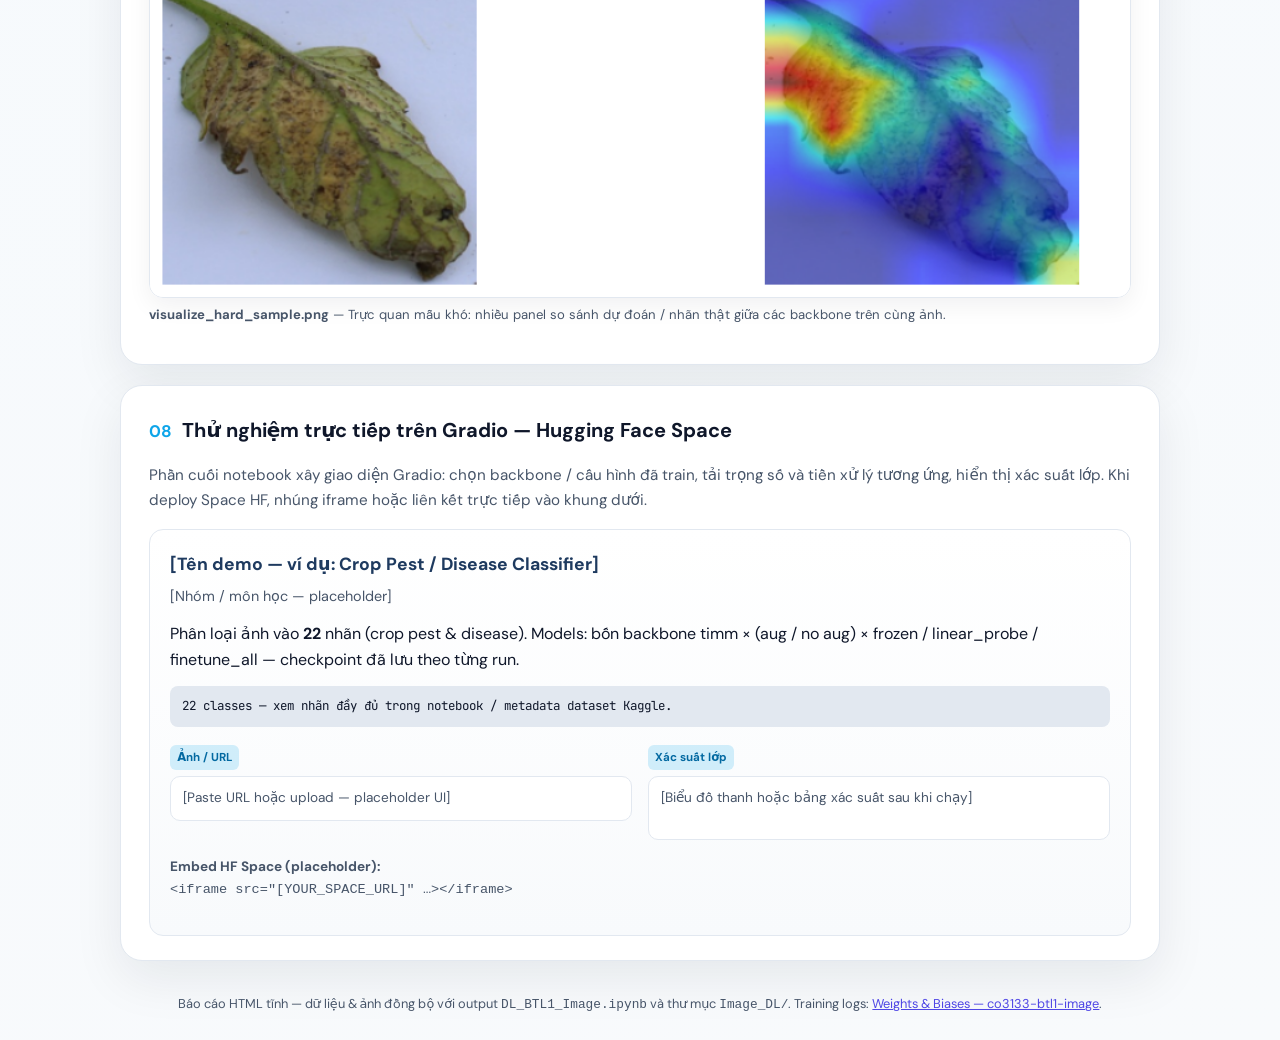
==== commit 21791858: "add ld page" ====
--- a/assignment1_image.html
+++ b/assignment1_image.html
@@ -719,8 +719,8 @@
         <div class="model-card">
           <header><span>ViT-Base/16</span><span class="tag">Transformer</span></header>
           <figure class="report-figure" style="margin:0;">
-            <img src="Image_DL/vitbase16.png" alt="ViT Base Patch 16 224" loading="lazy" />
-            <figcaption><strong>vitbase16.png</strong> — Patch embedding + Transformer encoder (ViT-Base/16, 224).</figcaption>
+            <img src="https://upload.wikimedia.org/wikipedia/commons/thumb/c/c9/Vision_Transformer_architecture.png/800px-Vision_Transformer_architecture.png" alt="ViT Base Patch 16 224" loading="lazy" />
+            <figcaption><strong>ViT architecture</strong> (Wikimedia Commons) — patch embedding + Transformer encoder; có thể thay bằng <code>Image_DL/vitbase16.png</code> nếu bạn lưu ảnh riêng.</figcaption>
           </figure>
         </div>
         <div class="model-card">
@@ -736,6 +736,9 @@
     <!-- 05 -->
     <section class="card" id="s05">
       <h2 class="sec-title"><span class="sec-num">05</span> Kết quả Training (Weights &amp; Biases)</h2>
+      <p class="muted">
+        Ảnh chụp màn hình W&amp;B dưới đây cần file <code>.png</code> trong <code>Image_DL/</code> (notebook không tự export tên này). Nếu ảnh vỡ, hãy tải từ project W&amp;B và đặt đúng tên file như trong <code>src</code>.
+      </p>
       <p class="muted">
         Mỗi run đăng ký W&amp;B (project <code>co3133-btl1-image</code>): log loss / accuracy / F1 theo epoch, learning rate và artifact.
         <strong>Project đầy đủ:</strong>
@@ -973,28 +976,29 @@
         <strong>Throughput:</strong> ResNet18 aug linear_probe nhanh nhất trong bảng đo (~468 FPS); Swin aug frozen chậm nhất (~148 FPS) — trade-off độ chính xác / chi phí suy luận cần cân nhắc khi triển khai.
       </p>
 
+      <p class="muted" style="margin:0.75rem 0 0.25rem;">Ma trận nhầm lẫn do notebook lưu vào <code>artifacts_image/cm_*.png</code> và <code>artifacts_image/cm_norm_*.png</code> (cùng cấp với file HTML này).</p>
       <h3 style="margin:1.25rem 0 0.5rem;font-size:1rem;">Confusion matrix (counts) — <code>cm_*.png</code></h3>
       <div class="cm-all-grid">
-        <figure class="report-figure"><img src="Image_DL/cm_efficientnet_b0_aug_finetune_all.png" alt="CM EfficientNet aug finetune" loading="lazy" /><figcaption><strong>cm_efficientnet_b0_aug_finetune_all.png</strong> — Ma trận nhầm lẫn (số đếm), run tốt nhất.</figcaption></figure>
-        <figure class="report-figure"><img src="Image_DL/cm_efficientnet_b0_noaug_frozen.png" alt="CM EfficientNet noaug frozen" loading="lazy" /><figcaption><strong>cm_efficientnet_b0_noaug_frozen.png</strong> — EfficientNet đông lạnh, không aug.</figcaption></figure>
-        <figure class="report-figure"><img src="Image_DL/cm_resnet18_aug_frozen.png" alt="CM ResNet18 aug frozen" loading="lazy" /><figcaption><strong>cm_resnet18_aug_frozen.png</strong> — ResNet18 aug, backbone frozen.</figcaption></figure>
-        <figure class="report-figure"><img src="Image_DL/cm_resnet18_aug_linear_probe.png" alt="CM ResNet18 aug linear" loading="lazy" /><figcaption><strong>cm_resnet18_aug_linear_probe.png</strong> — ResNet18 aug, linear probe.</figcaption></figure>
-        <figure class="report-figure"><img src="Image_DL/cm_resnet18_noaug_finetune_all.png" alt="CM ResNet18 noaug finetune" loading="lazy" /><figcaption><strong>cm_resnet18_noaug_finetune_all.png</strong> — ResNet18 full fine-tune, không aug.</figcaption></figure>
-        <figure class="report-figure"><img src="Image_DL/cm_swin_tiny_patch4_window7_224_aug_frozen.png" alt="CM Swin aug frozen" loading="lazy" /><figcaption><strong>cm_swin_tiny_patch4_window7_224_aug_frozen.png</strong> — Swin-Tiny aug, frozen.</figcaption></figure>
-        <figure class="report-figure"><img src="Image_DL/cm_vit_base_patch16_224_aug_linear_probe.png" alt="CM ViT aug linear" loading="lazy" /><figcaption><strong>cm_vit_base_patch16_224_aug_linear_probe.png</strong> — ViT aug, linear probe.</figcaption></figure>
-        <figure class="report-figure"><img src="Image_DL/cm_vit_base_patch16_224_noaug_finetune_all.png" alt="CM ViT noaug finetune" loading="lazy" /><figcaption><strong>cm_vit_base_patch16_224_noaug_finetune_all.png</strong> — ViT full fine-tune, không aug.</figcaption></figure>
+        <figure class="report-figure"><img src="artifacts_image/cm_efficientnet_b0_aug_finetune_all.png" alt="CM EfficientNet aug finetune" loading="lazy" /><figcaption><strong>cm_efficientnet_b0_aug_finetune_all.png</strong> — Ma trận nhầm lẫn (số đếm), run tốt nhất.</figcaption></figure>
+        <figure class="report-figure"><img src="artifacts_image/cm_efficientnet_b0_noaug_frozen.png" alt="CM EfficientNet noaug frozen" loading="lazy" /><figcaption><strong>cm_efficientnet_b0_noaug_frozen.png</strong> — EfficientNet đông lạnh, không aug.</figcaption></figure>
+        <figure class="report-figure"><img src="artifacts_image/cm_resnet18_aug_frozen.png" alt="CM ResNet18 aug frozen" loading="lazy" /><figcaption><strong>cm_resnet18_aug_frozen.png</strong> — ResNet18 aug, backbone frozen.</figcaption></figure>
+        <figure class="report-figure"><img src="artifacts_image/cm_resnet18_aug_linear_probe.png" alt="CM ResNet18 aug linear" loading="lazy" /><figcaption><strong>cm_resnet18_aug_linear_probe.png</strong> — ResNet18 aug, linear probe.</figcaption></figure>
+        <figure class="report-figure"><img src="artifacts_image/cm_resnet18_noaug_finetune_all.png" alt="CM ResNet18 noaug finetune" loading="lazy" /><figcaption><strong>cm_resnet18_noaug_finetune_all.png</strong> — ResNet18 full fine-tune, không aug.</figcaption></figure>
+        <figure class="report-figure"><img src="artifacts_image/cm_swin_tiny_patch4_window7_224_aug_frozen.png" alt="CM Swin aug frozen" loading="lazy" /><figcaption><strong>cm_swin_tiny_patch4_window7_224_aug_frozen.png</strong> — Swin-Tiny aug, frozen.</figcaption></figure>
+        <figure class="report-figure"><img src="artifacts_image/cm_vit_base_patch16_224_aug_linear_probe.png" alt="CM ViT aug linear" loading="lazy" /><figcaption><strong>cm_vit_base_patch16_224_aug_linear_probe.png</strong> — ViT aug, linear probe.</figcaption></figure>
+        <figure class="report-figure"><img src="artifacts_image/cm_vit_base_patch16_224_noaug_finetune_all.png" alt="CM ViT noaug finetune" loading="lazy" /><figcaption><strong>cm_vit_base_patch16_224_noaug_finetune_all.png</strong> — ViT full fine-tune, không aug.</figcaption></figure>
       </div>
 
       <h3 style="margin:1.25rem 0 0.5rem;font-size:1rem;">Confusion matrix chuẩn hóa theo dòng — <code>cm_norm_*.png</code></h3>
       <div class="cm-all-grid">
-        <figure class="report-figure"><img src="Image_DL/cm_norm_efficientnet_b0_aug_finetune_all.png" alt="CM norm EfficientNet aug finetune" loading="lazy" /><figcaption><strong>cm_norm_efficientnet_b0_aug_finetune_all.png</strong> — Recall theo lớp thật (chuẩn hóa).</figcaption></figure>
-        <figure class="report-figure"><img src="Image_DL/cm_norm_efficientnet_b0_noaug_frozen.png" alt="CM norm EfficientNet noaug frozen" loading="lazy" /><figcaption><strong>cm_norm_efficientnet_b0_noaug_frozen.png</strong></figcaption></figure>
-        <figure class="report-figure"><img src="Image_DL/cm_norm_resnet18_aug_frozen.png" alt="CM norm ResNet18 aug frozen" loading="lazy" /><figcaption><strong>cm_norm_resnet18_aug_frozen.png</strong></figcaption></figure>
-        <figure class="report-figure"><img src="Image_DL/cm_norm_resnet18_aug_linear_probe.png" alt="CM norm ResNet18 aug linear" loading="lazy" /><figcaption><strong>cm_norm_resnet18_aug_linear_probe.png</strong></figcaption></figure>
-        <figure class="report-figure"><img src="Image_DL/cm_norm_resnet18_noaug_finetune_all.png" alt="CM norm ResNet18 noaug finetune" loading="lazy" /><figcaption><strong>cm_norm_resnet18_noaug_finetune_all.png</strong></figcaption></figure>
-        <figure class="report-figure"><img src="Image_DL/cm_norm_swin_tiny_patch4_window7_224_aug_frozen.png" alt="CM norm Swin" loading="lazy" /><figcaption><strong>cm_norm_swin_tiny_patch4_window7_224_aug_frozen.png</strong></figcaption></figure>
-        <figure class="report-figure"><img src="Image_DL/cm_norm_vit_base_patch16_224_aug_linear_probe.png" alt="CM norm ViT aug linear" loading="lazy" /><figcaption><strong>cm_norm_vit_base_patch16_224_aug_linear_probe.png</strong></figcaption></figure>
-        <figure class="report-figure"><img src="Image_DL/cm_norm_vit_base_patch16_224_noaug_finetune_all.png" alt="CM norm ViT noaug" loading="lazy" /><figcaption><strong>cm_norm_vit_base_patch16_224_noaug_finetune_all.png</strong></figcaption></figure>
+        <figure class="report-figure"><img src="artifacts_image/cm_norm_efficientnet_b0_aug_finetune_all.png" alt="CM norm EfficientNet aug finetune" loading="lazy" /><figcaption><strong>cm_norm_efficientnet_b0_aug_finetune_all.png</strong> — Recall theo lớp thật (chuẩn hóa).</figcaption></figure>
+        <figure class="report-figure"><img src="artifacts_image/cm_norm_efficientnet_b0_noaug_frozen.png" alt="CM norm EfficientNet noaug frozen" loading="lazy" /><figcaption><strong>cm_norm_efficientnet_b0_noaug_frozen.png</strong></figcaption></figure>
+        <figure class="report-figure"><img src="artifacts_image/cm_norm_resnet18_aug_frozen.png" alt="CM norm ResNet18 aug frozen" loading="lazy" /><figcaption><strong>cm_norm_resnet18_aug_frozen.png</strong></figcaption></figure>
+        <figure class="report-figure"><img src="artifacts_image/cm_norm_resnet18_aug_linear_probe.png" alt="CM norm ResNet18 aug linear" loading="lazy" /><figcaption><strong>cm_norm_resnet18_aug_linear_probe.png</strong></figcaption></figure>
+        <figure class="report-figure"><img src="artifacts_image/cm_norm_resnet18_noaug_finetune_all.png" alt="CM norm ResNet18 noaug finetune" loading="lazy" /><figcaption><strong>cm_norm_resnet18_noaug_finetune_all.png</strong></figcaption></figure>
+        <figure class="report-figure"><img src="artifacts_image/cm_norm_swin_tiny_patch4_window7_224_aug_frozen.png" alt="CM norm Swin" loading="lazy" /><figcaption><strong>cm_norm_swin_tiny_patch4_window7_224_aug_frozen.png</strong></figcaption></figure>
+        <figure class="report-figure"><img src="artifacts_image/cm_norm_vit_base_patch16_224_aug_linear_probe.png" alt="CM norm ViT aug linear" loading="lazy" /><figcaption><strong>cm_norm_vit_base_patch16_224_aug_linear_probe.png</strong></figcaption></figure>
+        <figure class="report-figure"><img src="artifacts_image/cm_norm_vit_base_patch16_224_noaug_finetune_all.png" alt="CM norm ViT noaug" loading="lazy" /><figcaption><strong>cm_norm_vit_base_patch16_224_noaug_finetune_all.png</strong></figcaption></figure>
       </div>
     </section>
 
@@ -1003,7 +1007,7 @@
       <h2 class="sec-title"><span class="sec-num">07</span> Trực quan hóa GradCAM / EigenCAM</h2>
       <p class="muted">
         Notebook dùng <code>pytorch-grad-cam</code>: <strong>GradCAM</strong> cho CNN (ResNet, EfficientNet), <strong>EigenCAM</strong> cho ViT/Swin khi bật <code>use_eigen</code>.
-        Dưới đây là export trực tiếp từ thư mục <code>Image_DL</code>.
+        Dưới đây là ảnh tĩnh trong <code>Image_DL/</code> (tự lưu sau khi gọi <code>cam_visualize(..., save_overlay_path=...)</code> hoặc hàm visualize có tham số <code>save_path</code> trong notebook).
       </p>
       <figure class="report-figure">
         <img src="Image_DL/grad_cam.png" alt="GradCAM và heatmap overlay" loading="lazy" />
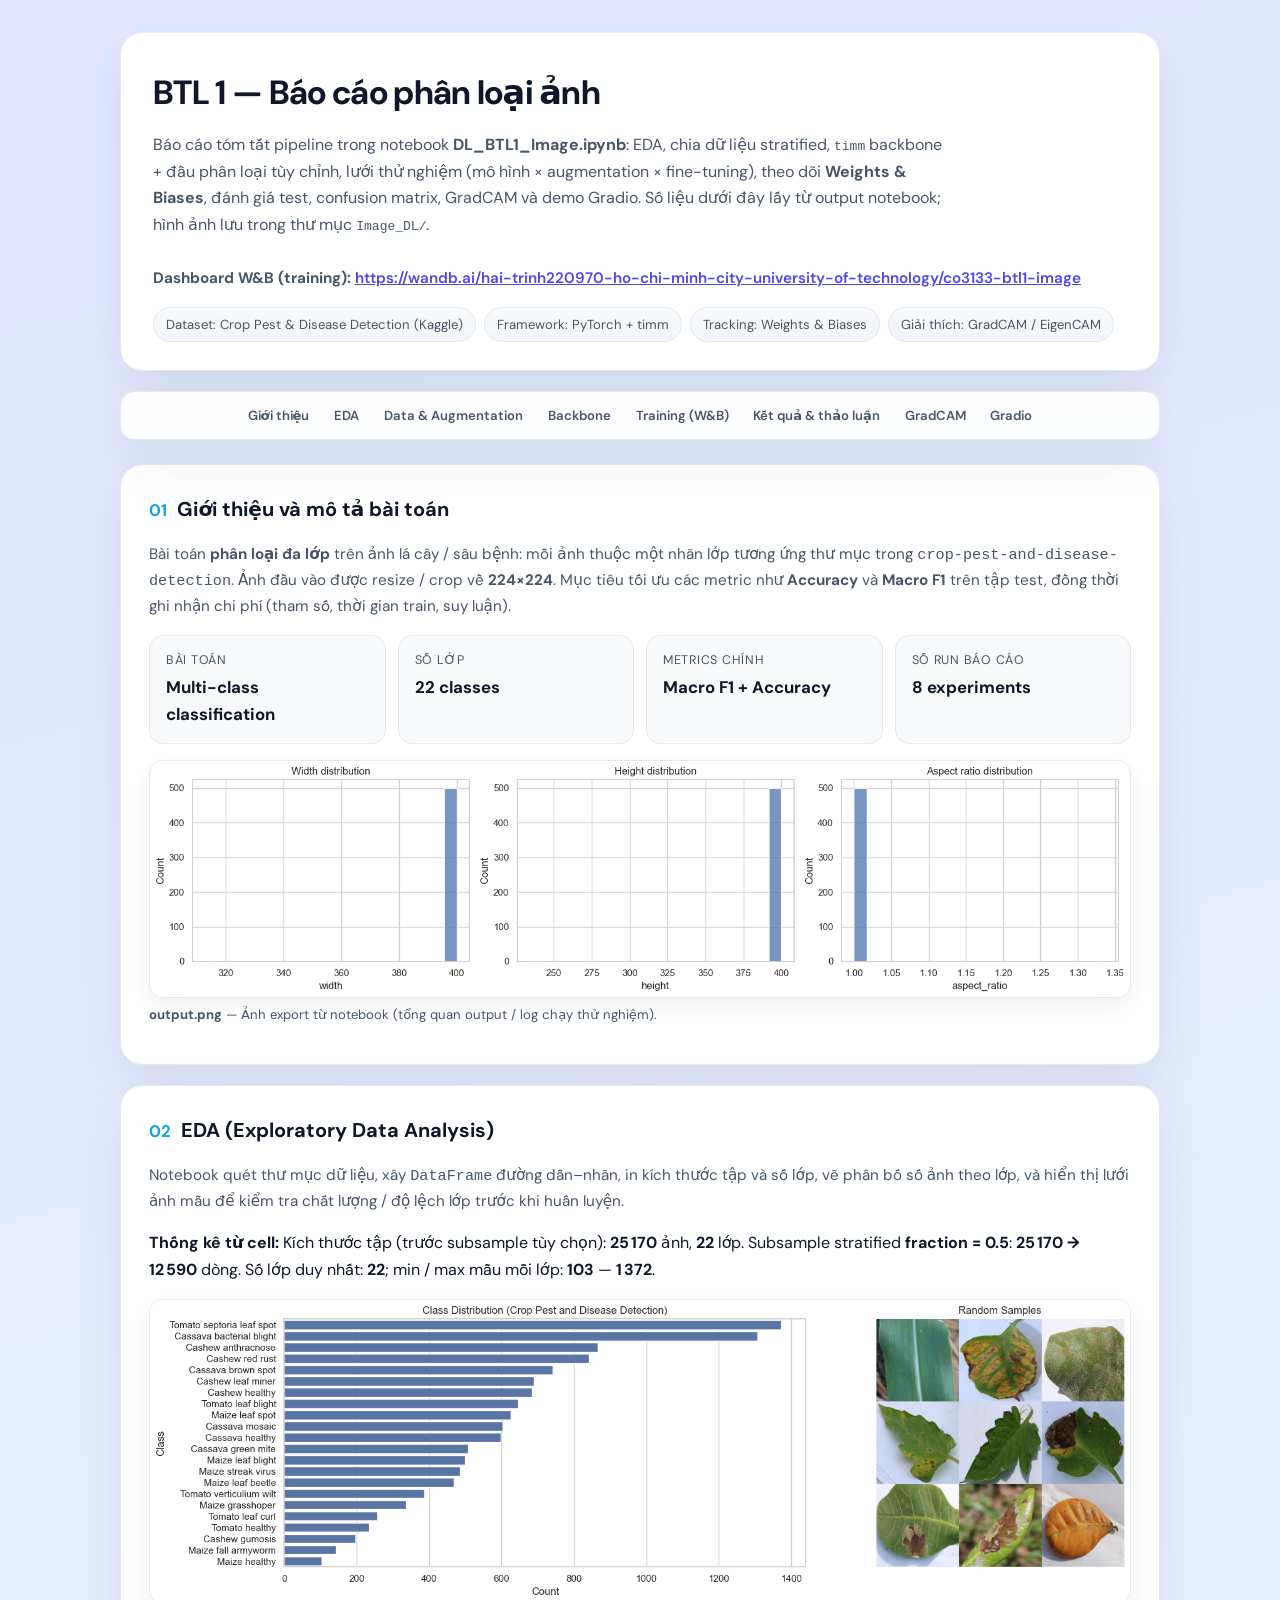
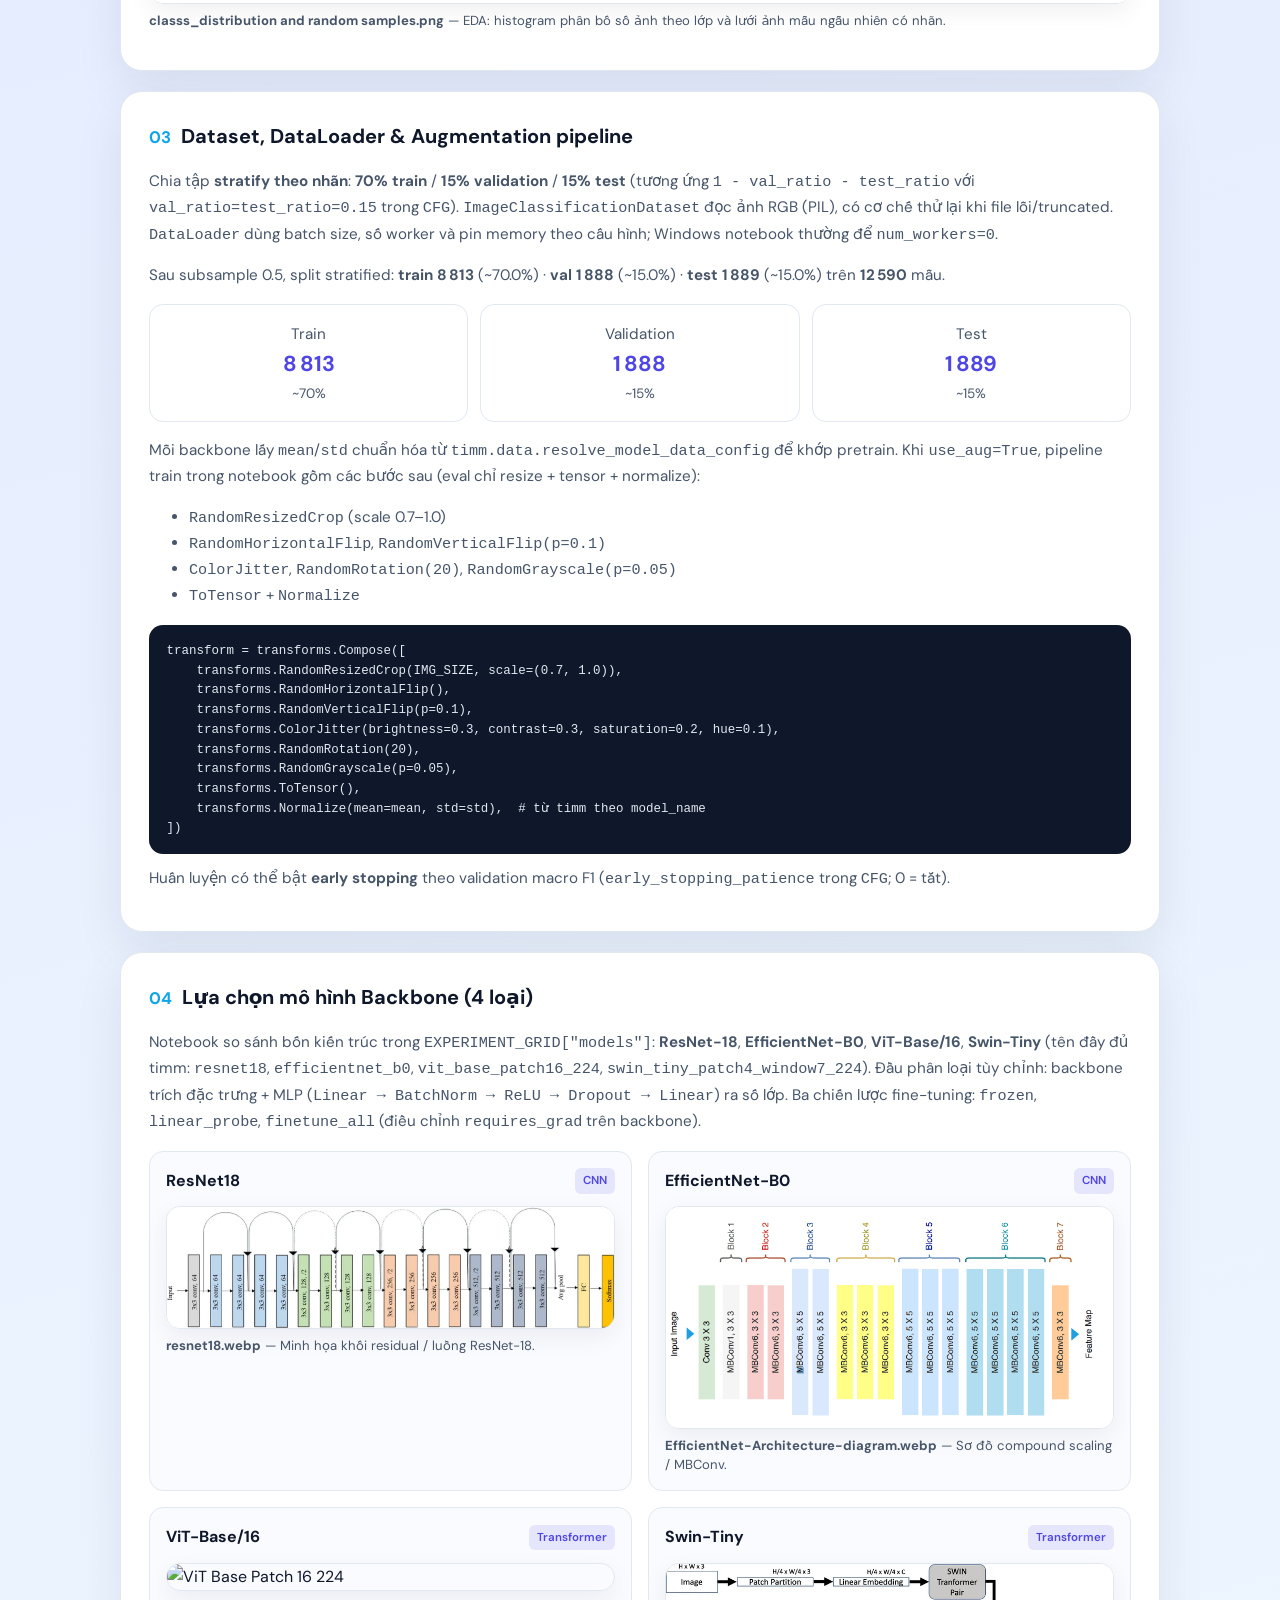
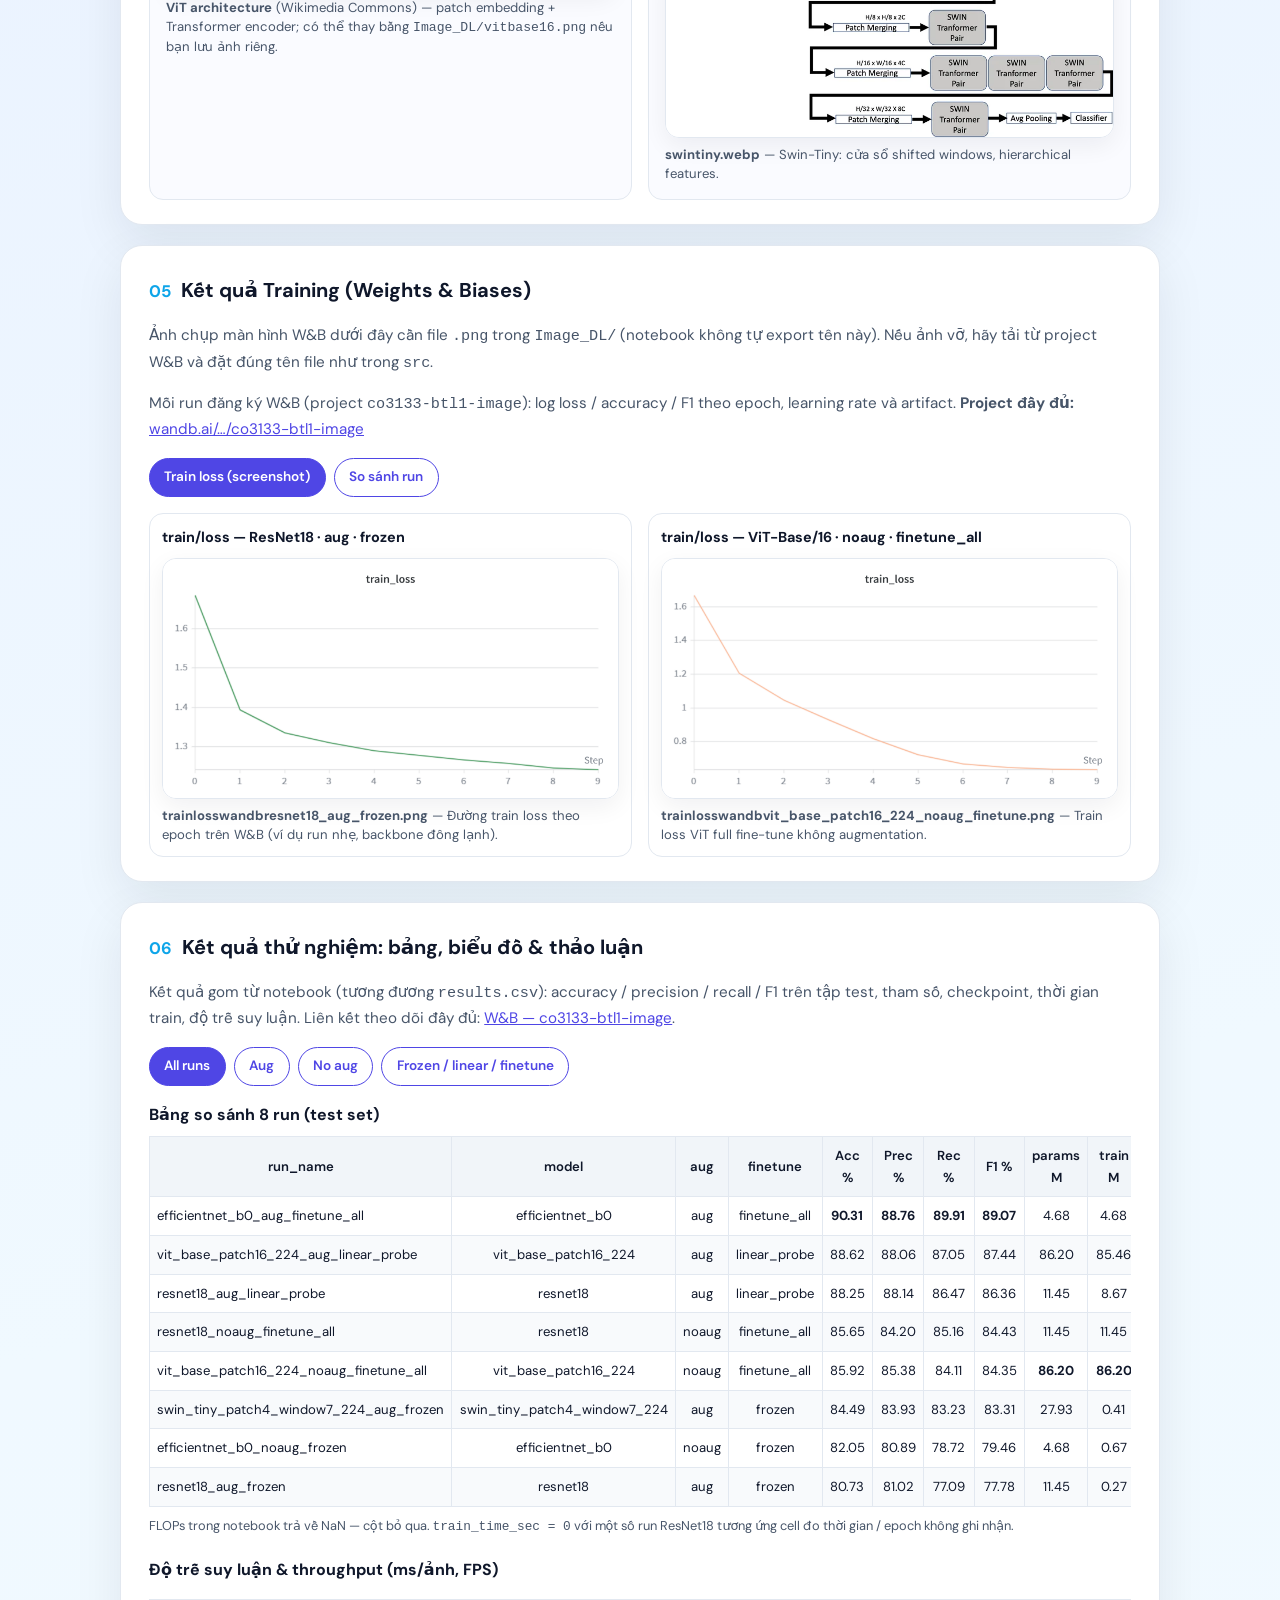
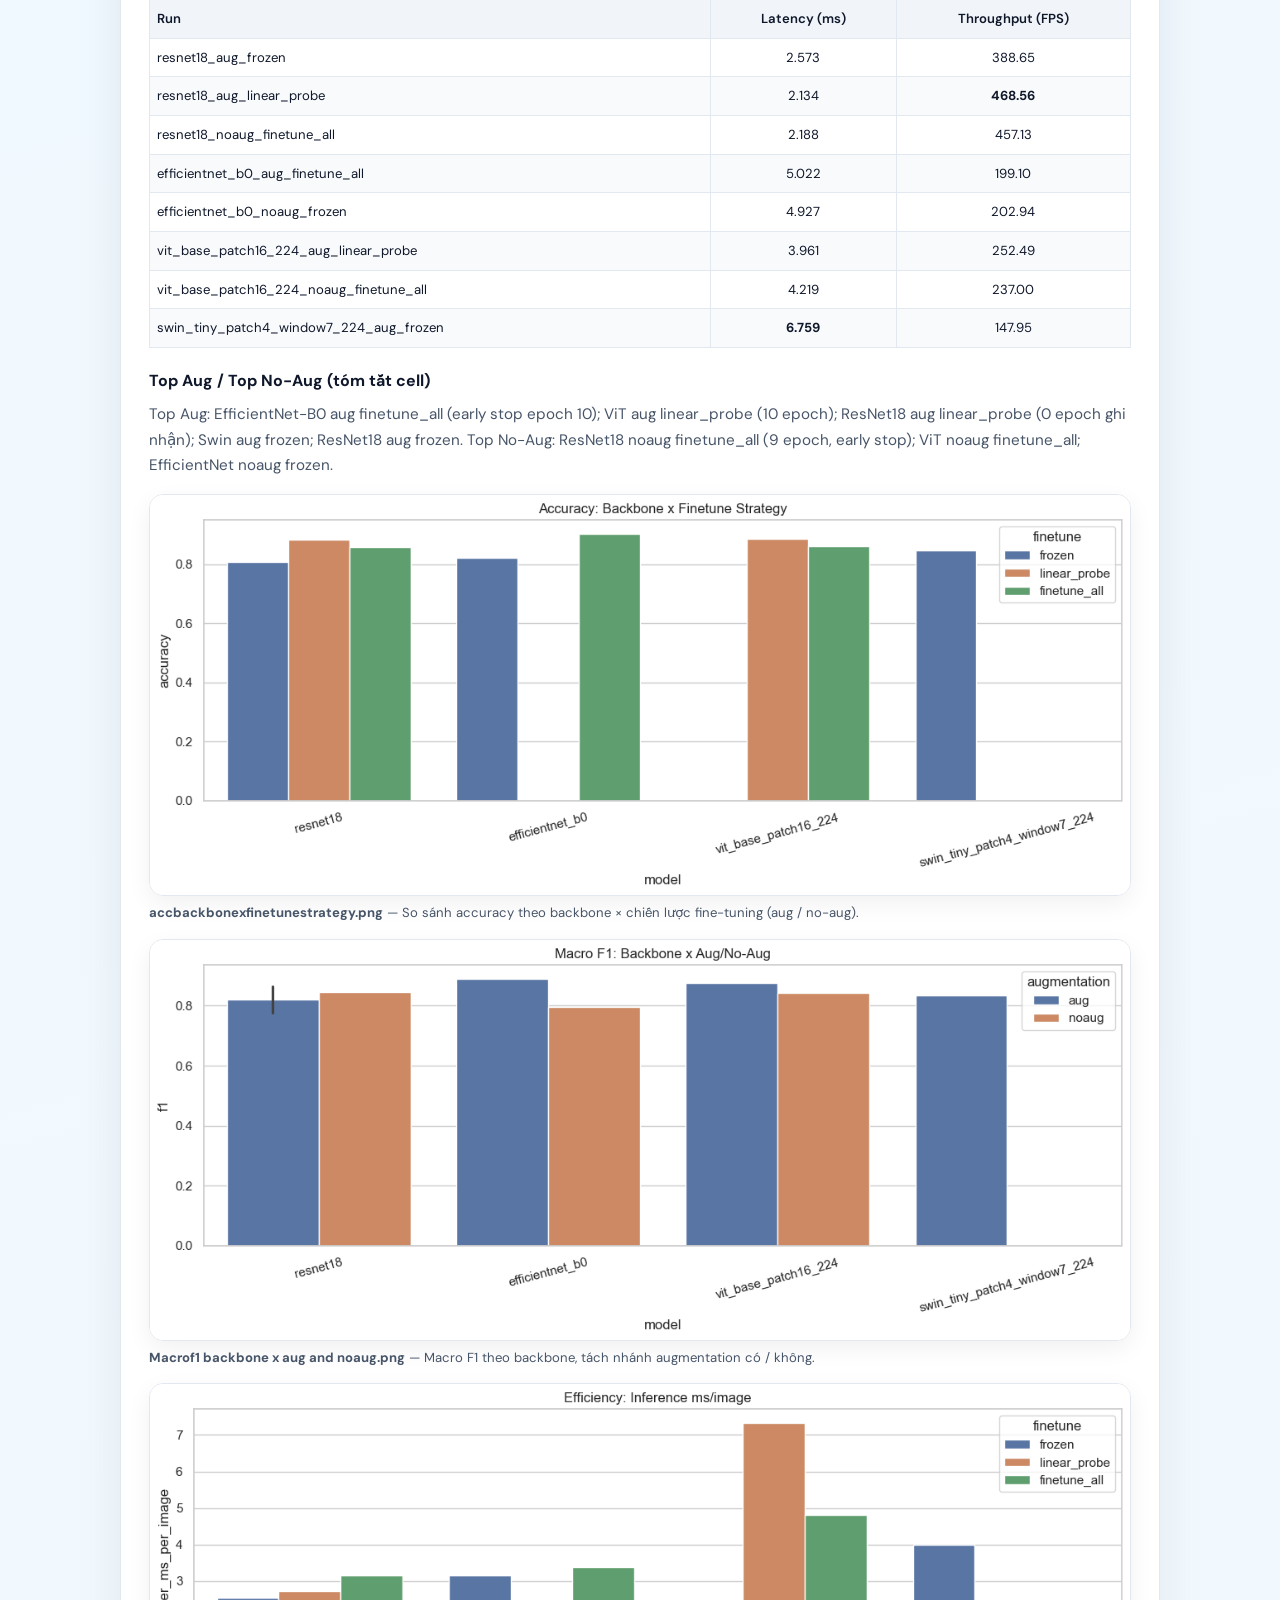
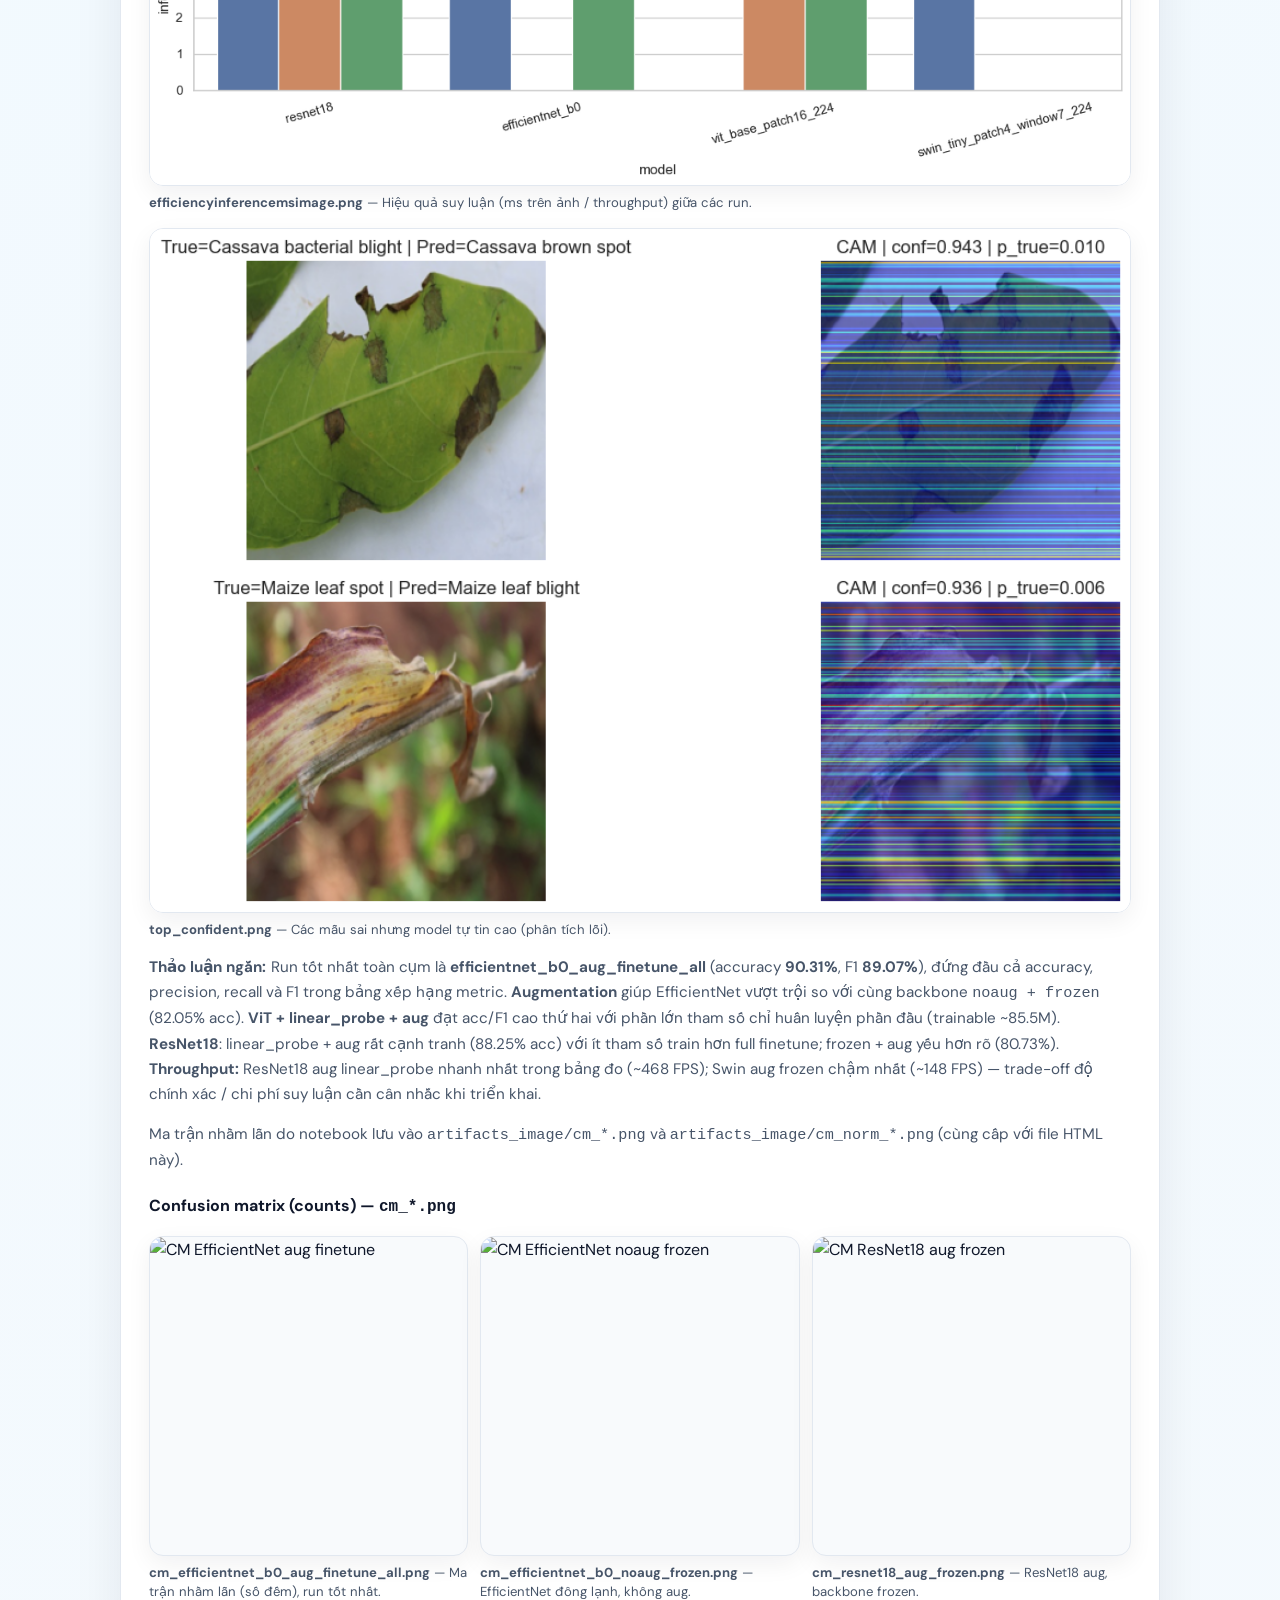
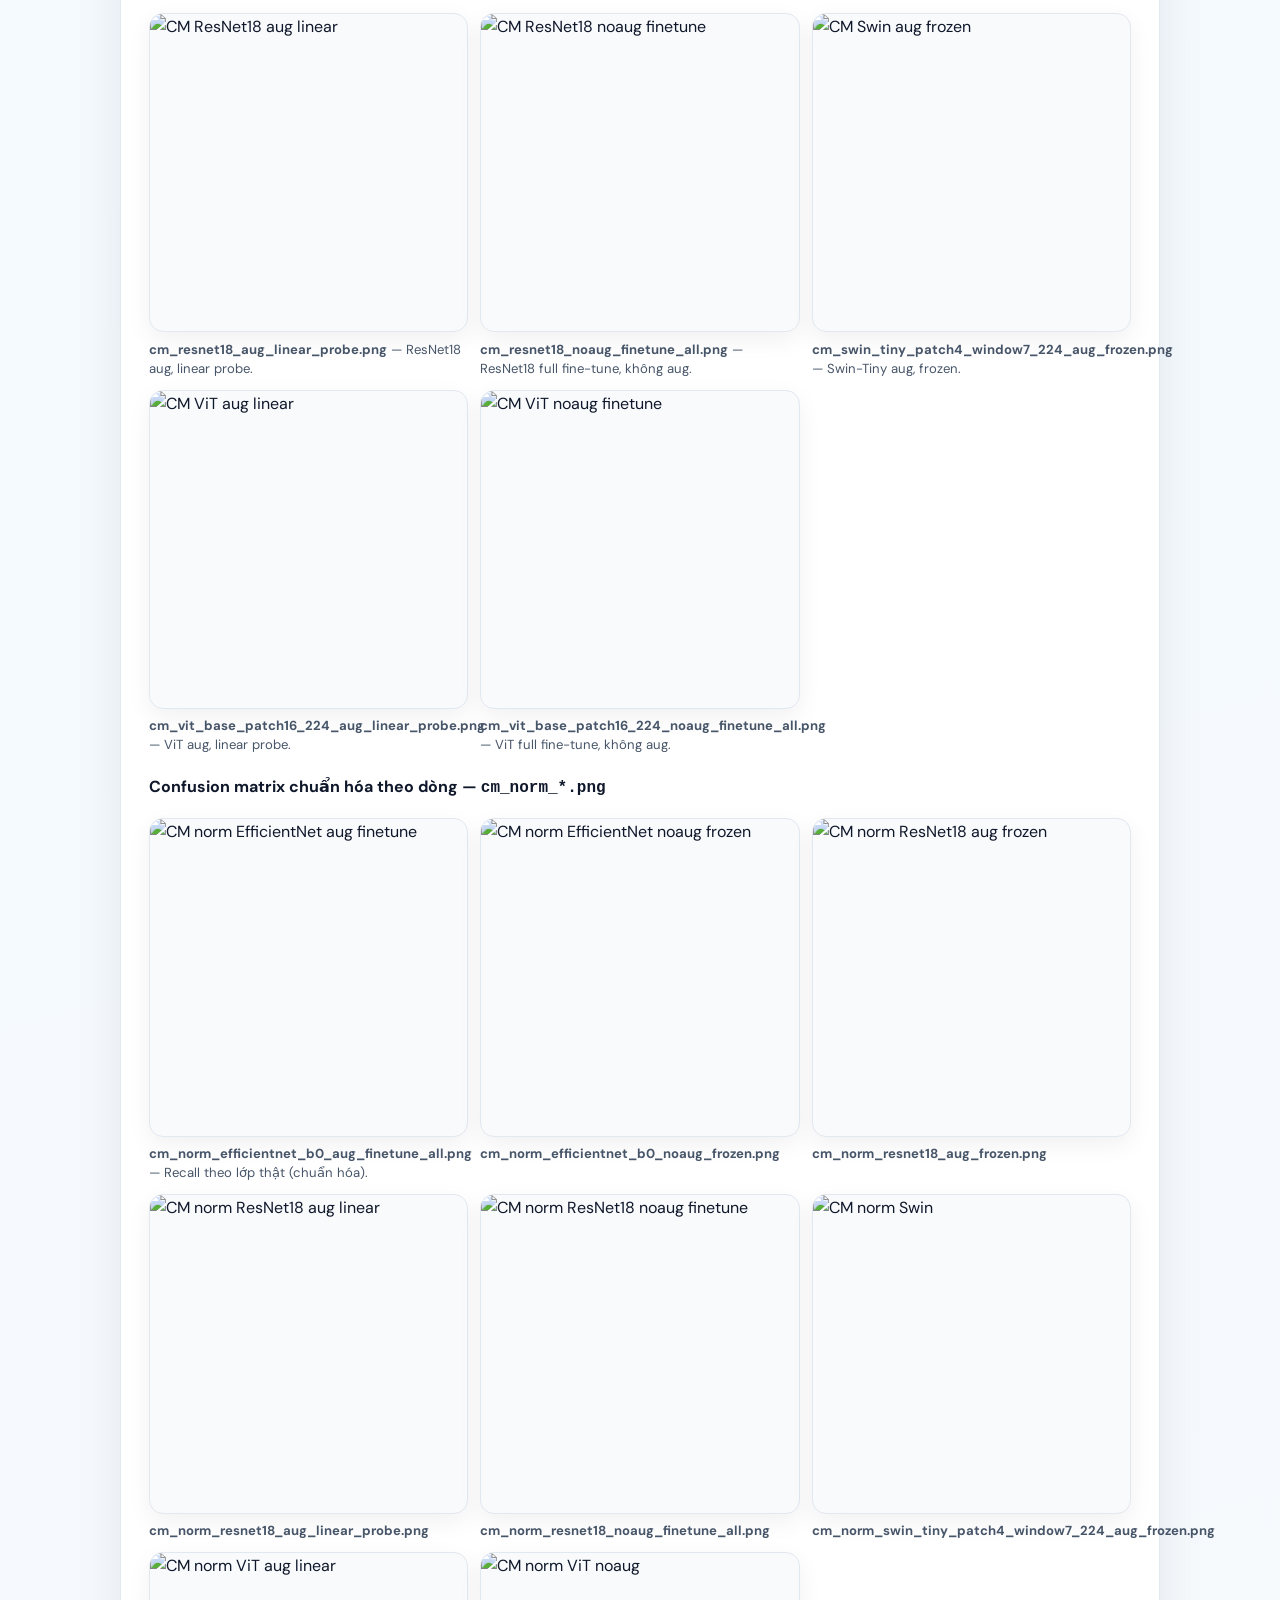
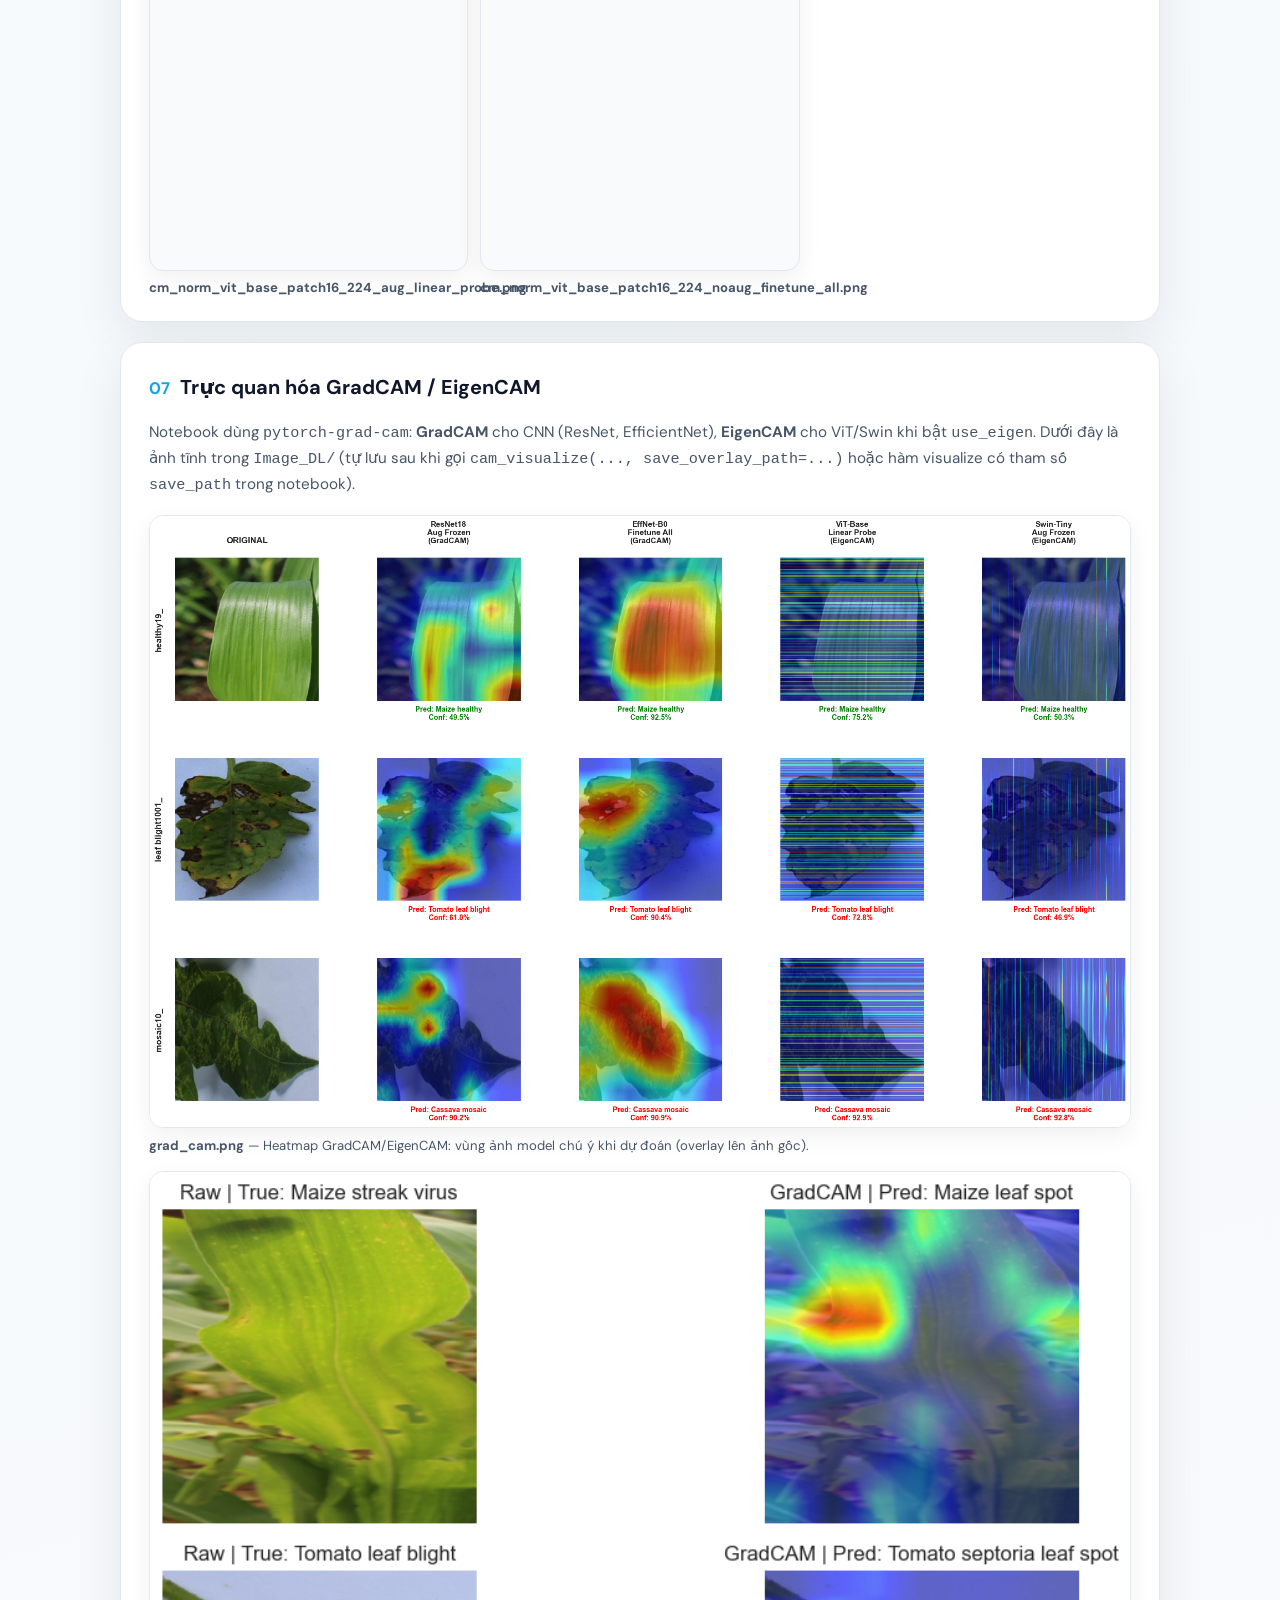
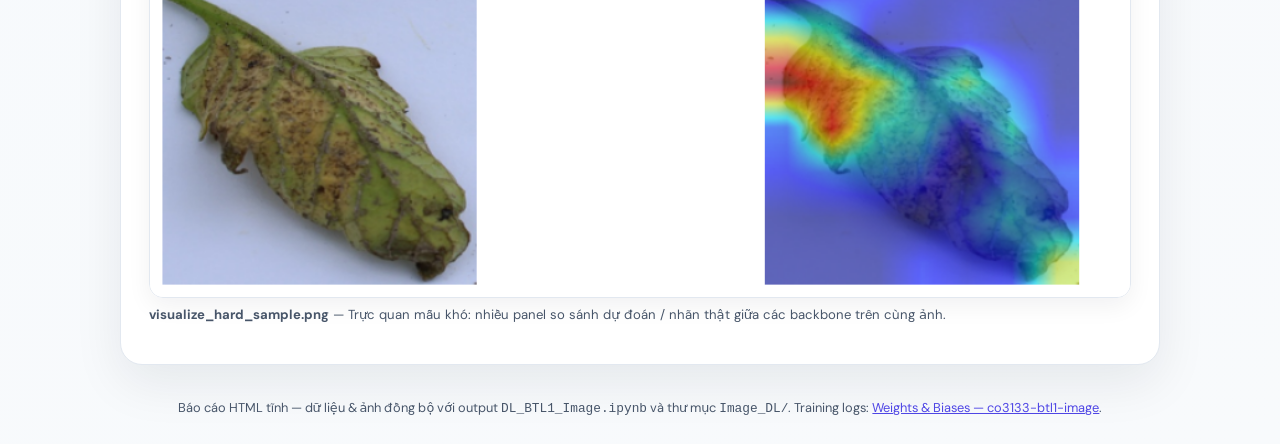
==== commit 767a61e6: "add ldpage" ====
--- a/assignment1_image.html
+++ b/assignment1_image.html
@@ -7,7 +7,9 @@
   <title>BTL 1 — Phân loại ảnh (Crop Pest &amp; Disease)</title>
   <link rel="preconnect" href="https://fonts.googleapis.com" />
   <link rel="preconnect" href="https://fonts.gstatic.com" crossorigin />
-  <link href="https://fonts.googleapis.com/css2?family=DM+Sans:ital,opsz,wght@0,9..40,400;0,9..40,600;0,9..40,700;1,9..40,400&family=JetBrains+Mono:wght@400;500&display=swap" rel="stylesheet" />
+  <link
+    href="https://fonts.googleapis.com/css2?family=DM+Sans:ital,opsz,wght@0,9..40,400;0,9..40,600;0,9..40,700;1,9..40,400&family=JetBrains+Mono:wght@400;500&display=swap"
+    rel="stylesheet" />
   <style>
     :root {
       --bg0: #0f172a;
@@ -578,7 +580,10 @@
       </p>
       <p class="muted" style="margin:0 0 1rem;">
         <strong>Dashboard W&amp;B (training):</strong>
-        <a class="wandb-link" href="https://wandb.ai/hai-trinh220970-ho-chi-minh-city-university-of-technology/co3133-btl1-image" target="_blank" rel="noopener noreferrer">https://wandb.ai/hai-trinh220970-ho-chi-minh-city-university-of-technology/co3133-btl1-image</a>
+        <a class="wandb-link"
+          href="https://wandb.ai/hai-trinh220970-ho-chi-minh-city-university-of-technology/co3133-btl1-image"
+          target="_blank"
+          rel="noopener noreferrer">https://wandb.ai/hai-trinh220970-ho-chi-minh-city-university-of-technology/co3133-btl1-image</a>
       </p>
       <div class="badges">
         <span class="badge">Dataset: Crop Pest &amp; Disease Detection (Kaggle)</span>
@@ -605,9 +610,11 @@
     <section class="card" id="s01">
       <h2 class="sec-title"><span class="sec-num">01</span> Giới thiệu và mô tả bài toán</h2>
       <p class="muted">
-        Bài toán <strong>phân loại đa lớp</strong> trên ảnh lá cây / sâu bệnh: mỗi ảnh thuộc một nhãn lớp tương ứng thư mục trong
+        Bài toán <strong>phân loại đa lớp</strong> trên ảnh lá cây / sâu bệnh: mỗi ảnh thuộc một nhãn lớp tương ứng thư
+        mục trong
         <code>crop-pest-and-disease-detection</code>. Ảnh đầu vào được resize / crop về <strong>224×224</strong>.
-        Mục tiêu tối ưu các metric như <strong>Accuracy</strong> và <strong>Macro F1</strong> trên tập test, đồng thời ghi nhận chi phí (tham số, thời gian train, suy luận).
+        Mục tiêu tối ưu các metric như <strong>Accuracy</strong> và <strong>Macro F1</strong> trên tập test, đồng thời
+        ghi nhận chi phí (tham số, thời gian train, suy luận).
       </p>
       <div class="grid-4">
         <div class="stat-box">
@@ -629,7 +636,8 @@
       </div>
       <figure class="report-figure">
         <img src="Image_DL/output.png" alt="Output tổng quan từ notebook" loading="lazy" />
-        <figcaption><strong>output.png</strong> — Ảnh export từ notebook (tổng quan output / log chạy thử nghiệm).</figcaption>
+        <figcaption><strong>output.png</strong> — Ảnh export từ notebook (tổng quan output / log chạy thử nghiệm).
+        </figcaption>
       </figure>
     </section>
 
@@ -637,15 +645,19 @@
     <section class="card" id="s02">
       <h2 class="sec-title"><span class="sec-num">02</span> EDA (Exploratory Data Analysis)</h2>
       <p class="muted">
-        Notebook quét thư mục dữ liệu, xây <code>DataFrame</code> đường dẫn–nhãn, in kích thước tập và số lớp, vẽ phân bố số ảnh theo lớp,
+        Notebook quét thư mục dữ liệu, xây <code>DataFrame</code> đường dẫn–nhãn, in kích thước tập và số lớp, vẽ phân
+        bố số ảnh theo lớp,
         và hiển thị lưới ảnh mẫu để kiểm tra chất lượng / độ lệch lớp trước khi huấn luyện.
       </p>
-      <p><strong>Thống kê từ cell:</strong> Kích thước tập (trước subsample tùy chọn): <strong>25 170</strong> ảnh, <strong>22</strong> lớp.
+      <p><strong>Thống kê từ cell:</strong> Kích thước tập (trước subsample tùy chọn): <strong>25 170</strong> ảnh,
+        <strong>22</strong> lớp.
         Subsample stratified <strong>fraction = 0.5</strong>: <strong>25 170 → 12 590</strong> dòng.
         Số lớp duy nhất: <strong>22</strong>; min / max mẫu mỗi lớp: <strong>103</strong> — <strong>1 372</strong>.</p>
       <figure class="report-figure">
-        <img src="Image_DL/classs_distribution%20and%20random%20samples.png" alt="EDA: phân bố lớp và ảnh mẫu ngẫu nhiên" loading="lazy" />
-        <figcaption><strong>classs_distribution and random samples.png</strong> — EDA: histogram phân bố số ảnh theo lớp và lưới ảnh mẫu ngẫu nhiên có nhãn.</figcaption>
+        <img src="Image_DL/classs_distribution%20and%20random%20samples.png"
+          alt="EDA: phân bố lớp và ảnh mẫu ngẫu nhiên" loading="lazy" />
+        <figcaption><strong>classs_distribution and random samples.png</strong> — EDA: histogram phân bố số ảnh theo lớp
+          và lưới ảnh mẫu ngẫu nhiên có nhãn.</figcaption>
       </figure>
     </section>
 
@@ -653,22 +665,31 @@
     <section class="card" id="s03">
       <h2 class="sec-title"><span class="sec-num">03</span> Dataset, DataLoader &amp; Augmentation pipeline</h2>
       <p class="muted">
-        Chia tập <strong>stratify theo nhãn</strong>: <strong>70% train</strong> / <strong>15% validation</strong> / <strong>15% test</strong>
-        (tương ứng <code>1 - val_ratio - test_ratio</code> với <code>val_ratio=test_ratio=0.15</code> trong <code>CFG</code>).
+        Chia tập <strong>stratify theo nhãn</strong>: <strong>70% train</strong> / <strong>15% validation</strong> /
+        <strong>15% test</strong>
+        (tương ứng <code>1 - val_ratio - test_ratio</code> với <code>val_ratio=test_ratio=0.15</code> trong
+        <code>CFG</code>).
         <code>ImageClassificationDataset</code> đọc ảnh RGB (PIL), có cơ chế thử lại khi file lỗi/truncated.
-        <code>DataLoader</code> dùng batch size, số worker và pin memory theo cấu hình; Windows notebook thường để <code>num_workers=0</code>.
+        <code>DataLoader</code> dùng batch size, số worker và pin memory theo cấu hình; Windows notebook thường để
+        <code>num_workers=0</code>.
       </p>
       <p class="muted" style="margin-top:0.5rem;">
-        Sau subsample 0.5, split stratified: <strong>train 8 813</strong> (~70.0%) · <strong>val 1 888</strong> (~15.0%) · <strong>test 1 889</strong> (~15.0%) trên <strong>12 590</strong> mẫu.
+        Sau subsample 0.5, split stratified: <strong>train 8 813</strong> (~70.0%) · <strong>val 1 888</strong> (~15.0%)
+        · <strong>test 1 889</strong> (~15.0%) trên <strong>12 590</strong> mẫu.
       </p>
       <div class="split-row">
-        <div class="split-card"><span class="muted">Train</span><strong>8 813</strong><span class="muted" style="display:block;font-size:0.85rem;">~70%</span></div>
-        <div class="split-card"><span class="muted">Validation</span><strong>1 888</strong><span class="muted" style="display:block;font-size:0.85rem;">~15%</span></div>
-        <div class="split-card"><span class="muted">Test</span><strong>1 889</strong><span class="muted" style="display:block;font-size:0.85rem;">~15%</span></div>
+        <div class="split-card"><span class="muted">Train</span><strong>8 813</strong><span class="muted"
+            style="display:block;font-size:0.85rem;">~70%</span></div>
+        <div class="split-card"><span class="muted">Validation</span><strong>1 888</strong><span class="muted"
+            style="display:block;font-size:0.85rem;">~15%</span></div>
+        <div class="split-card"><span class="muted">Test</span><strong>1 889</strong><span class="muted"
+            style="display:block;font-size:0.85rem;">~15%</span></div>
       </div>
       <p class="muted">
-        Mỗi backbone lấy <code>mean</code>/<code>std</code> chuẩn hóa từ <code>timm.data.resolve_model_data_config</code> để khớp pretrain.
-        Khi <code>use_aug=True</code>, pipeline train trong notebook gồm các bước sau (eval chỉ resize + tensor + normalize):
+        Mỗi backbone lấy <code>mean</code>/<code>std</code> chuẩn hóa từ
+        <code>timm.data.resolve_model_data_config</code> để khớp pretrain.
+        Khi <code>use_aug=True</code>, pipeline train trong notebook gồm các bước sau (eval chỉ resize + tensor +
+        normalize):
       </p>
       <ul class="muted">
         <li><code>RandomResizedCrop</code> (scale 0.7–1.0)</li>
@@ -687,7 +708,8 @@
     transforms.Normalize(mean=mean, std=std),  # từ timm theo model_name
 ])</code></pre>
       <p class="muted" style="margin-top:0.75rem;">
-        Huấn luyện có thể bật <strong>early stopping</strong> theo validation macro F1 (<code>early_stopping_patience</code> trong <code>CFG</code>; 0 = tắt).
+        Huấn luyện có thể bật <strong>early stopping</strong> theo validation macro F1
+        (<code>early_stopping_patience</code> trong <code>CFG</code>; 0 = tắt).
       </p>
     </section>
 
@@ -696,10 +718,14 @@
       <h2 class="sec-title"><span class="sec-num">04</span> Lựa chọn mô hình Backbone (4 loại)</h2>
       <p class="muted">
         Notebook so sánh bốn kiến trúc trong <code>EXPERIMENT_GRID["models"]</code>:
-        <strong>ResNet-18</strong>, <strong>EfficientNet-B0</strong>, <strong>ViT-Base/16</strong>, <strong>Swin-Tiny</strong> (tên đầy đủ timm:
-        <code>resnet18</code>, <code>efficientnet_b0</code>, <code>vit_base_patch16_224</code>, <code>swin_tiny_patch4_window7_224</code>).
-        Đầu phân loại tùy chỉnh: backbone trích đặc trưng + MLP (<code>Linear → BatchNorm → ReLU → Dropout → Linear</code>) ra số lớp.
-        Ba chiến lược fine-tuning: <code>frozen</code>, <code>linear_probe</code>, <code>finetune_all</code> (điều chỉnh <code>requires_grad</code> trên backbone).
+        <strong>ResNet-18</strong>, <strong>EfficientNet-B0</strong>, <strong>ViT-Base/16</strong>,
+        <strong>Swin-Tiny</strong> (tên đầy đủ timm:
+        <code>resnet18</code>, <code>efficientnet_b0</code>, <code>vit_base_patch16_224</code>,
+        <code>swin_tiny_patch4_window7_224</code>).
+        Đầu phân loại tùy chỉnh: backbone trích đặc trưng + MLP
+        (<code>Linear → BatchNorm → ReLU → Dropout → Linear</code>) ra số lớp.
+        Ba chiến lược fine-tuning: <code>frozen</code>, <code>linear_probe</code>, <code>finetune_all</code> (điều chỉnh
+        <code>requires_grad</code> trên backbone).
       </p>
       <div class="backbone-grid">
         <div class="model-card">
@@ -713,21 +739,26 @@
           <header><span>EfficientNet-B0</span><span class="tag">CNN</span></header>
           <figure class="report-figure" style="margin:0;">
             <img src="Image_DL/EfficientNet-Architecture-diagram.webp" alt="Sơ đồ EfficientNet" loading="lazy" />
-            <figcaption><strong>EfficientNet-Architecture-diagram.webp</strong> — Sơ đồ compound scaling / MBConv.</figcaption>
+            <figcaption><strong>EfficientNet-Architecture-diagram.webp</strong> — Sơ đồ compound scaling / MBConv.
+            </figcaption>
           </figure>
         </div>
         <div class="model-card">
           <header><span>ViT-Base/16</span><span class="tag">Transformer</span></header>
           <figure class="report-figure" style="margin:0;">
-            <img src="https://upload.wikimedia.org/wikipedia/commons/thumb/c/c9/Vision_Transformer_architecture.png/800px-Vision_Transformer_architecture.png" alt="ViT Base Patch 16 224" loading="lazy" />
-            <figcaption><strong>ViT architecture</strong> (Wikimedia Commons) — patch embedding + Transformer encoder; có thể thay bằng <code>Image_DL/vitbase16.png</code> nếu bạn lưu ảnh riêng.</figcaption>
+            <img
+              src="https://upload.wikimedia.org/wikipedia/commons/thumb/c/c9/Vision_Transformer_architecture.png/800px-Vision_Transformer_architecture.png"
+              alt="ViT Base Patch 16 224" loading="lazy" />
+            <figcaption><strong>ViT architecture</strong> (Wikimedia Commons) — patch embedding + Transformer encoder;
+              có thể thay bằng <code>Image_DL/vitbase16.png</code> nếu bạn lưu ảnh riêng.</figcaption>
           </figure>
         </div>
         <div class="model-card">
           <header><span>Swin-Tiny</span><span class="tag">Transformer</span></header>
           <figure class="report-figure" style="margin:0;">
             <img src="Image_DL/swintiny.webp" alt="Swin Transformer Tiny" loading="lazy" />
-            <figcaption><strong>swintiny.webp</strong> — Swin-Tiny: cửa sổ shifted windows, hierarchical features.</figcaption>
+            <figcaption><strong>swintiny.webp</strong> — Swin-Tiny: cửa sổ shifted windows, hierarchical features.
+            </figcaption>
           </figure>
         </div>
       </div>
@@ -737,12 +768,15 @@
     <section class="card" id="s05">
       <h2 class="sec-title"><span class="sec-num">05</span> Kết quả Training (Weights &amp; Biases)</h2>
       <p class="muted">
-        Ảnh chụp màn hình W&amp;B dưới đây cần file <code>.png</code> trong <code>Image_DL/</code> (notebook không tự export tên này). Nếu ảnh vỡ, hãy tải từ project W&amp;B và đặt đúng tên file như trong <code>src</code>.
+        Ảnh chụp màn hình W&amp;B dưới đây cần file <code>.png</code> trong <code>Image_DL/</code> (notebook không tự
+        export tên này). Nếu ảnh vỡ, hãy tải từ project W&amp;B và đặt đúng tên file như trong <code>src</code>.
       </p>
       <p class="muted">
-        Mỗi run đăng ký W&amp;B (project <code>co3133-btl1-image</code>): log loss / accuracy / F1 theo epoch, learning rate và artifact.
+        Mỗi run đăng ký W&amp;B (project <code>co3133-btl1-image</code>): log loss / accuracy / F1 theo epoch, learning
+        rate và artifact.
         <strong>Project đầy đủ:</strong>
-        <a href="https://wandb.ai/hai-trinh220970-ho-chi-minh-city-university-of-technology/co3133-btl1-image" target="_blank" rel="noopener noreferrer">wandb.ai/…/co3133-btl1-image</a>
+        <a href="https://wandb.ai/hai-trinh220970-ho-chi-minh-city-university-of-technology/co3133-btl1-image"
+          target="_blank" rel="noopener noreferrer">wandb.ai/…/co3133-btl1-image</a>
       </p>
       <div class="tabs" role="tablist" aria-label="Nhóm biểu đồ">
         <span class="tab active">Train loss (screenshot)</span>
@@ -752,15 +786,19 @@
         <div class="mini-card">
           <h4>train/loss — ResNet18 · aug · frozen</h4>
           <figure class="report-figure" style="margin:0;">
-            <img src="Image_DL/trainlosswandbresnet18_aug_frozen.png" alt="W&B train loss ResNet18 aug frozen" loading="lazy" />
-            <figcaption><strong>trainlosswandbresnet18_aug_frozen.png</strong> — Đường train loss theo epoch trên W&amp;B (ví dụ run nhẹ, backbone đông lạnh).</figcaption>
+            <img src="Image_DL/trainlosswandbresnet18_aug_frozen.png" alt="W&B train loss ResNet18 aug frozen"
+              loading="lazy" />
+            <figcaption><strong>trainlosswandbresnet18_aug_frozen.png</strong> — Đường train loss theo epoch trên
+              W&amp;B (ví dụ run nhẹ, backbone đông lạnh).</figcaption>
           </figure>
         </div>
         <div class="mini-card">
           <h4>train/loss — ViT-Base/16 · noaug · finetune_all</h4>
           <figure class="report-figure" style="margin:0;">
-            <img src="Image_DL/trainlosswandbvit_base_patch16_224_noaug_finetune.png" alt="W&B train loss ViT noaug finetune" loading="lazy" />
-            <figcaption><strong>trainlosswandbvit_base_patch16_224_noaug_finetune.png</strong> — Train loss ViT full fine-tune không augmentation.</figcaption>
+            <img src="Image_DL/trainlosswandbvit_base_patch16_224_noaug_finetune.png"
+              alt="W&B train loss ViT noaug finetune" loading="lazy" />
+            <figcaption><strong>trainlosswandbvit_base_patch16_224_noaug_finetune.png</strong> — Train loss ViT full
+              fine-tune không augmentation.</figcaption>
           </figure>
         </div>
       </div>
@@ -770,8 +808,11 @@
     <section class="card" id="s06">
       <h2 class="sec-title"><span class="sec-num">06</span> Kết quả thử nghiệm: bảng, biểu đồ &amp; thảo luận</h2>
       <p class="muted">
-        Kết quả gom từ notebook (tương đương <code>results.csv</code>): accuracy / precision / recall / F1 trên tập test, tham số, checkpoint, thời gian train, độ trễ suy luận.
-        Liên kết theo dõi đầy đủ: <a href="https://wandb.ai/hai-trinh220970-ho-chi-minh-city-university-of-technology/co3133-btl1-image" target="_blank" rel="noopener noreferrer">W&amp;B — co3133-btl1-image</a>.
+        Kết quả gom từ notebook (tương đương <code>results.csv</code>): accuracy / precision / recall / F1 trên tập
+        test, tham số, checkpoint, thời gian train, độ trễ suy luận.
+        Liên kết theo dõi đầy đủ: <a
+          href="https://wandb.ai/hai-trinh220970-ho-chi-minh-city-university-of-technology/co3133-btl1-image"
+          target="_blank" rel="noopener noreferrer">W&amp;B — co3133-btl1-image</a>.
       </p>
       <div class="filters" aria-hidden="true">
         <span class="tab active">All runs</span>
@@ -805,10 +846,10 @@
               <td>efficientnet_b0</td>
               <td>aug</td>
               <td>finetune_all</td>
-              <td>90.31</td>
-              <td>88.76</td>
-              <td>89.91</td>
-              <td>89.07</td>
+              <td><strong>90.31</strong></td>
+              <td><strong>88.76</strong></td>
+              <td><strong>89.91</strong></td>
+              <td><strong>89.07</strong></td>
               <td>4.68</td>
               <td>4.68</td>
               <td>18.14</td>
@@ -827,8 +868,8 @@
               <td>86.20</td>
               <td>85.46</td>
               <td>328.92</td>
-              <td>870.7</td>
-              <td>7.34</td>
+              <td><strong>870.7</strong></td>
+              <td><strong>7.34</strong></td>
             </tr>
             <tr>
               <td style="text-align:left;">resnet18_aug_linear_probe</td>
@@ -869,9 +910,9 @@
               <td>85.38</td>
               <td>84.11</td>
               <td>84.35</td>
-              <td>86.20</td>
-              <td>86.20</td>
-              <td>328.92</td>
+              <td><strong>86.20</strong></td>
+              <td><strong>86.20</strong></td>
+              <td><strong>328.92</strong></td>
               <td>577.2</td>
               <td>4.81</td>
             </tr>
@@ -923,7 +964,8 @@
           </tbody>
         </table>
       </div>
-      <p class="muted" style="margin-top:0.5rem;font-size:0.8rem;">FLOPs trong notebook trả về NaN — cột bỏ qua. <code>train_time_sec = 0</code> với một số run ResNet18 tương ứng cell đo thời gian / epoch không ghi nhận.</p>
+      <p class="muted" style="margin-top:0.5rem;font-size:0.8rem;">FLOPs trong notebook trả về NaN — cột bỏ qua.
+        <code>train_time_sec = 0</code> với một số run ResNet18 tương ứng cell đo thời gian / epoch không ghi nhận.</p>
 
       <h3 style="margin:1.25rem 0 0.5rem;font-size:1rem;">Độ trễ suy luận &amp; throughput (ms/ảnh, FPS)</h3>
       <div style="overflow-x:auto;">
@@ -936,69 +978,174 @@
             </tr>
           </thead>
           <tbody>
-            <tr><td style="text-align:left;">resnet18_aug_frozen</td><td>2.573</td><td>388.65</td></tr>
-            <tr><td style="text-align:left;">resnet18_aug_linear_probe</td><td>2.134</td><td>468.56</td></tr>
-            <tr><td style="text-align:left;">resnet18_noaug_finetune_all</td><td>2.188</td><td>457.13</td></tr>
-            <tr><td style="text-align:left;">efficientnet_b0_aug_finetune_all</td><td>5.022</td><td>199.10</td></tr>
-            <tr><td style="text-align:left;">efficientnet_b0_noaug_frozen</td><td>4.927</td><td>202.94</td></tr>
-            <tr><td style="text-align:left;">vit_base_patch16_224_aug_linear_probe</td><td>3.961</td><td>252.49</td></tr>
-            <tr><td style="text-align:left;">vit_base_patch16_224_noaug_finetune_all</td><td>4.219</td><td>237.00</td></tr>
-            <tr><td style="text-align:left;">swin_tiny_patch4_window7_224_aug_frozen</td><td>6.759</td><td>147.95</td></tr>
+            <tr>
+              <td style="text-align:left;">resnet18_aug_frozen</td>
+              <td>2.573</td>
+              <td>388.65</td>
+            </tr>
+            <tr>
+              <td style="text-align:left;">resnet18_aug_linear_probe</td>
+              <td>2.134</td>
+              <td><strong>468.56</strong></td>
+            </tr>
+            <tr>
+              <td style="text-align:left;">resnet18_noaug_finetune_all</td>
+              <td>2.188</td>
+              <td>457.13</td>
+            </tr>
+            <tr>
+              <td style="text-align:left;">efficientnet_b0_aug_finetune_all</td>
+              <td>5.022</td>
+              <td>199.10</td>
+            </tr>
+            <tr>
+              <td style="text-align:left;">efficientnet_b0_noaug_frozen</td>
+              <td>4.927</td>
+              <td>202.94</td>
+            </tr>
+            <tr>
+              <td style="text-align:left;">vit_base_patch16_224_aug_linear_probe</td>
+              <td>3.961</td>
+              <td>252.49</td>
+            </tr>
+            <tr>
+              <td style="text-align:left;">vit_base_patch16_224_noaug_finetune_all</td>
+              <td>4.219</td>
+              <td>237.00</td>
+            </tr>
+            <tr>
+              <td style="text-align:left;">swin_tiny_patch4_window7_224_aug_frozen</td>
+              <td><strong>6.759</strong></td>
+              <td>147.95</td>
+            </tr>
           </tbody>
         </table>
       </div>
 
       <h3 style="margin:1.25rem 0 0.5rem;font-size:1rem;">Top Aug / Top No-Aug (tóm tắt cell)</h3>
-      <p class="muted" style="margin:0 0 0.5rem;">Top Aug: EfficientNet-B0 aug finetune_all (early stop epoch 10); ViT aug linear_probe (10 epoch); ResNet18 aug linear_probe (0 epoch ghi nhận); Swin aug frozen; ResNet18 aug frozen. Top No-Aug: ResNet18 noaug finetune_all (9 epoch, early stop); ViT noaug finetune_all; EfficientNet noaug frozen.</p>
+      <p class="muted" style="margin:0 0 0.5rem;">Top Aug: EfficientNet-B0 aug finetune_all (early stop epoch 10); ViT
+        aug linear_probe (10 epoch); ResNet18 aug linear_probe (0 epoch ghi nhận); Swin aug frozen; ResNet18 aug frozen.
+        Top No-Aug: ResNet18 noaug finetune_all (9 epoch, early stop); ViT noaug finetune_all; EfficientNet noaug
+        frozen.</p>
 
       <figure class="report-figure">
-        <img src="Image_DL/accbackbonexfinetunestrategy.png" alt="Accuracy theo backbone và chiến lược fine-tune" loading="lazy" />
-        <figcaption><strong>accbackbonexfinetunestrategy.png</strong> — So sánh accuracy theo backbone × chiến lược fine-tuning (aug / no-aug).</figcaption>
+        <img src="Image_DL/accbackbonexfinetunestrategy.png" alt="Accuracy theo backbone và chiến lược fine-tune"
+          loading="lazy" />
+        <figcaption><strong>accbackbonexfinetunestrategy.png</strong> — So sánh accuracy theo backbone × chiến lược
+          fine-tuning (aug / no-aug).</figcaption>
       </figure>
       <figure class="report-figure">
-        <img src="Image_DL/Macrof1%20backbone%20x%20aug%20and%20noaug.png" alt="Macro F1 backbone aug noaug" loading="lazy" />
-        <figcaption><strong>Macrof1 backbone x aug and noaug.png</strong> — Macro F1 theo backbone, tách nhánh augmentation có / không.</figcaption>
+        <img src="Image_DL/Macrof1%20backbone%20x%20aug%20and%20noaug.png" alt="Macro F1 backbone aug noaug"
+          loading="lazy" />
+        <figcaption><strong>Macrof1 backbone x aug and noaug.png</strong> — Macro F1 theo backbone, tách nhánh
+          augmentation có / không.</figcaption>
       </figure>
       <figure class="report-figure">
         <img src="Image_DL/efficiencyinferencemsimage.png" alt="Hiệu năng suy luận theo run" loading="lazy" />
-        <figcaption><strong>efficiencyinferencemsimage.png</strong> — Hiệu quả suy luận (ms trên ảnh / throughput) giữa các run.</figcaption>
+        <figcaption><strong>efficiencyinferencemsimage.png</strong> — Hiệu quả suy luận (ms trên ảnh / throughput) giữa
+          các run.</figcaption>
       </figure>
       <figure class="report-figure">
         <img src="Image_DL/top_confident.png" alt="Top confident wrong predictions" loading="lazy" />
-        <figcaption><strong>top_confident.png</strong> — Các mẫu sai nhưng model tự tin cao (phân tích lỗi).</figcaption>
+        <figcaption><strong>top_confident.png</strong> — Các mẫu sai nhưng model tự tin cao (phân tích lỗi).
+        </figcaption>
       </figure>
 
       <p class="muted" style="margin-top:1rem;">
-        <strong>Thảo luận ngắn:</strong> Run tốt nhất toàn cụm là <strong>efficientnet_b0_aug_finetune_all</strong> (accuracy <strong>90.31%</strong>, F1 <strong>89.07%</strong>), đứng đầu cả accuracy, precision, recall và F1 trong bảng xếp hạng metric.
-        <strong>Augmentation</strong> giúp EfficientNet vượt trội so với cùng backbone <code>noaug + frozen</code> (82.05% acc).
-        <strong>ViT + linear_probe + aug</strong> đạt acc/F1 cao thứ hai với phần lớn tham số chỉ huấn luyện phần đầu (trainable ~85.5M).
-        <strong>ResNet18</strong>: linear_probe + aug rất cạnh tranh (88.25% acc) với ít tham số train hơn full finetune; frozen + aug yếu hơn rõ (80.73%).
-        <strong>Throughput:</strong> ResNet18 aug linear_probe nhanh nhất trong bảng đo (~468 FPS); Swin aug frozen chậm nhất (~148 FPS) — trade-off độ chính xác / chi phí suy luận cần cân nhắc khi triển khai.
-      </p>
-
-      <p class="muted" style="margin:0.75rem 0 0.25rem;">Ma trận nhầm lẫn do notebook lưu vào <code>artifacts_image/cm_*.png</code> và <code>artifacts_image/cm_norm_*.png</code> (cùng cấp với file HTML này).</p>
+        <strong>Thảo luận ngắn:</strong> Run tốt nhất toàn cụm là <strong>efficientnet_b0_aug_finetune_all</strong>
+        (accuracy <strong>90.31%</strong>, F1 <strong>89.07%</strong>), đứng đầu cả accuracy, precision, recall và F1
+        trong bảng xếp hạng metric.
+        <strong>Augmentation</strong> giúp EfficientNet vượt trội so với cùng backbone <code>noaug + frozen</code>
+        (82.05% acc).
+        <strong>ViT + linear_probe + aug</strong> đạt acc/F1 cao thứ hai với phần lớn tham số chỉ huấn luyện phần đầu
+        (trainable ~85.5M).
+        <strong>ResNet18</strong>: linear_probe + aug rất cạnh tranh (88.25% acc) với ít tham số train hơn full
+        finetune; frozen + aug yếu hơn rõ (80.73%).
+        <strong>Throughput:</strong> ResNet18 aug linear_probe nhanh nhất trong bảng đo (~468 FPS); Swin aug frozen chậm
+        nhất (~148 FPS) — trade-off độ chính xác / chi phí suy luận cần cân nhắc khi triển khai.
+      </p>
+
+      <p class="muted" style="margin:0.75rem 0 0.25rem;">Ma trận nhầm lẫn do notebook lưu vào
+        <code>artifacts_image/cm_*.png</code> và <code>artifacts_image/cm_norm_*.png</code> (cùng cấp với file HTML
+        này).</p>
       <h3 style="margin:1.25rem 0 0.5rem;font-size:1rem;">Confusion matrix (counts) — <code>cm_*.png</code></h3>
       <div class="cm-all-grid">
-        <figure class="report-figure"><img src="artifacts_image/cm_efficientnet_b0_aug_finetune_all.png" alt="CM EfficientNet aug finetune" loading="lazy" /><figcaption><strong>cm_efficientnet_b0_aug_finetune_all.png</strong> — Ma trận nhầm lẫn (số đếm), run tốt nhất.</figcaption></figure>
-        <figure class="report-figure"><img src="artifacts_image/cm_efficientnet_b0_noaug_frozen.png" alt="CM EfficientNet noaug frozen" loading="lazy" /><figcaption><strong>cm_efficientnet_b0_noaug_frozen.png</strong> — EfficientNet đông lạnh, không aug.</figcaption></figure>
-        <figure class="report-figure"><img src="artifacts_image/cm_resnet18_aug_frozen.png" alt="CM ResNet18 aug frozen" loading="lazy" /><figcaption><strong>cm_resnet18_aug_frozen.png</strong> — ResNet18 aug, backbone frozen.</figcaption></figure>
-        <figure class="report-figure"><img src="artifacts_image/cm_resnet18_aug_linear_probe.png" alt="CM ResNet18 aug linear" loading="lazy" /><figcaption><strong>cm_resnet18_aug_linear_probe.png</strong> — ResNet18 aug, linear probe.</figcaption></figure>
-        <figure class="report-figure"><img src="artifacts_image/cm_resnet18_noaug_finetune_all.png" alt="CM ResNet18 noaug finetune" loading="lazy" /><figcaption><strong>cm_resnet18_noaug_finetune_all.png</strong> — ResNet18 full fine-tune, không aug.</figcaption></figure>
-        <figure class="report-figure"><img src="artifacts_image/cm_swin_tiny_patch4_window7_224_aug_frozen.png" alt="CM Swin aug frozen" loading="lazy" /><figcaption><strong>cm_swin_tiny_patch4_window7_224_aug_frozen.png</strong> — Swin-Tiny aug, frozen.</figcaption></figure>
-        <figure class="report-figure"><img src="artifacts_image/cm_vit_base_patch16_224_aug_linear_probe.png" alt="CM ViT aug linear" loading="lazy" /><figcaption><strong>cm_vit_base_patch16_224_aug_linear_probe.png</strong> — ViT aug, linear probe.</figcaption></figure>
-        <figure class="report-figure"><img src="artifacts_image/cm_vit_base_patch16_224_noaug_finetune_all.png" alt="CM ViT noaug finetune" loading="lazy" /><figcaption><strong>cm_vit_base_patch16_224_noaug_finetune_all.png</strong> — ViT full fine-tune, không aug.</figcaption></figure>
+        <figure class="report-figure"><img src="artifacts_image/cm_efficientnet_b0_aug_finetune_all.png"
+            alt="CM EfficientNet aug finetune" loading="lazy" />
+          <figcaption><strong>cm_efficientnet_b0_aug_finetune_all.png</strong> — Ma trận nhầm lẫn (số đếm), run tốt
+            nhất.</figcaption>
+        </figure>
+        <figure class="report-figure"><img src="artifacts_image/cm_efficientnet_b0_noaug_frozen.png"
+            alt="CM EfficientNet noaug frozen" loading="lazy" />
+          <figcaption><strong>cm_efficientnet_b0_noaug_frozen.png</strong> — EfficientNet đông lạnh, không aug.
+          </figcaption>
+        </figure>
+        <figure class="report-figure"><img src="artifacts_image/cm_resnet18_aug_frozen.png" alt="CM ResNet18 aug frozen"
+            loading="lazy" />
+          <figcaption><strong>cm_resnet18_aug_frozen.png</strong> — ResNet18 aug, backbone frozen.</figcaption>
+        </figure>
+        <figure class="report-figure"><img src="artifacts_image/cm_resnet18_aug_linear_probe.png"
+            alt="CM ResNet18 aug linear" loading="lazy" />
+          <figcaption><strong>cm_resnet18_aug_linear_probe.png</strong> — ResNet18 aug, linear probe.</figcaption>
+        </figure>
+        <figure class="report-figure"><img src="artifacts_image/cm_resnet18_noaug_finetune_all.png"
+            alt="CM ResNet18 noaug finetune" loading="lazy" />
+          <figcaption><strong>cm_resnet18_noaug_finetune_all.png</strong> — ResNet18 full fine-tune, không aug.
+          </figcaption>
+        </figure>
+        <figure class="report-figure"><img src="artifacts_image/cm_swin_tiny_patch4_window7_224_aug_frozen.png"
+            alt="CM Swin aug frozen" loading="lazy" />
+          <figcaption><strong>cm_swin_tiny_patch4_window7_224_aug_frozen.png</strong> — Swin-Tiny aug, frozen.
+          </figcaption>
+        </figure>
+        <figure class="report-figure"><img src="artifacts_image/cm_vit_base_patch16_224_aug_linear_probe.png"
+            alt="CM ViT aug linear" loading="lazy" />
+          <figcaption><strong>cm_vit_base_patch16_224_aug_linear_probe.png</strong> — ViT aug, linear probe.
+          </figcaption>
+        </figure>
+        <figure class="report-figure"><img src="artifacts_image/cm_vit_base_patch16_224_noaug_finetune_all.png"
+            alt="CM ViT noaug finetune" loading="lazy" />
+          <figcaption><strong>cm_vit_base_patch16_224_noaug_finetune_all.png</strong> — ViT full fine-tune, không aug.
+          </figcaption>
+        </figure>
       </div>
 
-      <h3 style="margin:1.25rem 0 0.5rem;font-size:1rem;">Confusion matrix chuẩn hóa theo dòng — <code>cm_norm_*.png</code></h3>
+      <h3 style="margin:1.25rem 0 0.5rem;font-size:1rem;">Confusion matrix chuẩn hóa theo dòng —
+        <code>cm_norm_*.png</code></h3>
       <div class="cm-all-grid">
-        <figure class="report-figure"><img src="artifacts_image/cm_norm_efficientnet_b0_aug_finetune_all.png" alt="CM norm EfficientNet aug finetune" loading="lazy" /><figcaption><strong>cm_norm_efficientnet_b0_aug_finetune_all.png</strong> — Recall theo lớp thật (chuẩn hóa).</figcaption></figure>
-        <figure class="report-figure"><img src="artifacts_image/cm_norm_efficientnet_b0_noaug_frozen.png" alt="CM norm EfficientNet noaug frozen" loading="lazy" /><figcaption><strong>cm_norm_efficientnet_b0_noaug_frozen.png</strong></figcaption></figure>
-        <figure class="report-figure"><img src="artifacts_image/cm_norm_resnet18_aug_frozen.png" alt="CM norm ResNet18 aug frozen" loading="lazy" /><figcaption><strong>cm_norm_resnet18_aug_frozen.png</strong></figcaption></figure>
-        <figure class="report-figure"><img src="artifacts_image/cm_norm_resnet18_aug_linear_probe.png" alt="CM norm ResNet18 aug linear" loading="lazy" /><figcaption><strong>cm_norm_resnet18_aug_linear_probe.png</strong></figcaption></figure>
-        <figure class="report-figure"><img src="artifacts_image/cm_norm_resnet18_noaug_finetune_all.png" alt="CM norm ResNet18 noaug finetune" loading="lazy" /><figcaption><strong>cm_norm_resnet18_noaug_finetune_all.png</strong></figcaption></figure>
-        <figure class="report-figure"><img src="artifacts_image/cm_norm_swin_tiny_patch4_window7_224_aug_frozen.png" alt="CM norm Swin" loading="lazy" /><figcaption><strong>cm_norm_swin_tiny_patch4_window7_224_aug_frozen.png</strong></figcaption></figure>
-        <figure class="report-figure"><img src="artifacts_image/cm_norm_vit_base_patch16_224_aug_linear_probe.png" alt="CM norm ViT aug linear" loading="lazy" /><figcaption><strong>cm_norm_vit_base_patch16_224_aug_linear_probe.png</strong></figcaption></figure>
-        <figure class="report-figure"><img src="artifacts_image/cm_norm_vit_base_patch16_224_noaug_finetune_all.png" alt="CM norm ViT noaug" loading="lazy" /><figcaption><strong>cm_norm_vit_base_patch16_224_noaug_finetune_all.png</strong></figcaption></figure>
+        <figure class="report-figure"><img src="artifacts_image/cm_norm_efficientnet_b0_aug_finetune_all.png"
+            alt="CM norm EfficientNet aug finetune" loading="lazy" />
+          <figcaption><strong>cm_norm_efficientnet_b0_aug_finetune_all.png</strong> — Recall theo lớp thật (chuẩn hóa).
+          </figcaption>
+        </figure>
+        <figure class="report-figure"><img src="artifacts_image/cm_norm_efficientnet_b0_noaug_frozen.png"
+            alt="CM norm EfficientNet noaug frozen" loading="lazy" />
+          <figcaption><strong>cm_norm_efficientnet_b0_noaug_frozen.png</strong></figcaption>
+        </figure>
+        <figure class="report-figure"><img src="artifacts_image/cm_norm_resnet18_aug_frozen.png"
+            alt="CM norm ResNet18 aug frozen" loading="lazy" />
+          <figcaption><strong>cm_norm_resnet18_aug_frozen.png</strong></figcaption>
+        </figure>
+        <figure class="report-figure"><img src="artifacts_image/cm_norm_resnet18_aug_linear_probe.png"
+            alt="CM norm ResNet18 aug linear" loading="lazy" />
+          <figcaption><strong>cm_norm_resnet18_aug_linear_probe.png</strong></figcaption>
+        </figure>
+        <figure class="report-figure"><img src="artifacts_image/cm_norm_resnet18_noaug_finetune_all.png"
+            alt="CM norm ResNet18 noaug finetune" loading="lazy" />
+          <figcaption><strong>cm_norm_resnet18_noaug_finetune_all.png</strong></figcaption>
+        </figure>
+        <figure class="report-figure"><img src="artifacts_image/cm_norm_swin_tiny_patch4_window7_224_aug_frozen.png"
+            alt="CM norm Swin" loading="lazy" />
+          <figcaption><strong>cm_norm_swin_tiny_patch4_window7_224_aug_frozen.png</strong></figcaption>
+        </figure>
+        <figure class="report-figure"><img src="artifacts_image/cm_norm_vit_base_patch16_224_aug_linear_probe.png"
+            alt="CM norm ViT aug linear" loading="lazy" />
+          <figcaption><strong>cm_norm_vit_base_patch16_224_aug_linear_probe.png</strong></figcaption>
+        </figure>
+        <figure class="report-figure"><img src="artifacts_image/cm_norm_vit_base_patch16_224_noaug_finetune_all.png"
+            alt="CM norm ViT noaug" loading="lazy" />
+          <figcaption><strong>cm_norm_vit_base_patch16_224_noaug_finetune_all.png</strong></figcaption>
+        </figure>
       </div>
     </section>
 
@@ -1006,53 +1153,34 @@
     <section class="card" id="s07">
       <h2 class="sec-title"><span class="sec-num">07</span> Trực quan hóa GradCAM / EigenCAM</h2>
       <p class="muted">
-        Notebook dùng <code>pytorch-grad-cam</code>: <strong>GradCAM</strong> cho CNN (ResNet, EfficientNet), <strong>EigenCAM</strong> cho ViT/Swin khi bật <code>use_eigen</code>.
-        Dưới đây là ảnh tĩnh trong <code>Image_DL/</code> (tự lưu sau khi gọi <code>cam_visualize(..., save_overlay_path=...)</code> hoặc hàm visualize có tham số <code>save_path</code> trong notebook).
+        Notebook dùng <code>pytorch-grad-cam</code>: <strong>GradCAM</strong> cho CNN (ResNet, EfficientNet),
+        <strong>EigenCAM</strong> cho ViT/Swin khi bật <code>use_eigen</code>.
+        Dưới đây là ảnh tĩnh trong <code>Image_DL/</code> (tự lưu sau khi gọi
+        <code>cam_visualize(..., save_overlay_path=...)</code> hoặc hàm visualize có tham số <code>save_path</code>
+        trong notebook).
       </p>
       <figure class="report-figure">
         <img src="Image_DL/grad_cam.png" alt="GradCAM và heatmap overlay" loading="lazy" />
-        <figcaption><strong>grad_cam.png</strong> — Heatmap GradCAM/EigenCAM: vùng ảnh model chú ý khi dự đoán (overlay lên ảnh gốc).</figcaption>
+        <figcaption><strong>grad_cam.png</strong> — Heatmap GradCAM/EigenCAM: vùng ảnh model chú ý khi dự đoán (overlay
+          lên ảnh gốc).</figcaption>
       </figure>
       <figure class="report-figure">
         <img src="Image_DL/visualize_hard_sample.png" alt="So sánh mẫu khó nhiều backbone" loading="lazy" />
-        <figcaption><strong>visualize_hard_sample.png</strong> — Trực quan mẫu khó: nhiều panel so sánh dự đoán / nhãn thật giữa các backbone trên cùng ảnh.</figcaption>
+        <figcaption><strong>visualize_hard_sample.png</strong> — Trực quan mẫu khó: nhiều panel so sánh dự đoán / nhãn
+          thật giữa các backbone trên cùng ảnh.</figcaption>
       </figure>
     </section>
 
-    <!-- 08 -->
-    <section class="card" id="s08">
-      <h2 class="sec-title"><span class="sec-num">08</span> Thử nghiệm trực tiếp trên Gradio — Hugging Face Space</h2>
-      <p class="muted">
-        Phần cuối notebook xây giao diện Gradio: chọn backbone / cấu hình đã train, tải trọng số và tiền xử lý tương ứng, hiển thị xác suất lớp.
-        Khi deploy Space HF, nhúng iframe hoặc liên kết trực tiếp vào khung dưới.
-      </p>
-      <div class="gradio-mock">
-        <h3>[Tên demo — ví dụ: Crop Pest / Disease Classifier]</h3>
-        <p class="muted" style="margin:0 0 0.75rem;font-size:0.9rem;">[Nhóm / môn học — placeholder]</p>
-        <p style="margin:0 0 0.5rem;">Phân loại ảnh vào <strong>22</strong> nhãn (crop pest &amp; disease). Models: bốn backbone timm × (aug / no aug) × frozen / linear_probe / finetune_all — checkpoint đã lưu theo từng run.</p>
-        <div class="mono-block">22 classes — xem nhãn đầy đủ trong notebook / metadata dataset Kaggle.</div>
-        <div class="two-col">
-          <div>
-            <span class="field-label">Ảnh / URL</span>
-            <div class="fake-input">[Paste URL hoặc upload — placeholder UI]</div>
-          </div>
-          <div>
-            <span class="field-label">Xác suất lớp</span>
-            <div class="fake-input" style="min-height:4rem;">[Biểu đồ thanh hoặc bảng xác suất sau khi chạy]</div>
-          </div>
-        </div>
-        <p class="muted" style="margin-top:1rem;font-size:0.85rem;">
-          <strong>Embed HF Space (placeholder):</strong><br />
-          <code>&lt;iframe src="[YOUR_SPACE_URL]" …&gt;&lt;/iframe&gt;</code>
-        </p>
-      </div>
-    </section>
+
 
     <footer>
-      Báo cáo HTML tĩnh — dữ liệu &amp; ảnh đồng bộ với output <code>DL_BTL1_Image.ipynb</code> và thư mục <code>Image_DL/</code>.
-      Training logs: <a href="https://wandb.ai/hai-trinh220970-ho-chi-minh-city-university-of-technology/co3133-btl1-image" target="_blank" rel="noopener noreferrer">Weights &amp; Biases — co3133-btl1-image</a>.
+      Báo cáo HTML tĩnh — dữ liệu &amp; ảnh đồng bộ với output <code>DL_BTL1_Image.ipynb</code> và thư mục
+      <code>Image_DL/</code>.
+      Training logs: <a
+        href="https://wandb.ai/hai-trinh220970-ho-chi-minh-city-university-of-technology/co3133-btl1-image"
+        target="_blank" rel="noopener noreferrer">Weights &amp; Biases — co3133-btl1-image</a>.
     </footer>
   </div>
 </body>
 
-</html>
+</html>
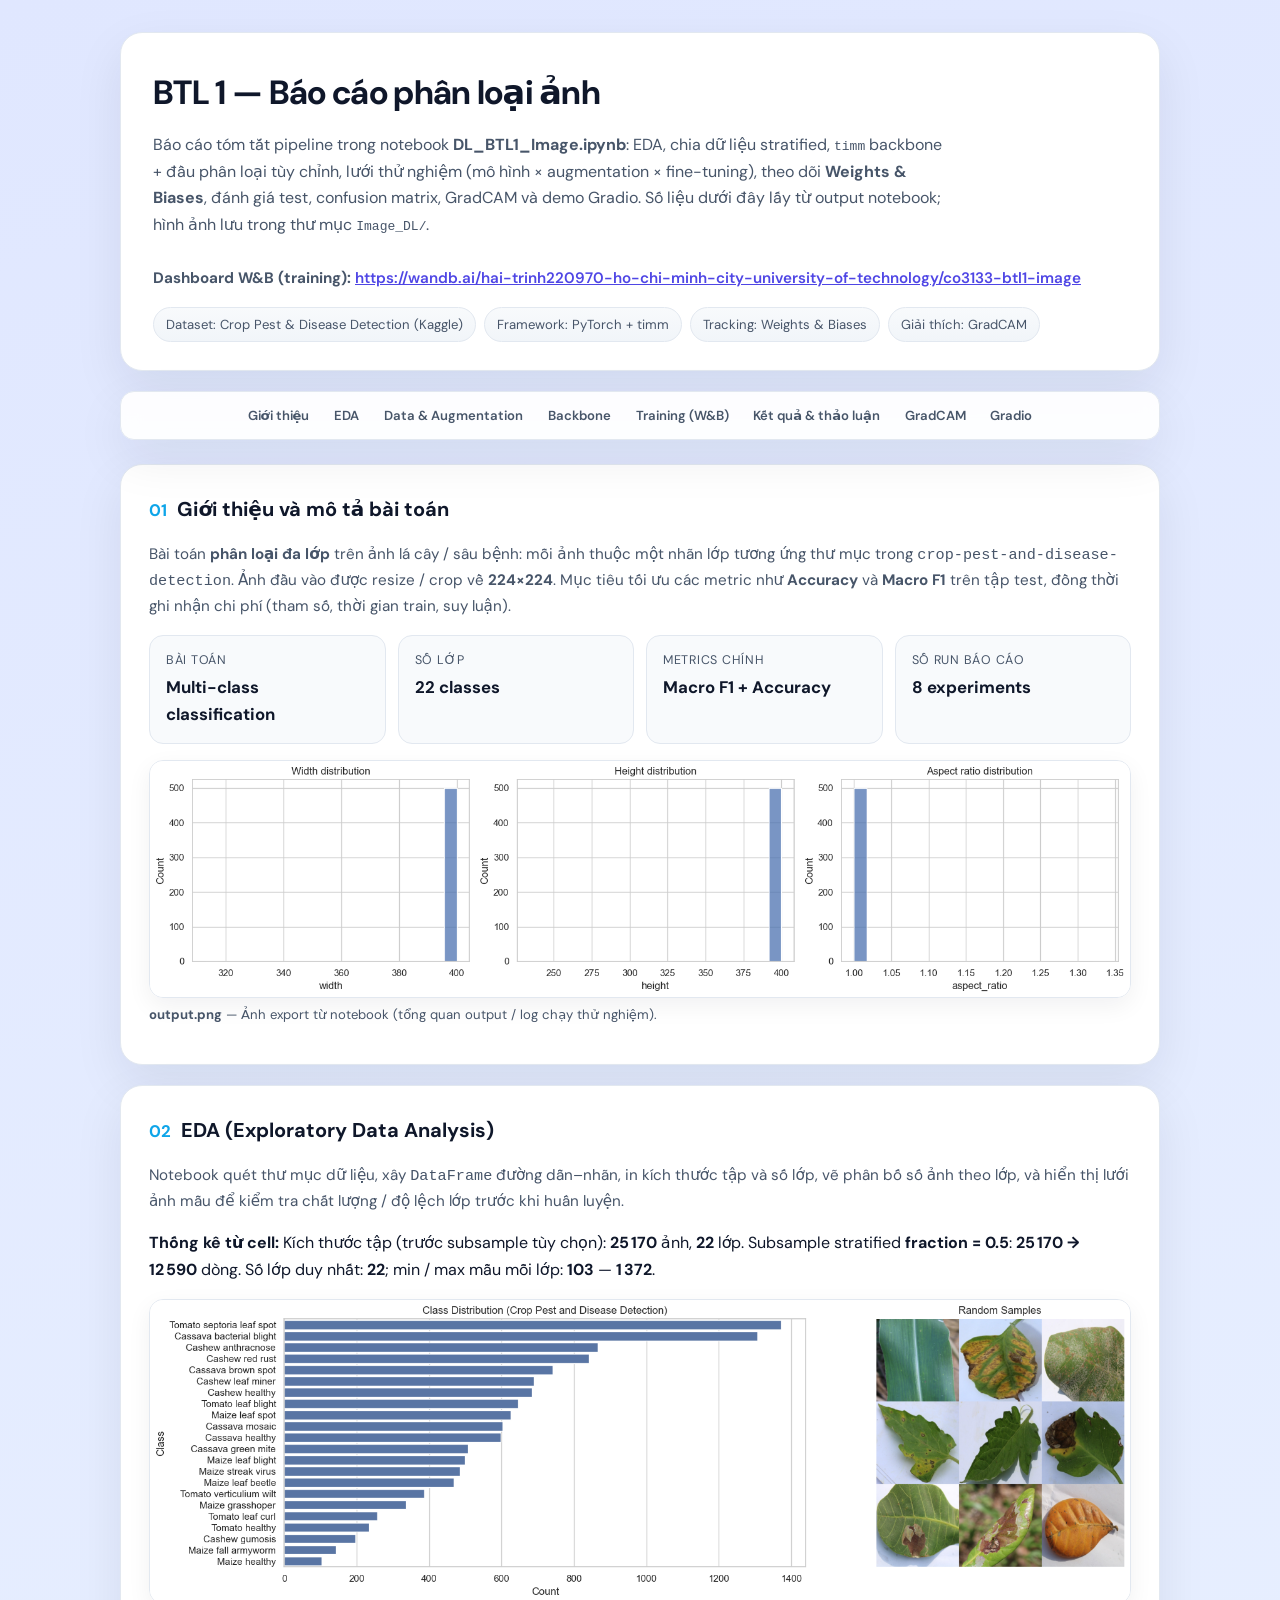
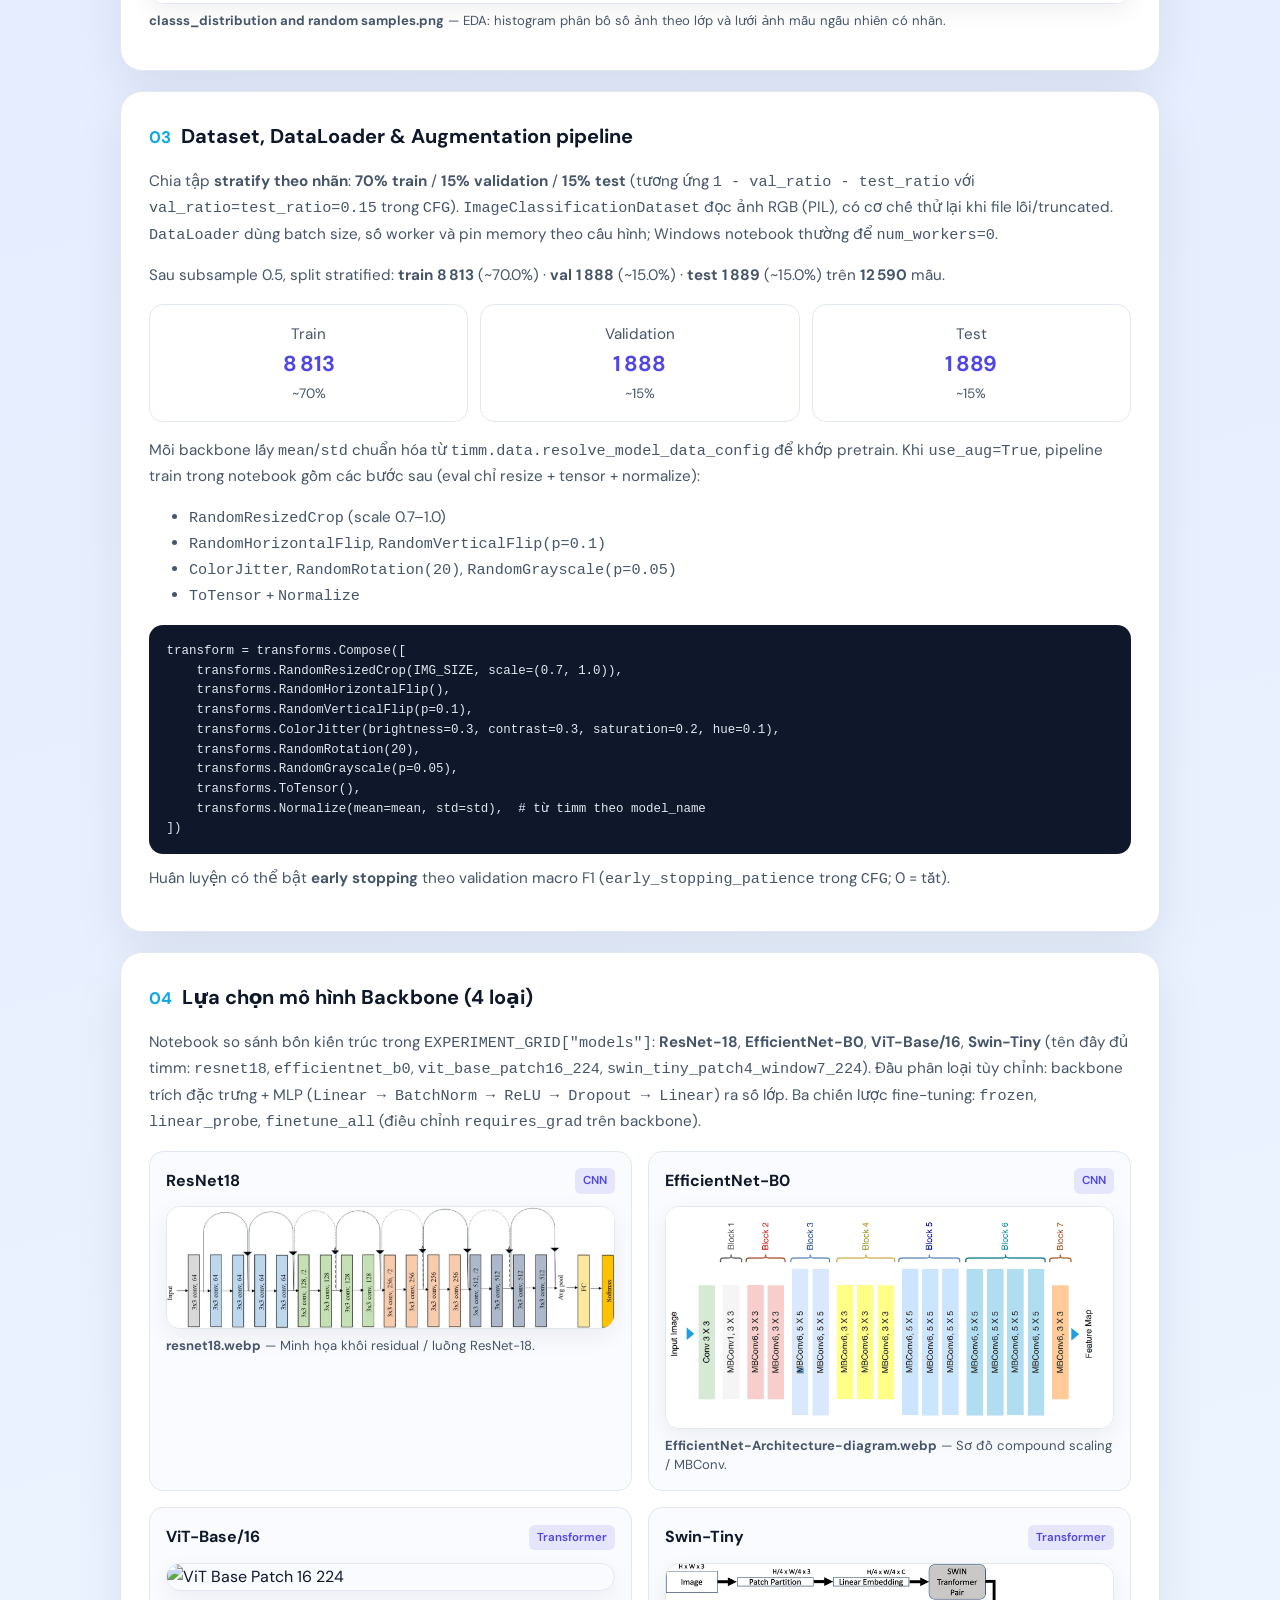
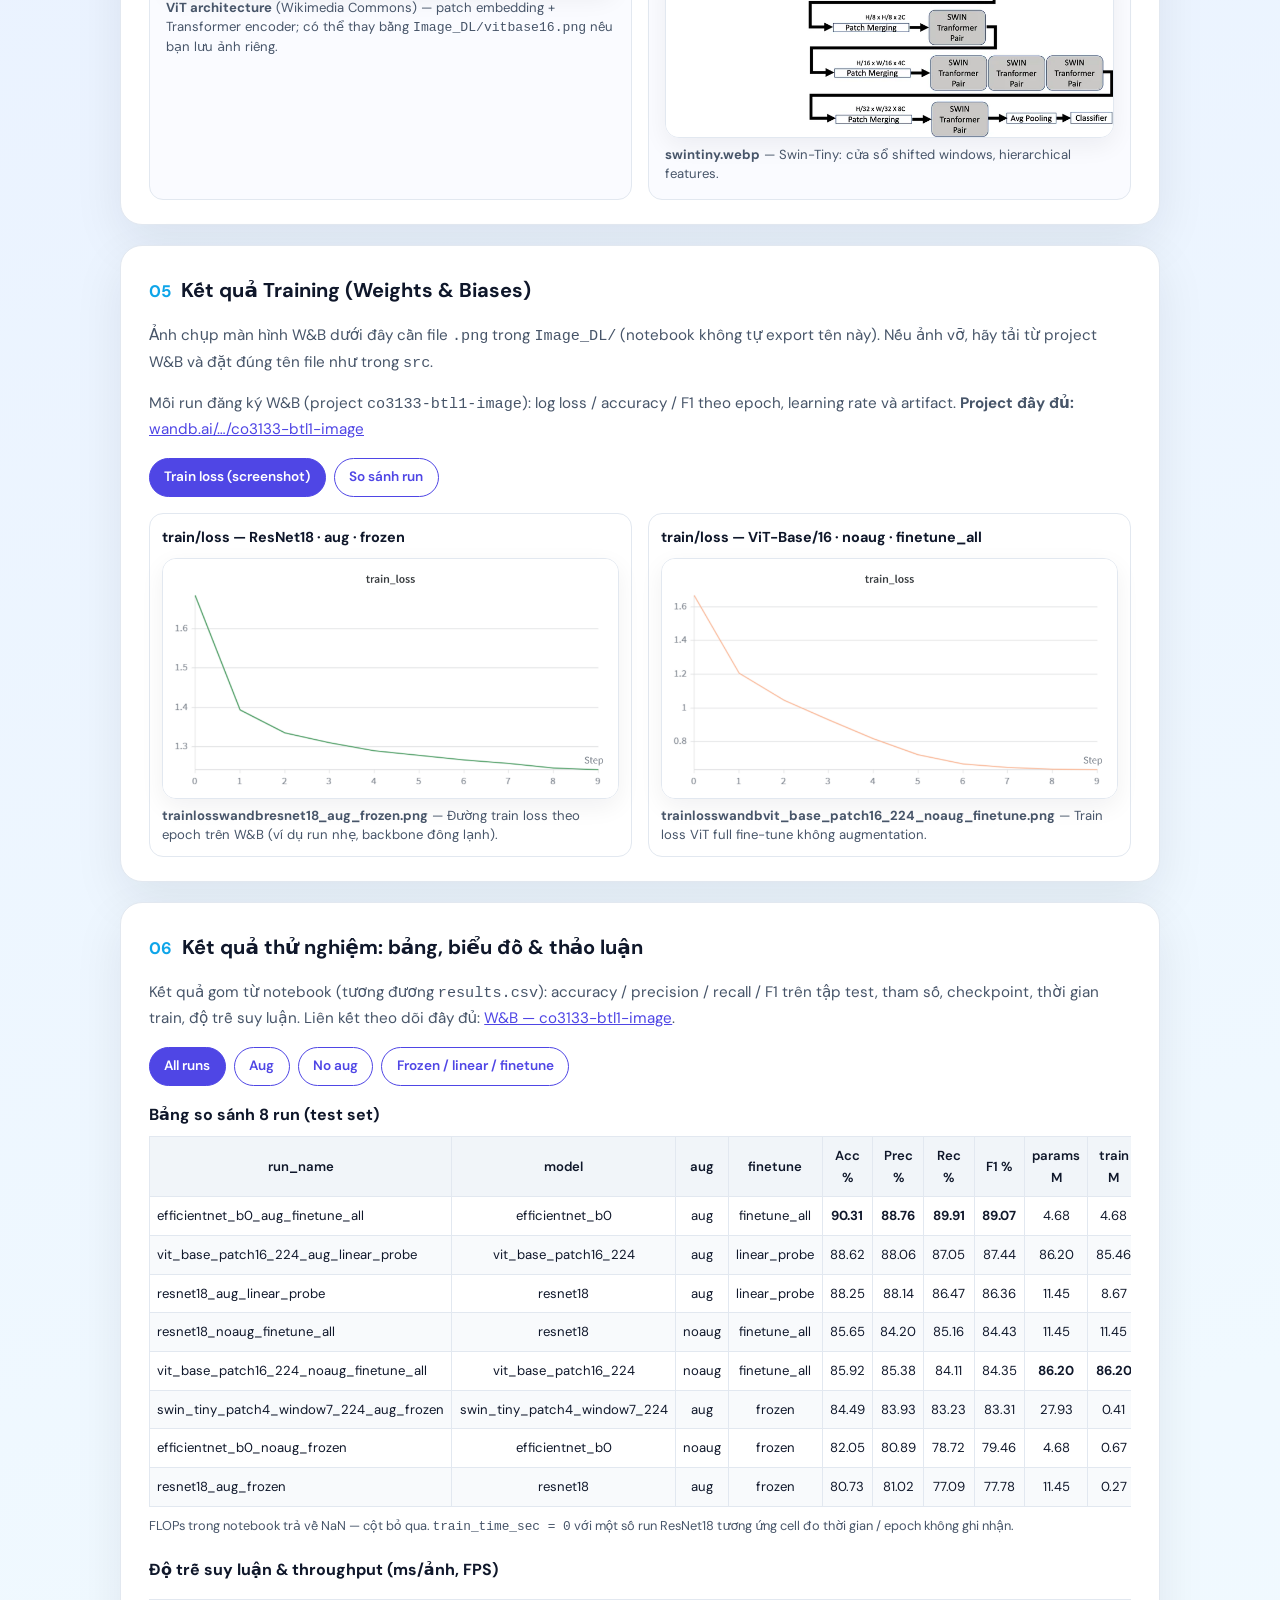
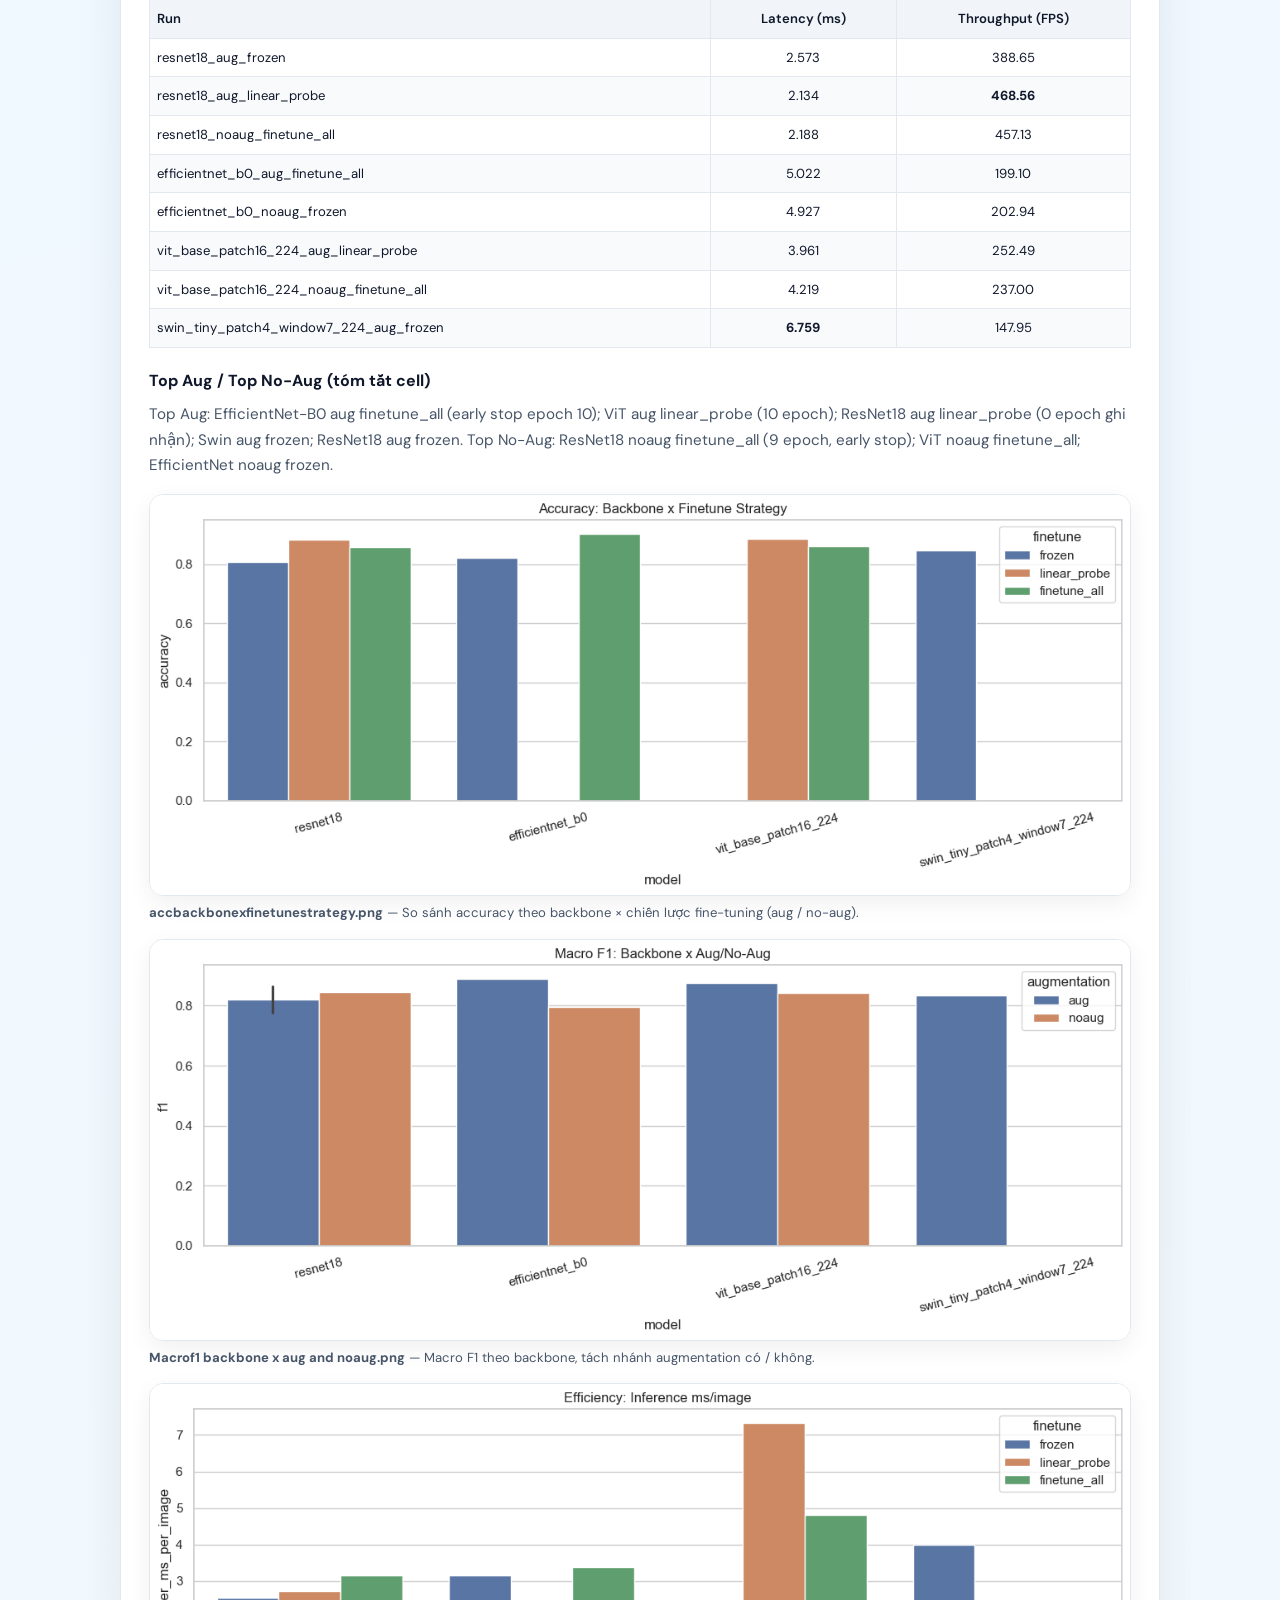
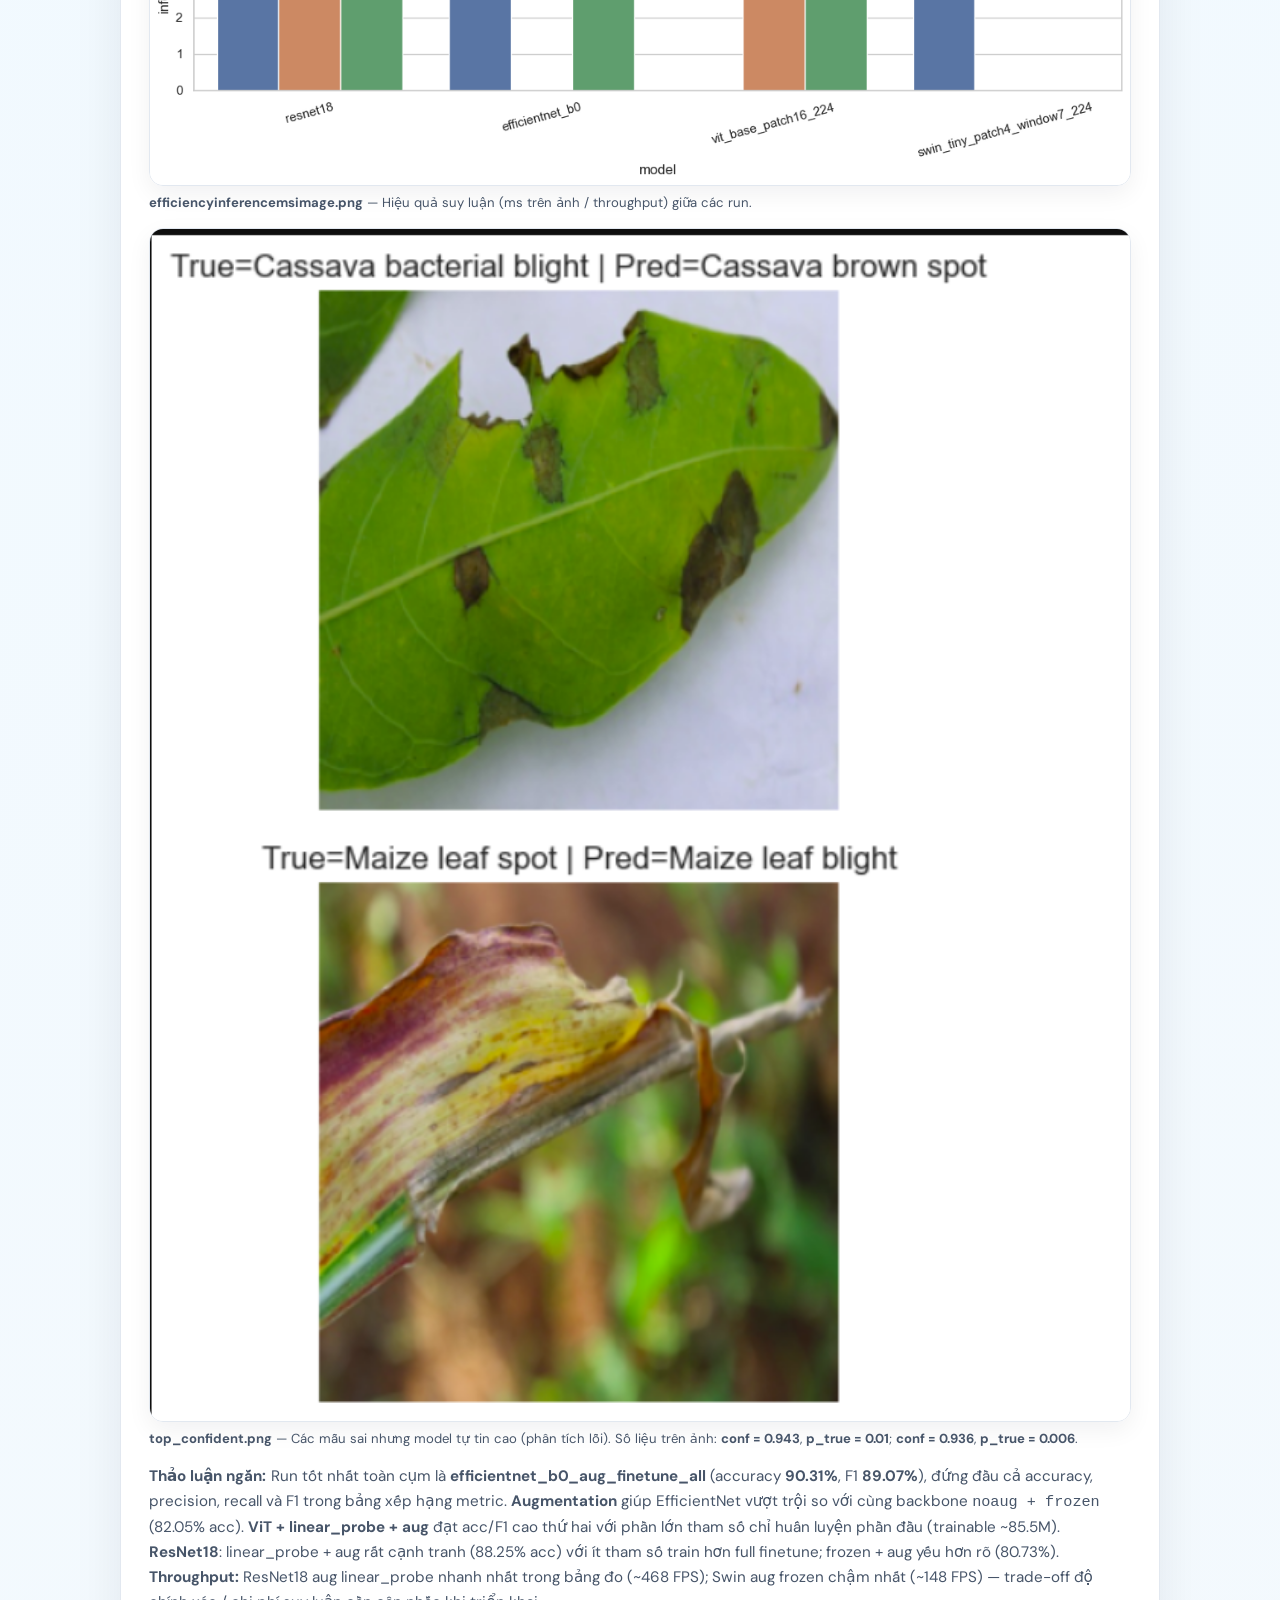
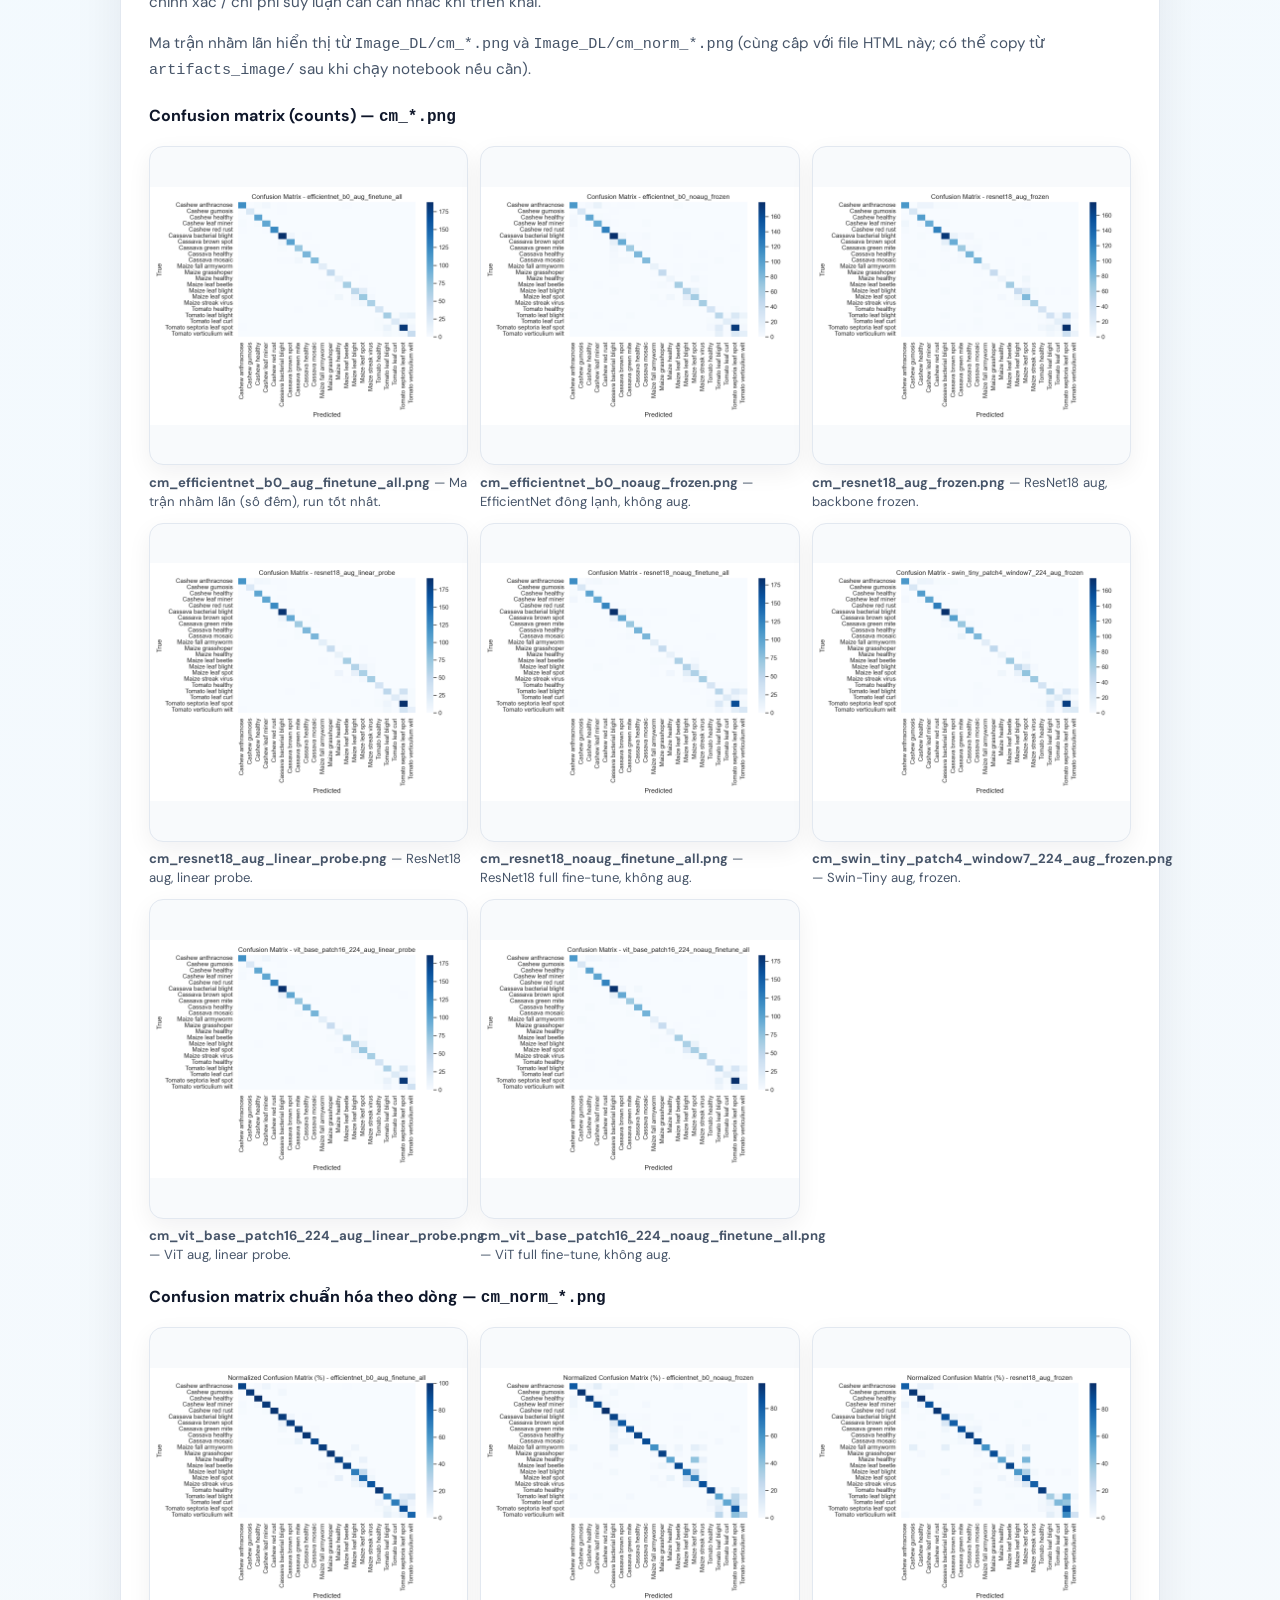
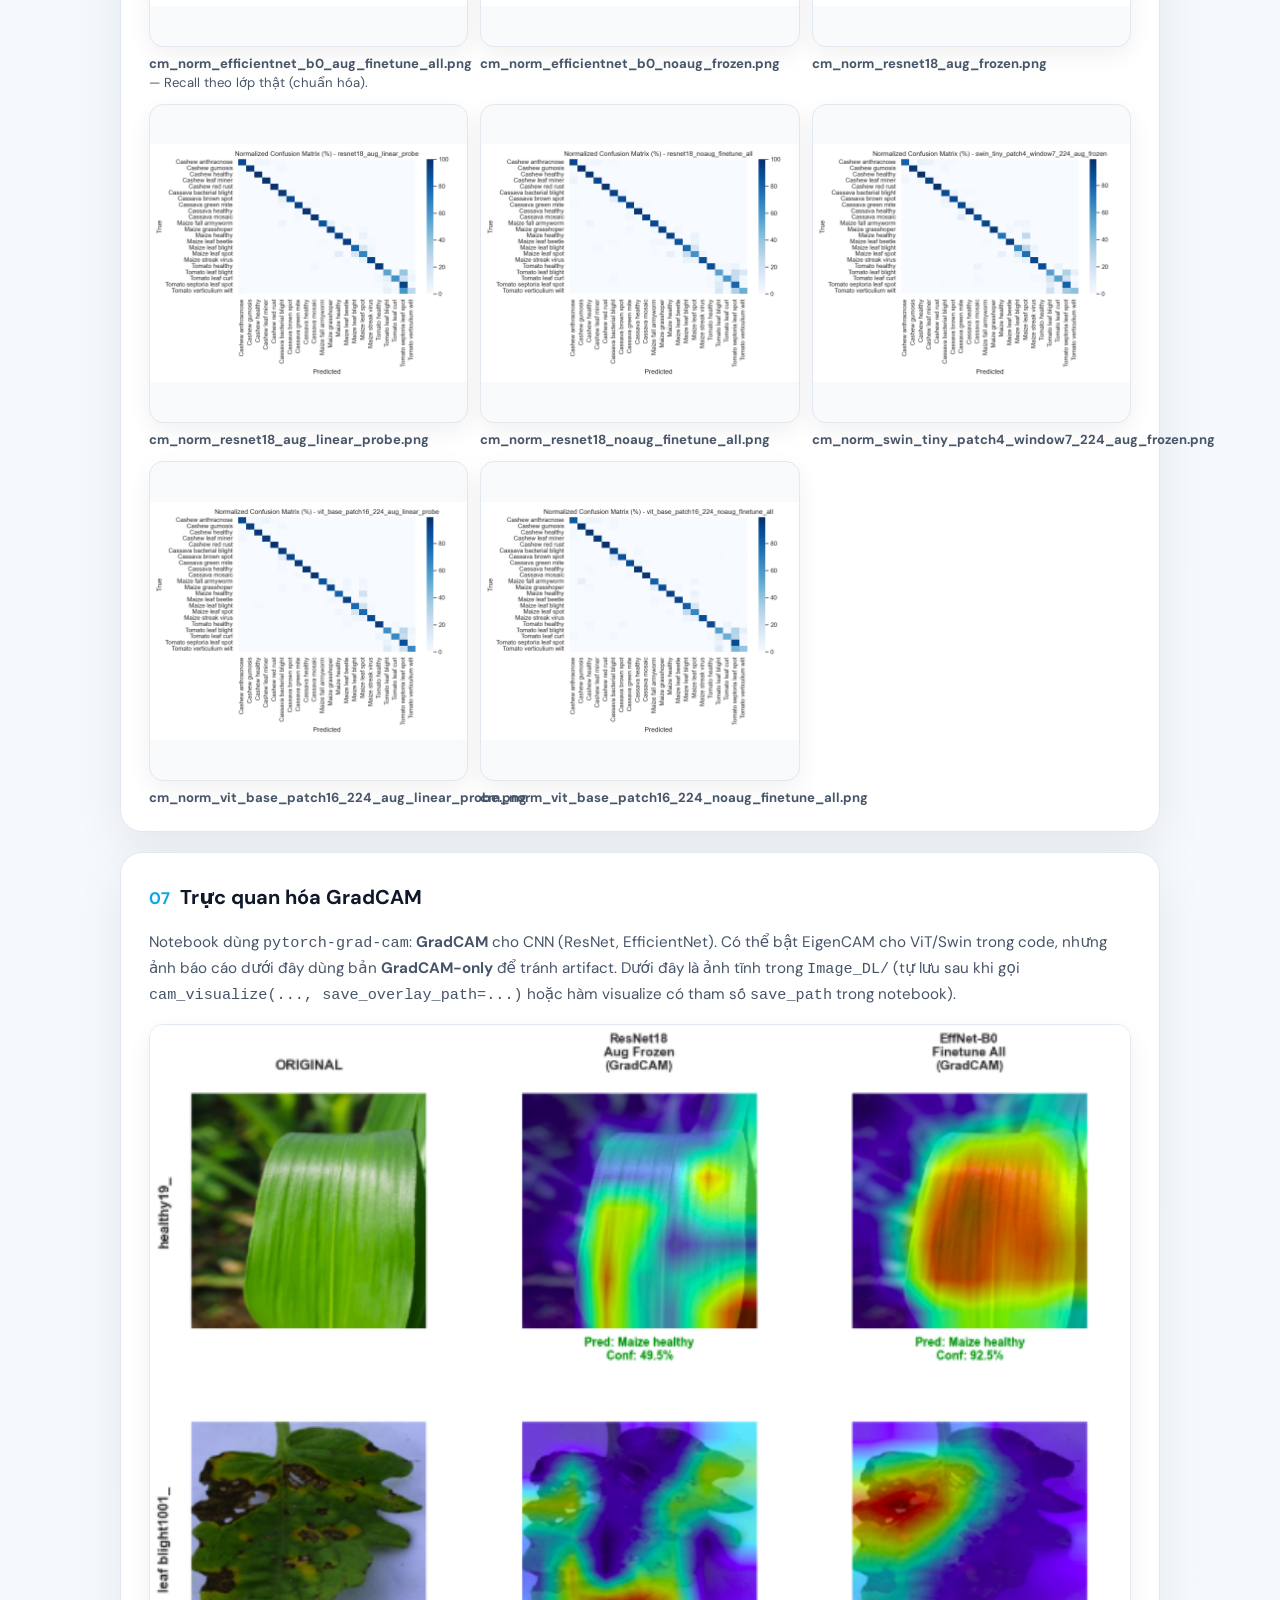
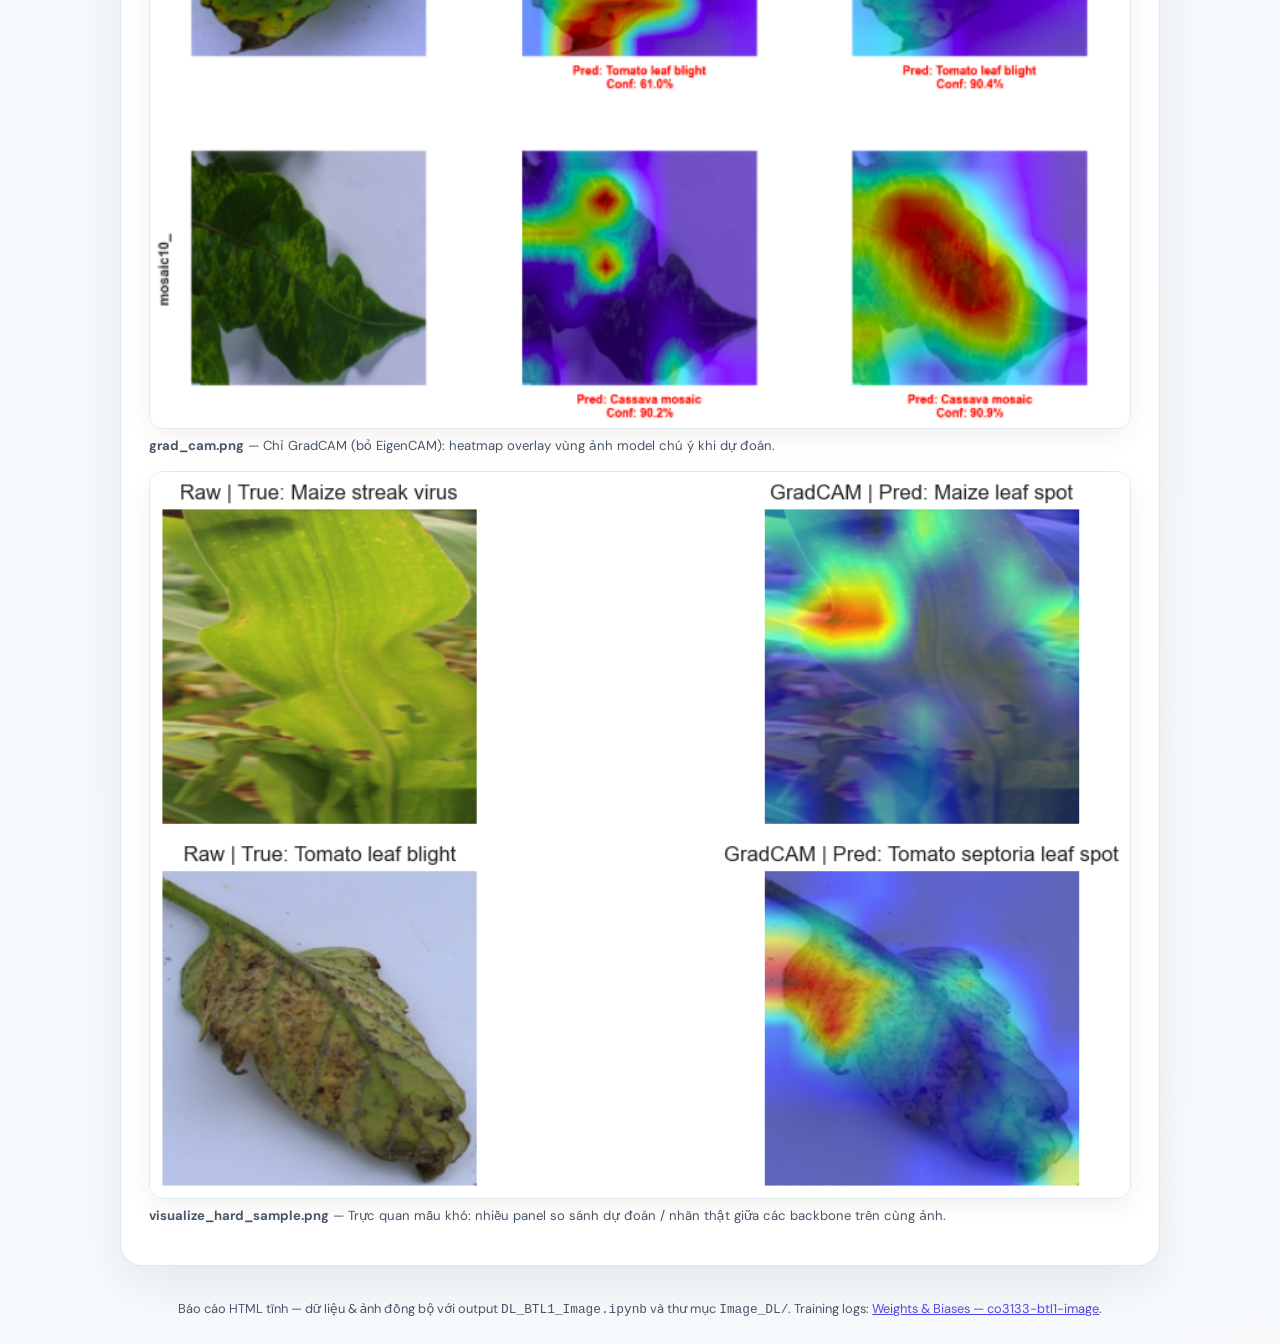
==== commit eb4aede3: "add ld page" ====
--- a/assignment1_image.html
+++ b/assignment1_image.html
@@ -589,7 +589,7 @@
         <span class="badge">Dataset: Crop Pest &amp; Disease Detection (Kaggle)</span>
         <span class="badge">Framework: PyTorch + timm</span>
         <span class="badge">Tracking: Weights &amp; Biases</span>
-        <span class="badge">Giải thích: GradCAM / EigenCAM</span>
+        <span class="badge">Giải thích: GradCAM</span>
       </div>
     </header>
 
@@ -1047,8 +1047,9 @@
       </figure>
       <figure class="report-figure">
         <img src="Image_DL/top_confident.png" alt="Top confident wrong predictions" loading="lazy" />
-        <figcaption><strong>top_confident.png</strong> — Các mẫu sai nhưng model tự tin cao (phân tích lỗi).
-        </figcaption>
+        <figcaption><strong>top_confident.png</strong> — Các mẫu sai nhưng model tự tin cao (phân tích lỗi). Số liệu
+          trên ảnh: <strong>conf = 0.943</strong>, <strong>p_true = 0.01</strong>; <strong>conf = 0.936</strong>,
+          <strong>p_true = 0.006</strong>.</figcaption>
       </figure>
 
       <p class="muted" style="margin-top:1rem;">
@@ -1065,45 +1066,45 @@
         nhất (~148 FPS) — trade-off độ chính xác / chi phí suy luận cần cân nhắc khi triển khai.
       </p>
 
-      <p class="muted" style="margin:0.75rem 0 0.25rem;">Ma trận nhầm lẫn do notebook lưu vào
-        <code>artifacts_image/cm_*.png</code> và <code>artifacts_image/cm_norm_*.png</code> (cùng cấp với file HTML
-        này).</p>
+      <p class="muted" style="margin:0.75rem 0 0.25rem;">Ma trận nhầm lẫn hiển thị từ
+        <code>Image_DL/cm_*.png</code> và <code>Image_DL/cm_norm_*.png</code> (cùng cấp với file HTML
+        này; có thể copy từ <code>artifacts_image/</code> sau khi chạy notebook nếu cần).</p>
       <h3 style="margin:1.25rem 0 0.5rem;font-size:1rem;">Confusion matrix (counts) — <code>cm_*.png</code></h3>
       <div class="cm-all-grid">
-        <figure class="report-figure"><img src="artifacts_image/cm_efficientnet_b0_aug_finetune_all.png"
+        <figure class="report-figure"><img src="Image_DL/cm_efficientnet_b0_aug_finetune_all.png"
             alt="CM EfficientNet aug finetune" loading="lazy" />
           <figcaption><strong>cm_efficientnet_b0_aug_finetune_all.png</strong> — Ma trận nhầm lẫn (số đếm), run tốt
             nhất.</figcaption>
         </figure>
-        <figure class="report-figure"><img src="artifacts_image/cm_efficientnet_b0_noaug_frozen.png"
+        <figure class="report-figure"><img src="Image_DL/cm_efficientnet_b0_noaug_frozen.png"
             alt="CM EfficientNet noaug frozen" loading="lazy" />
           <figcaption><strong>cm_efficientnet_b0_noaug_frozen.png</strong> — EfficientNet đông lạnh, không aug.
           </figcaption>
         </figure>
-        <figure class="report-figure"><img src="artifacts_image/cm_resnet18_aug_frozen.png" alt="CM ResNet18 aug frozen"
+        <figure class="report-figure"><img src="Image_DL/cm_resnet18_aug_frozen.png" alt="CM ResNet18 aug frozen"
             loading="lazy" />
           <figcaption><strong>cm_resnet18_aug_frozen.png</strong> — ResNet18 aug, backbone frozen.</figcaption>
         </figure>
-        <figure class="report-figure"><img src="artifacts_image/cm_resnet18_aug_linear_probe.png"
+        <figure class="report-figure"><img src="Image_DL/cm_resnet18_aug_linear_probe.png"
             alt="CM ResNet18 aug linear" loading="lazy" />
           <figcaption><strong>cm_resnet18_aug_linear_probe.png</strong> — ResNet18 aug, linear probe.</figcaption>
         </figure>
-        <figure class="report-figure"><img src="artifacts_image/cm_resnet18_noaug_finetune_all.png"
+        <figure class="report-figure"><img src="Image_DL/cm_resnet18_noaug_finetune_all.png"
             alt="CM ResNet18 noaug finetune" loading="lazy" />
           <figcaption><strong>cm_resnet18_noaug_finetune_all.png</strong> — ResNet18 full fine-tune, không aug.
           </figcaption>
         </figure>
-        <figure class="report-figure"><img src="artifacts_image/cm_swin_tiny_patch4_window7_224_aug_frozen.png"
+        <figure class="report-figure"><img src="Image_DL/cm_swin_tiny_patch4_window7_224_aug_frozen.png"
             alt="CM Swin aug frozen" loading="lazy" />
           <figcaption><strong>cm_swin_tiny_patch4_window7_224_aug_frozen.png</strong> — Swin-Tiny aug, frozen.
           </figcaption>
         </figure>
-        <figure class="report-figure"><img src="artifacts_image/cm_vit_base_patch16_224_aug_linear_probe.png"
+        <figure class="report-figure"><img src="Image_DL/cm_vit_base_patch16_224_aug_linear_probe.png"
             alt="CM ViT aug linear" loading="lazy" />
           <figcaption><strong>cm_vit_base_patch16_224_aug_linear_probe.png</strong> — ViT aug, linear probe.
           </figcaption>
         </figure>
-        <figure class="report-figure"><img src="artifacts_image/cm_vit_base_patch16_224_noaug_finetune_all.png"
+        <figure class="report-figure"><img src="Image_DL/cm_vit_base_patch16_224_noaug_finetune_all.png"
             alt="CM ViT noaug finetune" loading="lazy" />
           <figcaption><strong>cm_vit_base_patch16_224_noaug_finetune_all.png</strong> — ViT full fine-tune, không aug.
           </figcaption>
@@ -1113,36 +1114,36 @@
       <h3 style="margin:1.25rem 0 0.5rem;font-size:1rem;">Confusion matrix chuẩn hóa theo dòng —
         <code>cm_norm_*.png</code></h3>
       <div class="cm-all-grid">
-        <figure class="report-figure"><img src="artifacts_image/cm_norm_efficientnet_b0_aug_finetune_all.png"
+        <figure class="report-figure"><img src="Image_DL/cm_norm_efficientnet_b0_aug_finetune_all.png"
             alt="CM norm EfficientNet aug finetune" loading="lazy" />
           <figcaption><strong>cm_norm_efficientnet_b0_aug_finetune_all.png</strong> — Recall theo lớp thật (chuẩn hóa).
           </figcaption>
         </figure>
-        <figure class="report-figure"><img src="artifacts_image/cm_norm_efficientnet_b0_noaug_frozen.png"
+        <figure class="report-figure"><img src="Image_DL/cm_norm_efficientnet_b0_noaug_frozen.png"
             alt="CM norm EfficientNet noaug frozen" loading="lazy" />
           <figcaption><strong>cm_norm_efficientnet_b0_noaug_frozen.png</strong></figcaption>
         </figure>
-        <figure class="report-figure"><img src="artifacts_image/cm_norm_resnet18_aug_frozen.png"
+        <figure class="report-figure"><img src="Image_DL/cm_norm_resnet18_aug_frozen.png"
             alt="CM norm ResNet18 aug frozen" loading="lazy" />
           <figcaption><strong>cm_norm_resnet18_aug_frozen.png</strong></figcaption>
         </figure>
-        <figure class="report-figure"><img src="artifacts_image/cm_norm_resnet18_aug_linear_probe.png"
+        <figure class="report-figure"><img src="Image_DL/cm_norm_resnet18_aug_linear_probe.png"
             alt="CM norm ResNet18 aug linear" loading="lazy" />
           <figcaption><strong>cm_norm_resnet18_aug_linear_probe.png</strong></figcaption>
         </figure>
-        <figure class="report-figure"><img src="artifacts_image/cm_norm_resnet18_noaug_finetune_all.png"
+        <figure class="report-figure"><img src="Image_DL/cm_norm_resnet18_noaug_finetune_all.png"
             alt="CM norm ResNet18 noaug finetune" loading="lazy" />
           <figcaption><strong>cm_norm_resnet18_noaug_finetune_all.png</strong></figcaption>
         </figure>
-        <figure class="report-figure"><img src="artifacts_image/cm_norm_swin_tiny_patch4_window7_224_aug_frozen.png"
+        <figure class="report-figure"><img src="Image_DL/cm_norm_swin_tiny_patch4_window7_224_aug_frozen.png"
             alt="CM norm Swin" loading="lazy" />
           <figcaption><strong>cm_norm_swin_tiny_patch4_window7_224_aug_frozen.png</strong></figcaption>
         </figure>
-        <figure class="report-figure"><img src="artifacts_image/cm_norm_vit_base_patch16_224_aug_linear_probe.png"
+        <figure class="report-figure"><img src="Image_DL/cm_norm_vit_base_patch16_224_aug_linear_probe.png"
             alt="CM norm ViT aug linear" loading="lazy" />
           <figcaption><strong>cm_norm_vit_base_patch16_224_aug_linear_probe.png</strong></figcaption>
         </figure>
-        <figure class="report-figure"><img src="artifacts_image/cm_norm_vit_base_patch16_224_noaug_finetune_all.png"
+        <figure class="report-figure"><img src="Image_DL/cm_norm_vit_base_patch16_224_noaug_finetune_all.png"
             alt="CM norm ViT noaug" loading="lazy" />
           <figcaption><strong>cm_norm_vit_base_patch16_224_noaug_finetune_all.png</strong></figcaption>
         </figure>
@@ -1151,18 +1152,18 @@
 
     <!-- 07 -->
     <section class="card" id="s07">
-      <h2 class="sec-title"><span class="sec-num">07</span> Trực quan hóa GradCAM / EigenCAM</h2>
+      <h2 class="sec-title"><span class="sec-num">07</span> Trực quan hóa GradCAM</h2>
       <p class="muted">
-        Notebook dùng <code>pytorch-grad-cam</code>: <strong>GradCAM</strong> cho CNN (ResNet, EfficientNet),
-        <strong>EigenCAM</strong> cho ViT/Swin khi bật <code>use_eigen</code>.
+        Notebook dùng <code>pytorch-grad-cam</code>: <strong>GradCAM</strong> cho CNN (ResNet, EfficientNet). Có thể bật
+        EigenCAM cho ViT/Swin trong code, nhưng ảnh báo cáo dưới đây dùng bản <strong>GradCAM-only</strong> để tránh artifact.
         Dưới đây là ảnh tĩnh trong <code>Image_DL/</code> (tự lưu sau khi gọi
         <code>cam_visualize(..., save_overlay_path=...)</code> hoặc hàm visualize có tham số <code>save_path</code>
         trong notebook).
       </p>
       <figure class="report-figure">
         <img src="Image_DL/grad_cam.png" alt="GradCAM và heatmap overlay" loading="lazy" />
-        <figcaption><strong>grad_cam.png</strong> — Heatmap GradCAM/EigenCAM: vùng ảnh model chú ý khi dự đoán (overlay
-          lên ảnh gốc).</figcaption>
+        <figcaption><strong>grad_cam.png</strong> — Chỉ GradCAM (bỏ EigenCAM): heatmap overlay vùng ảnh model chú ý khi
+          dự đoán.</figcaption>
       </figure>
       <figure class="report-figure">
         <img src="Image_DL/visualize_hard_sample.png" alt="So sánh mẫu khó nhiều backbone" loading="lazy" />
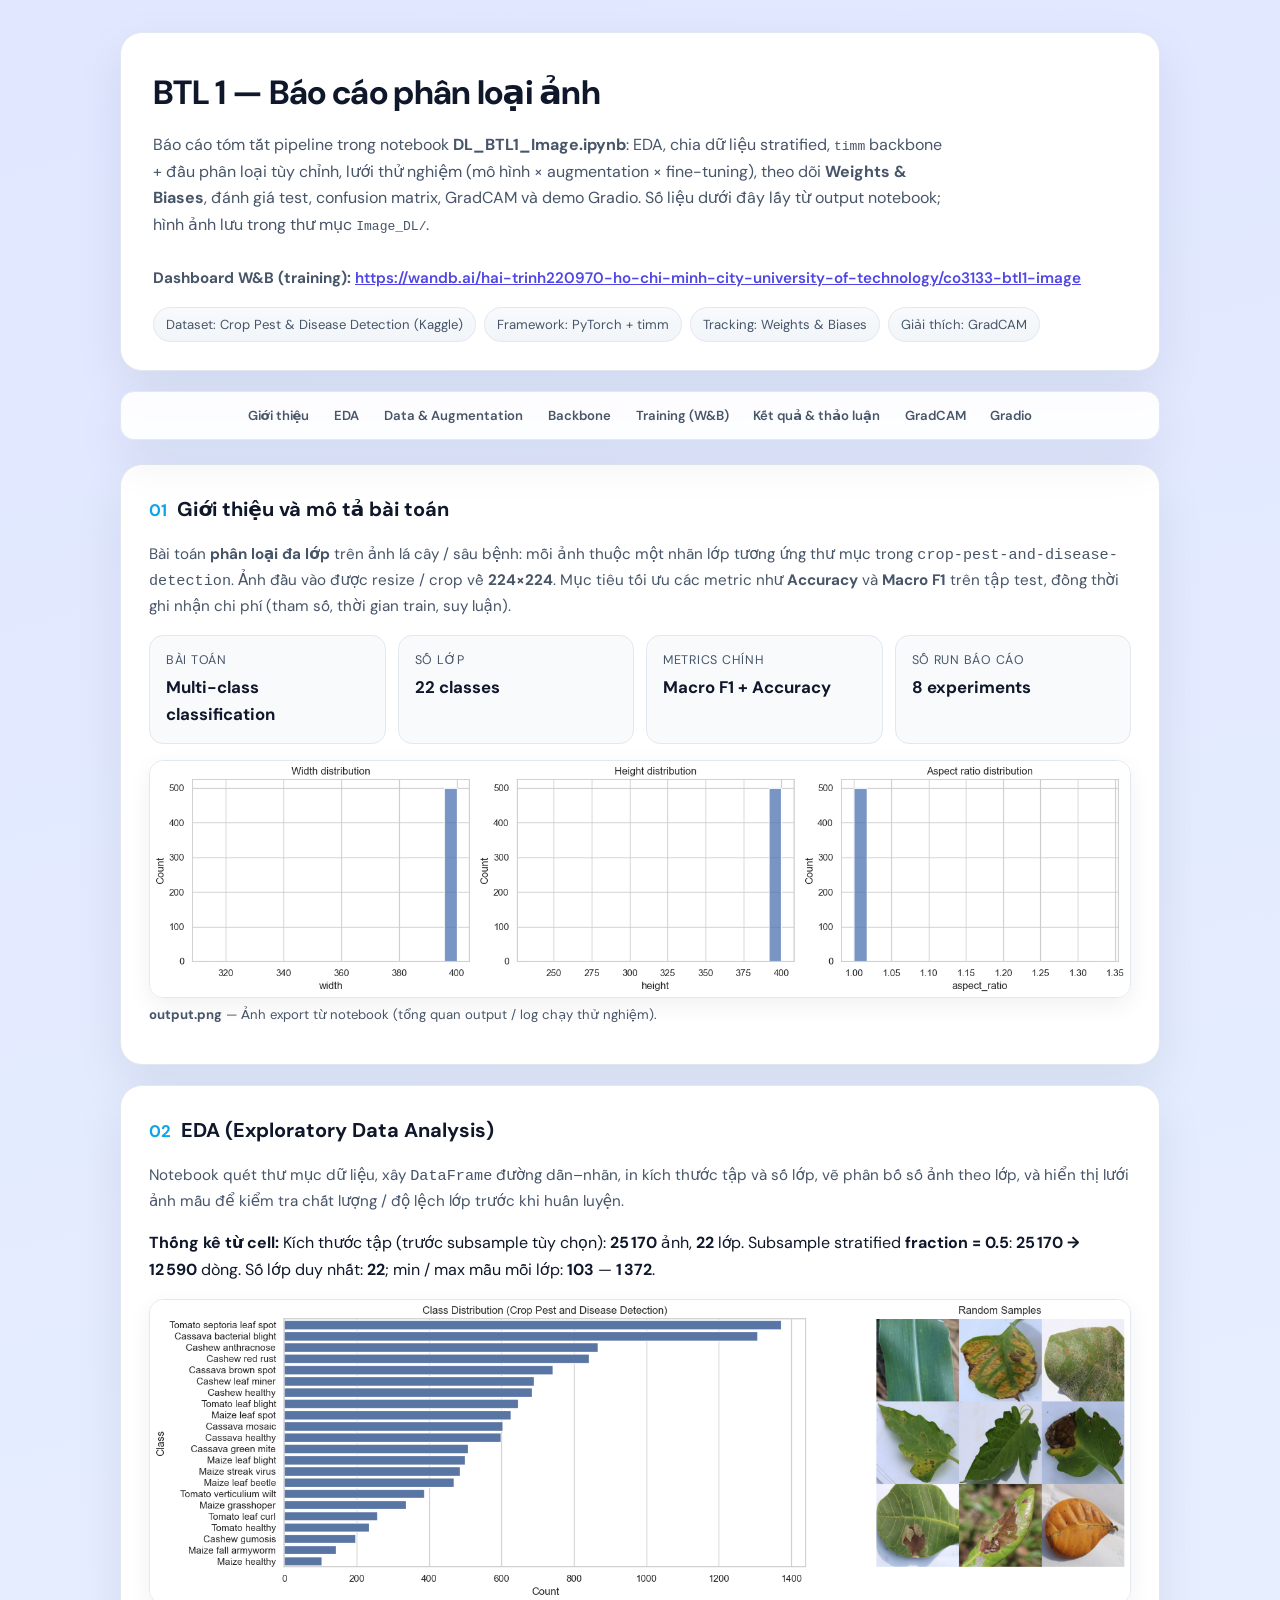
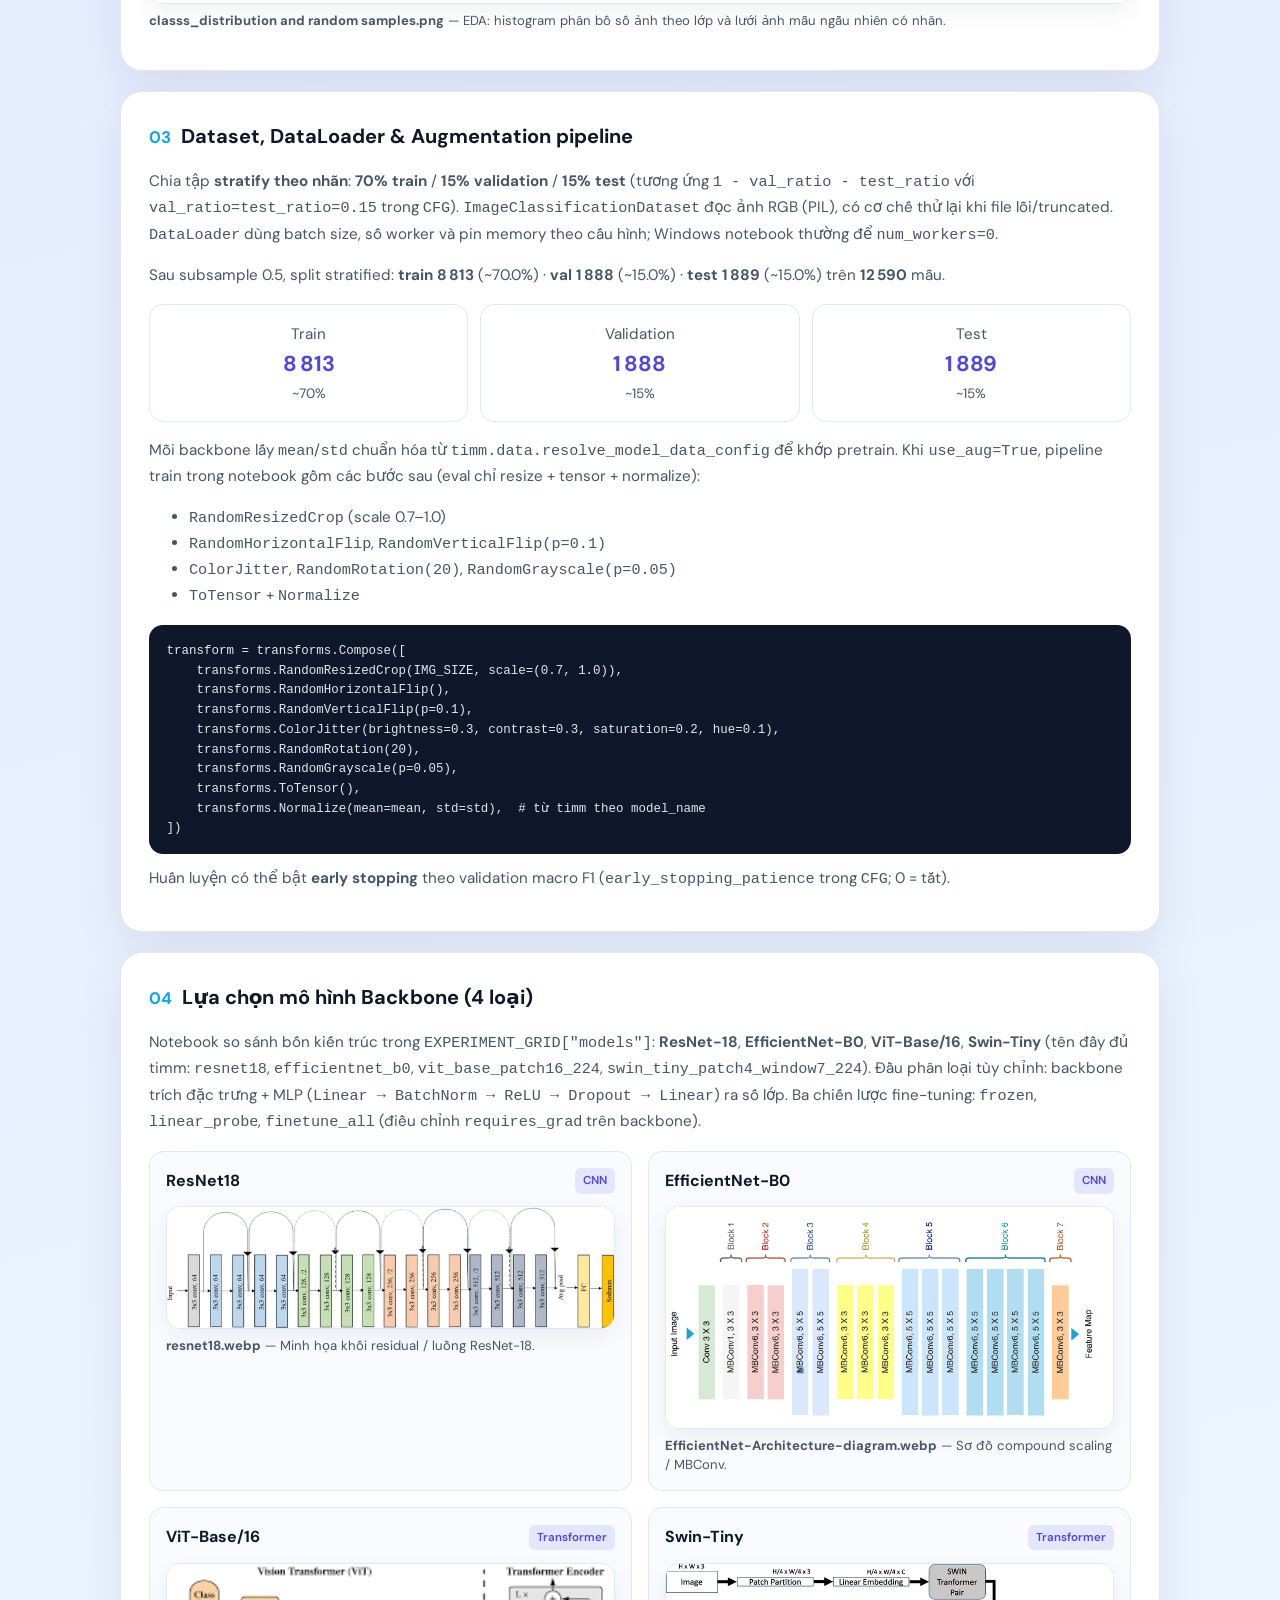
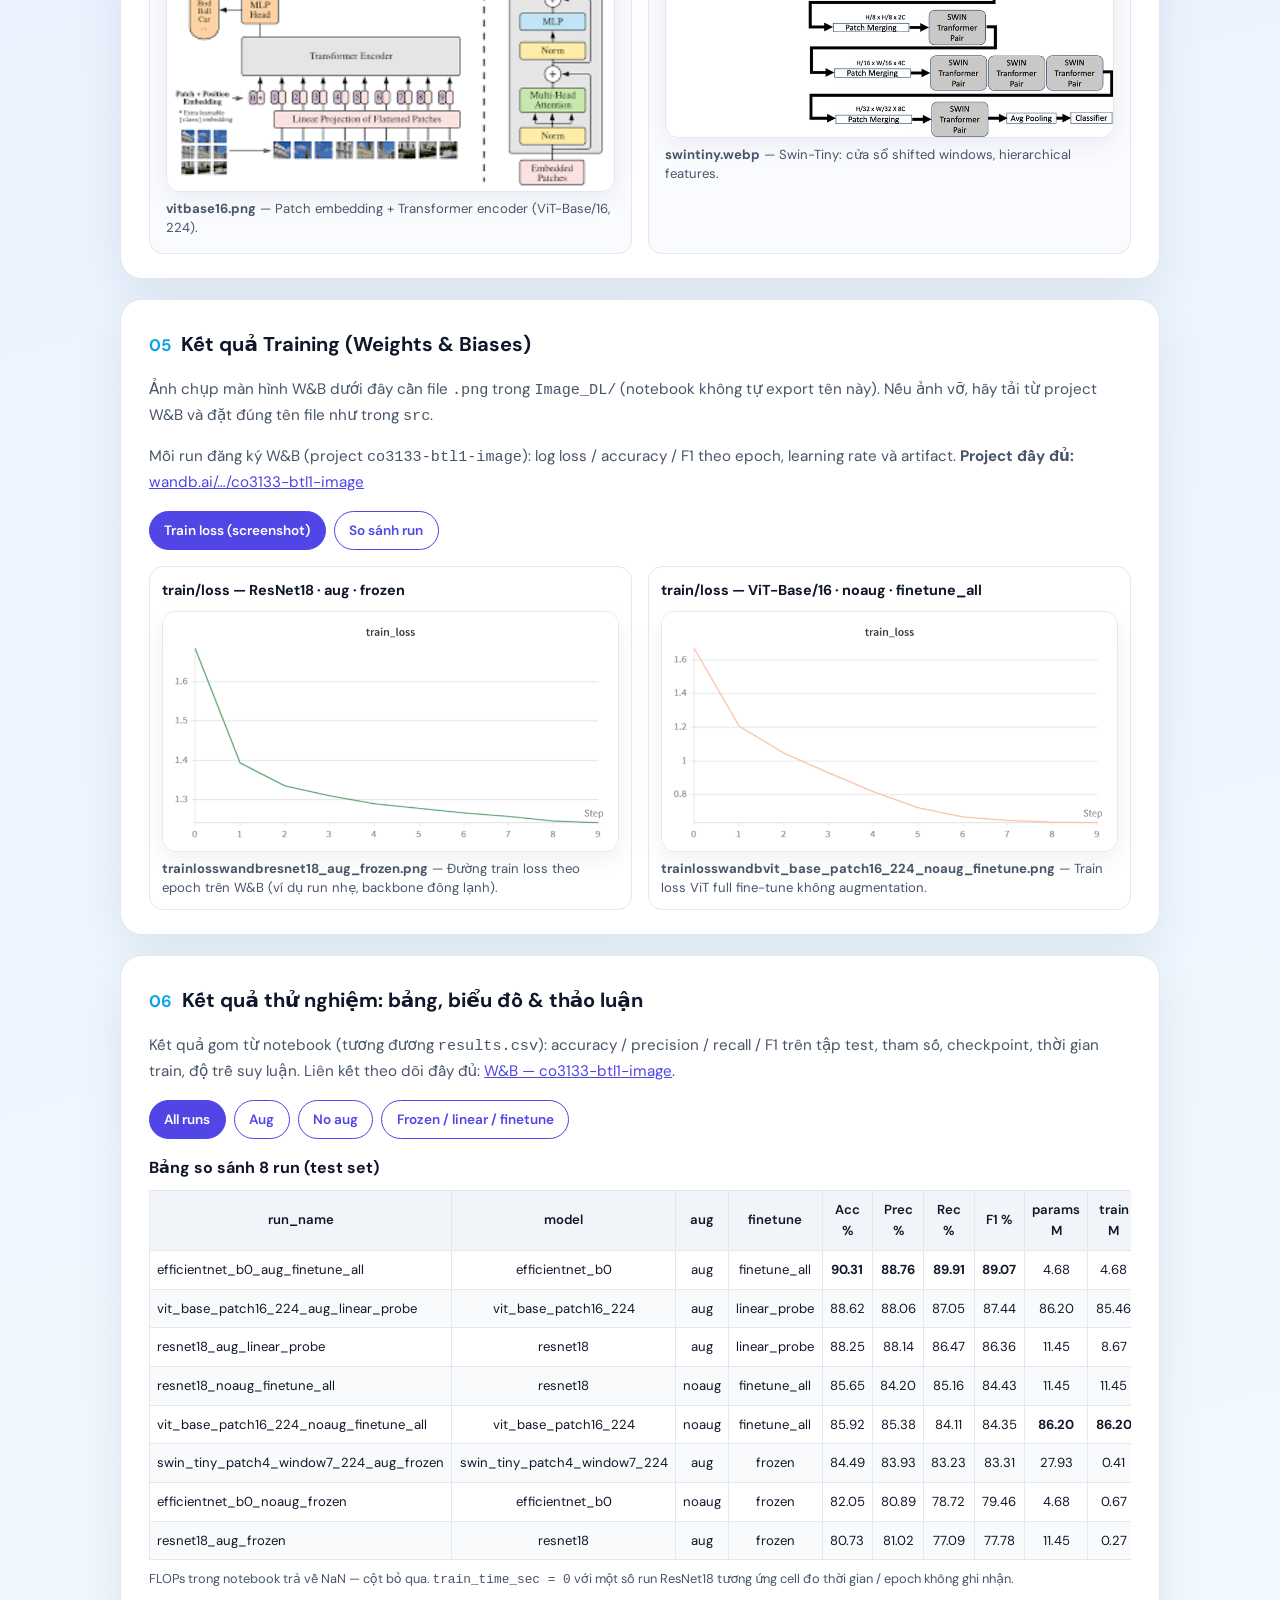
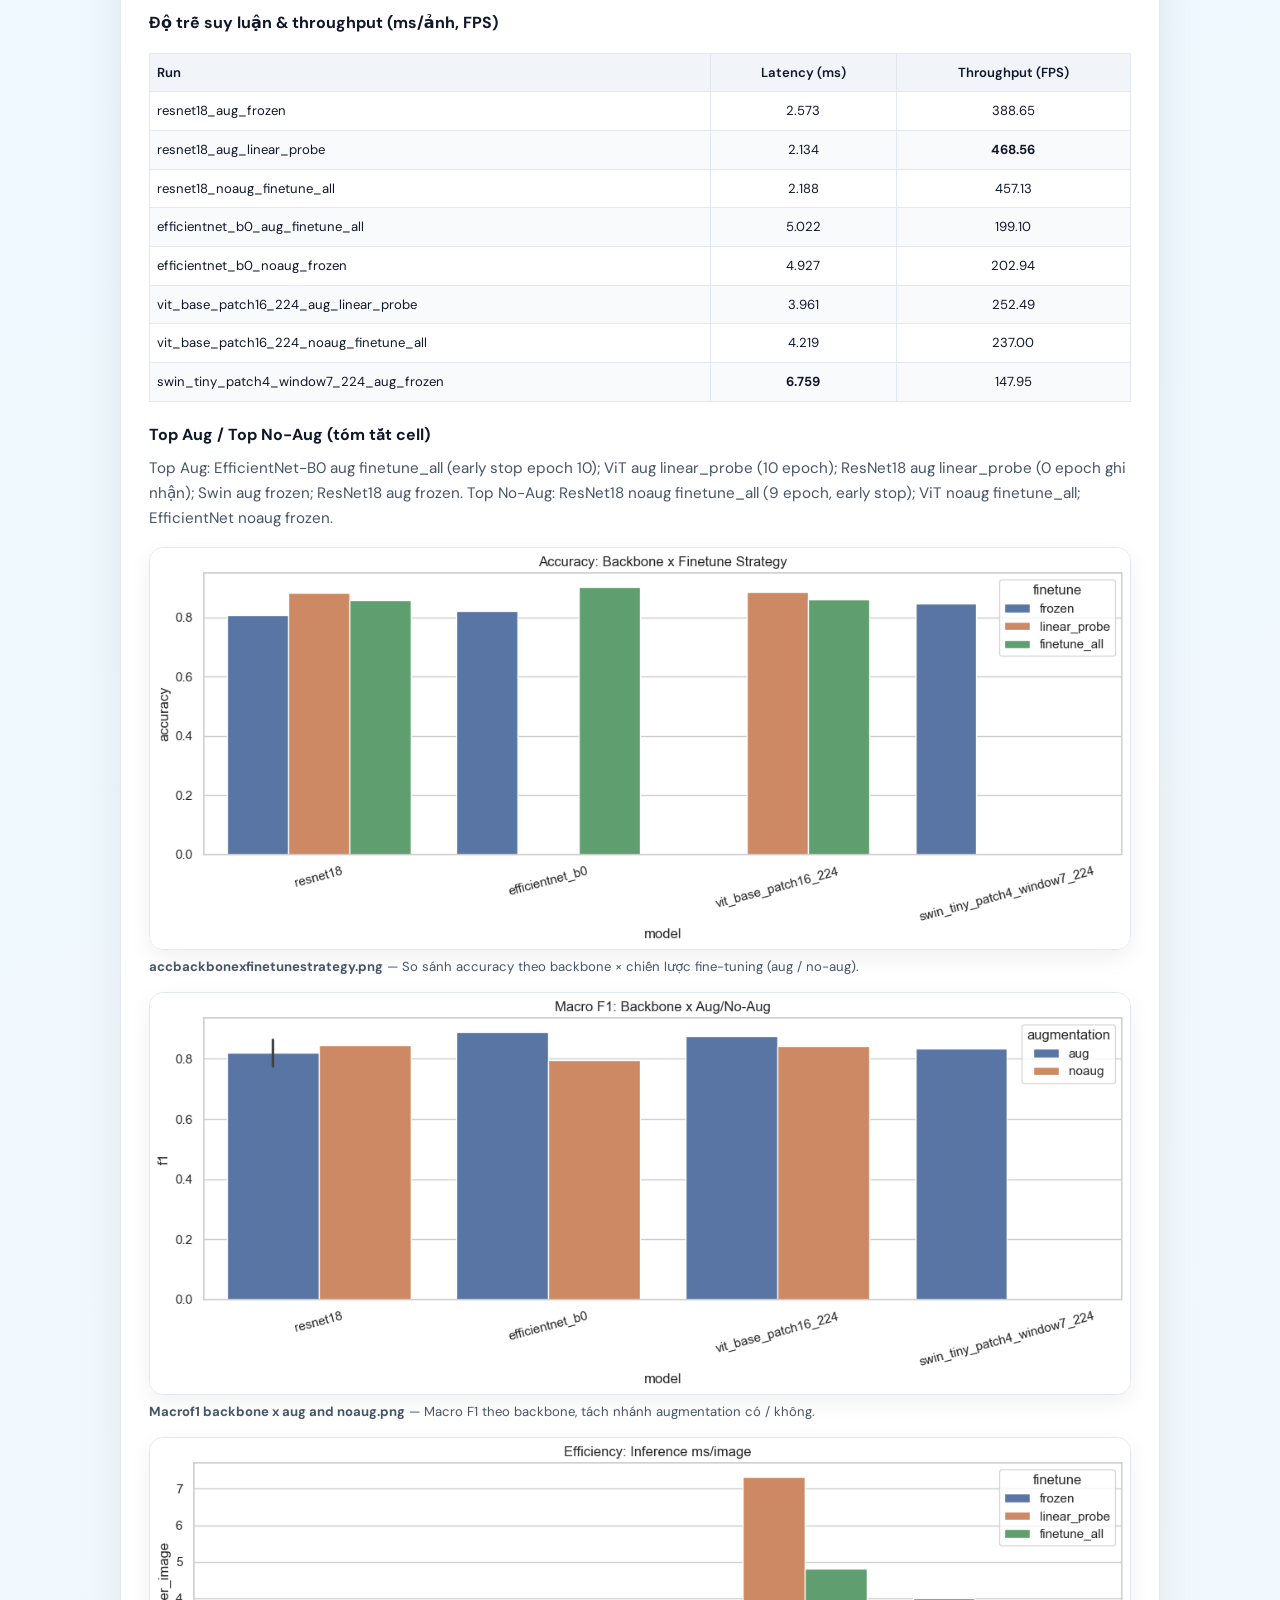
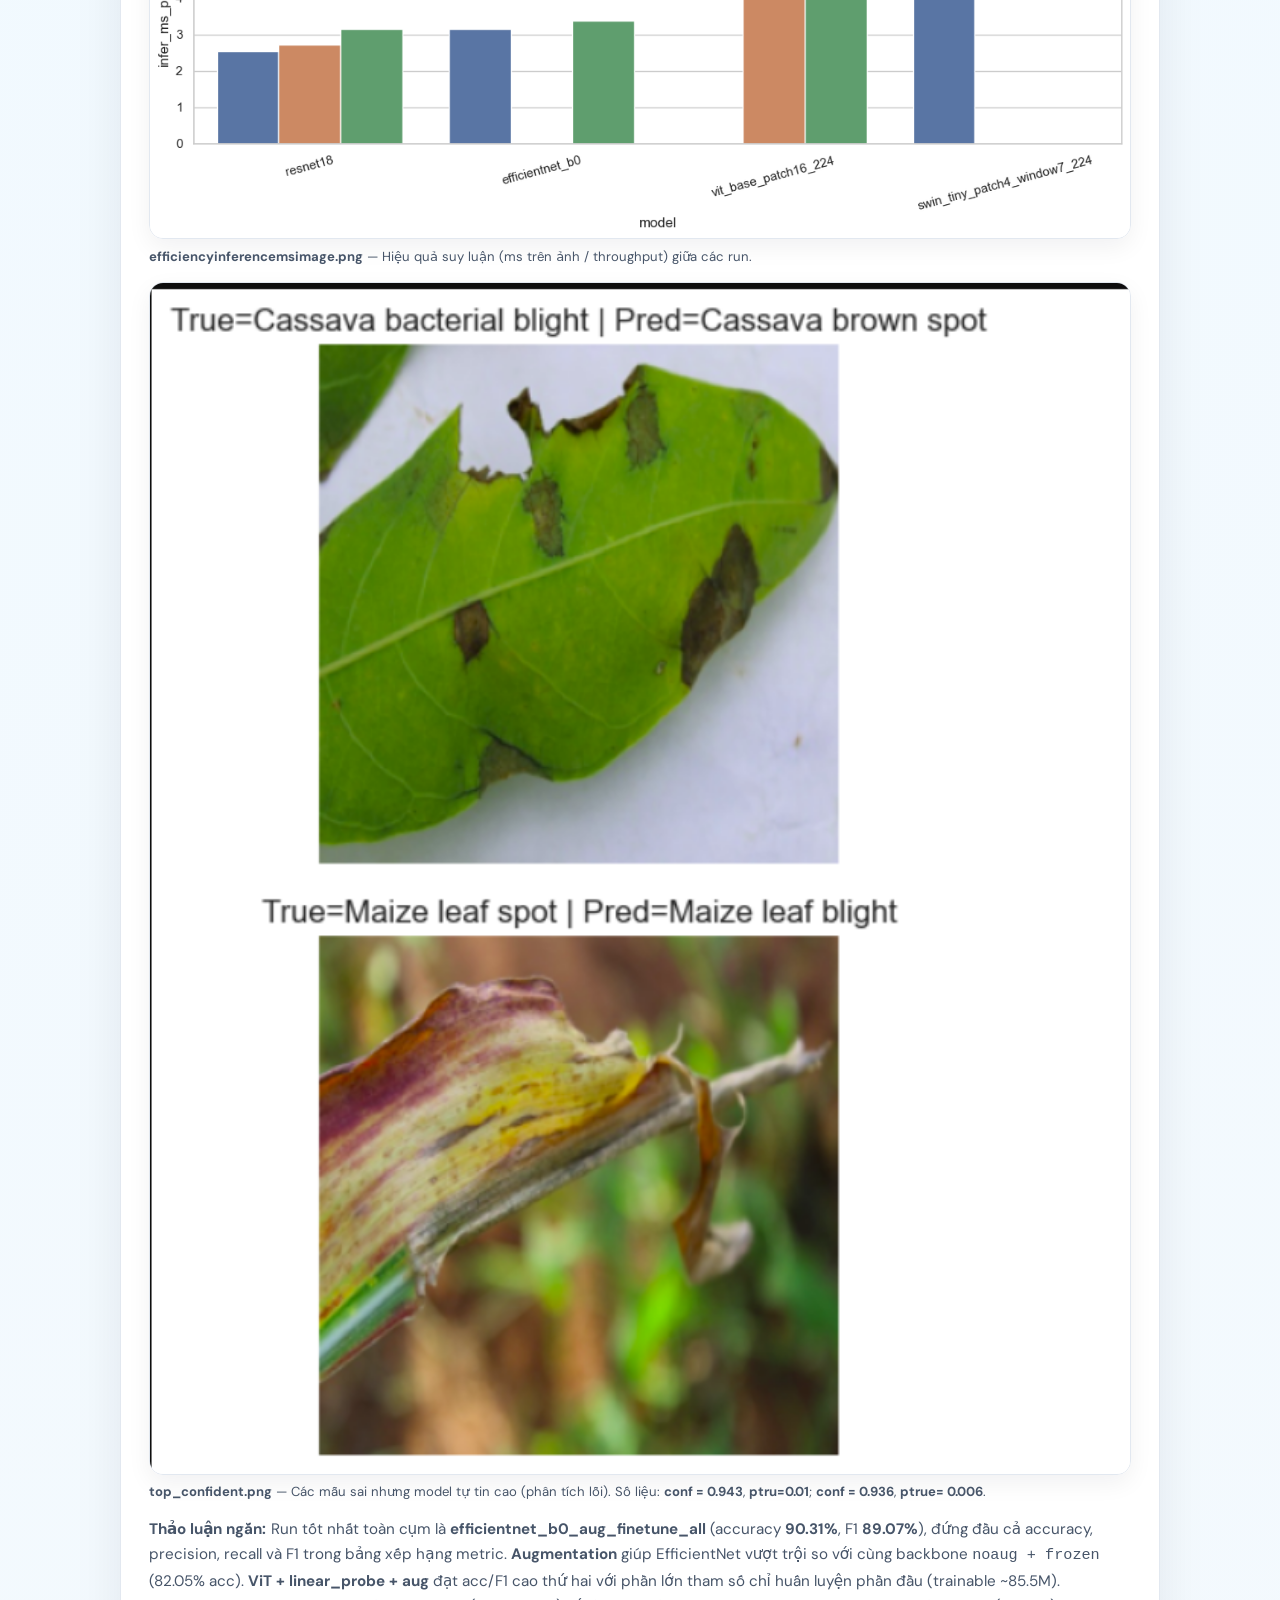
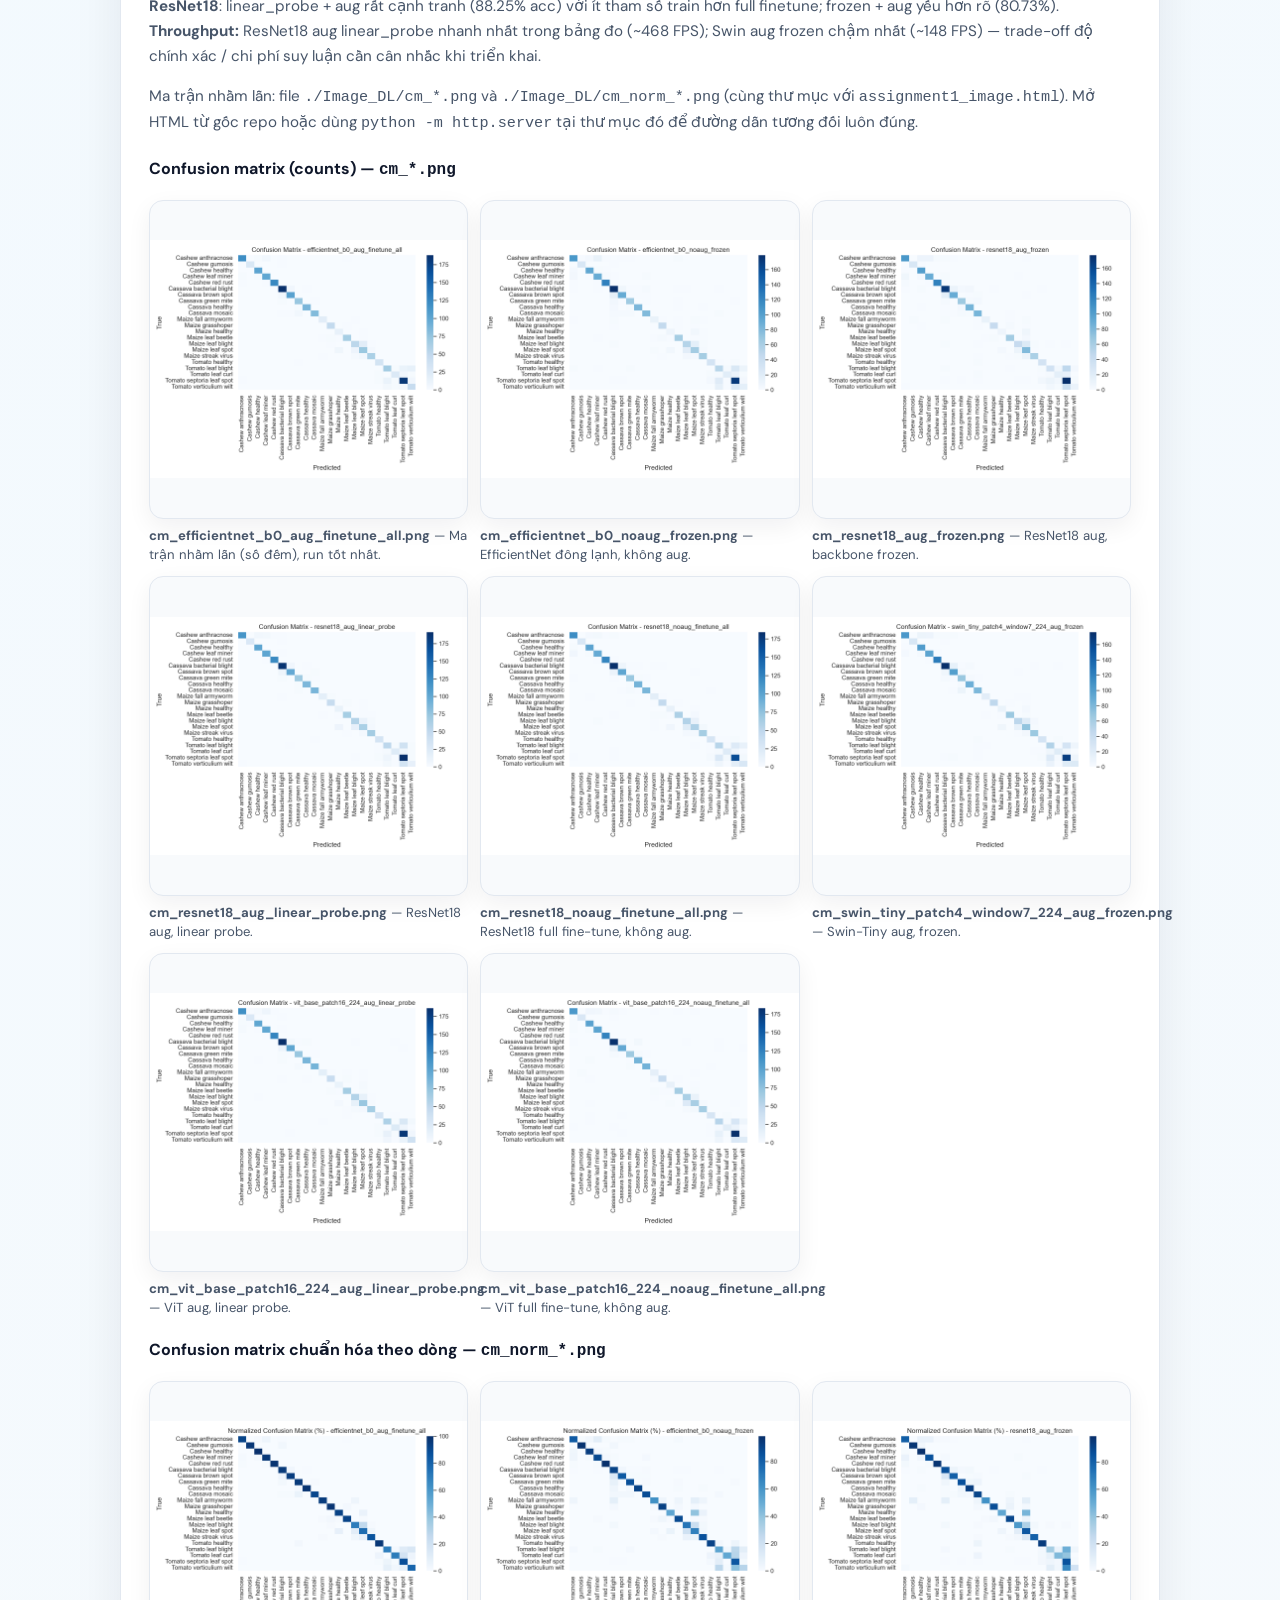
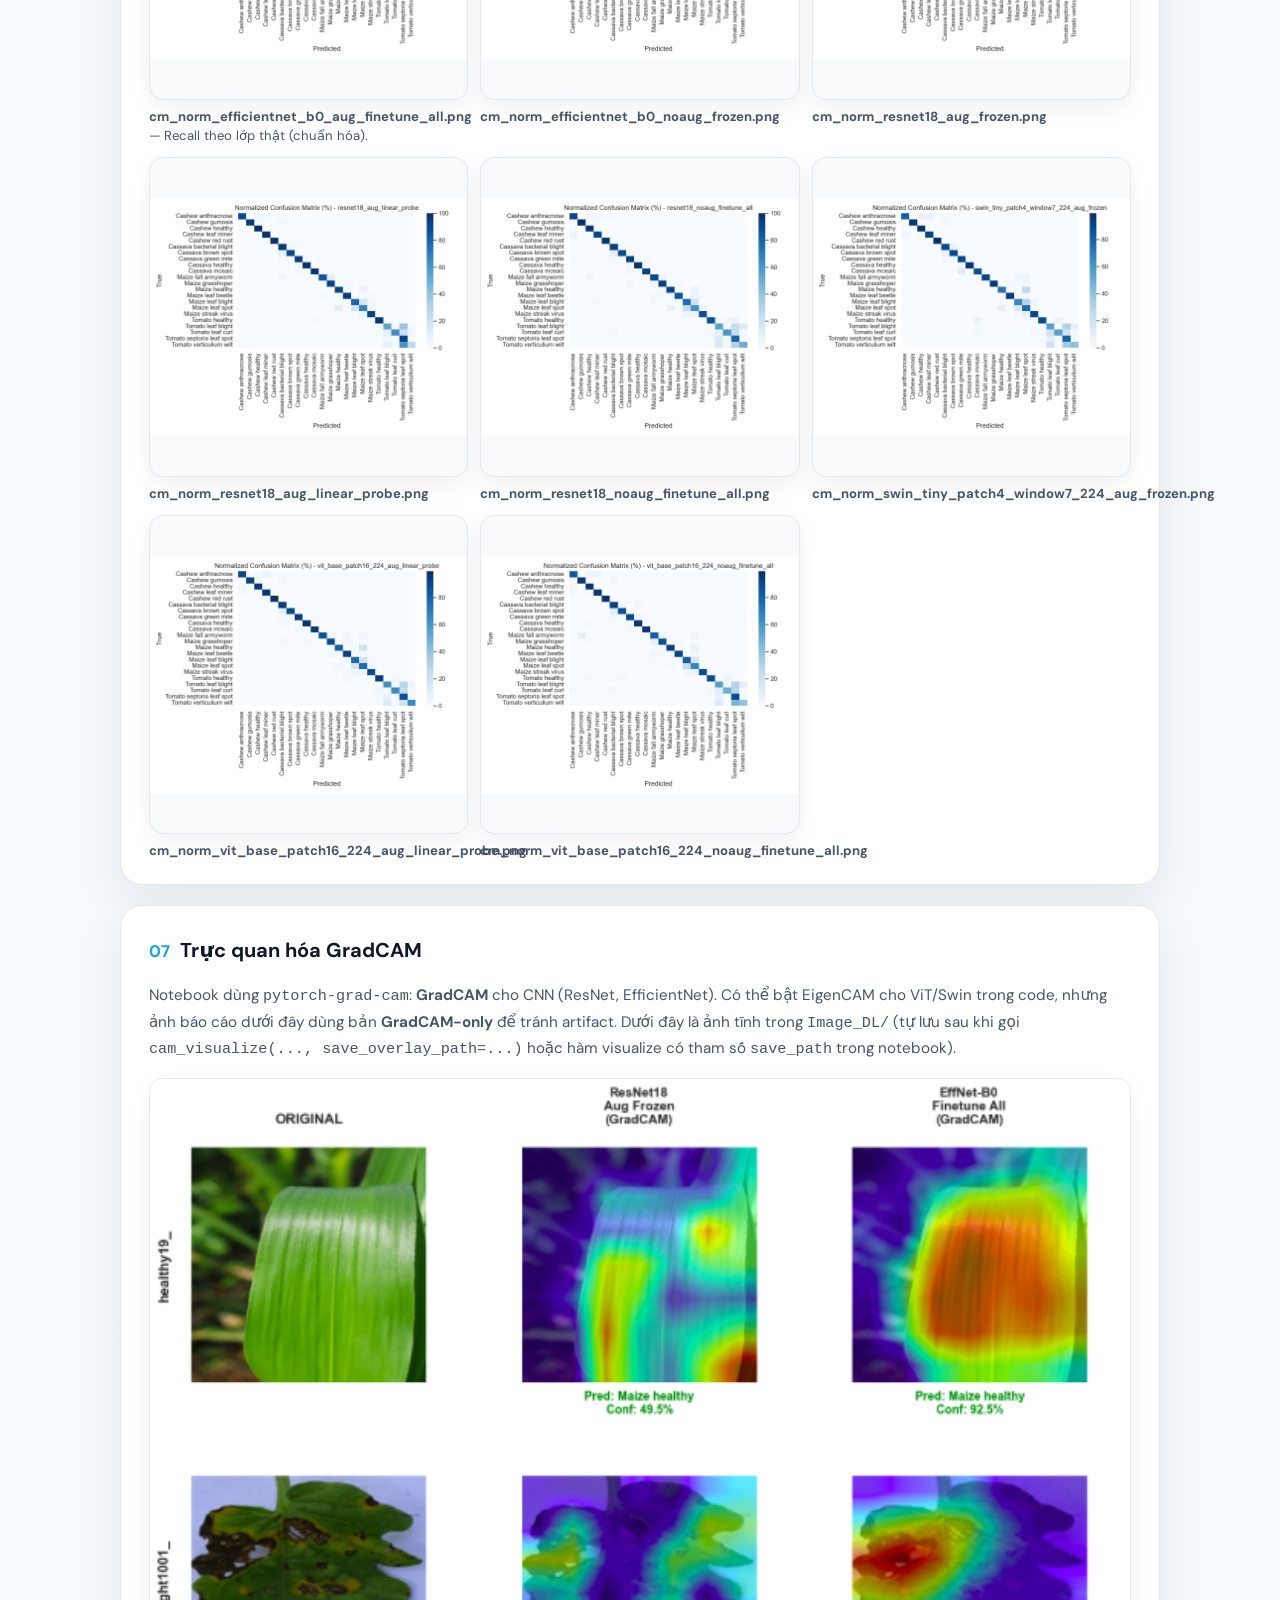
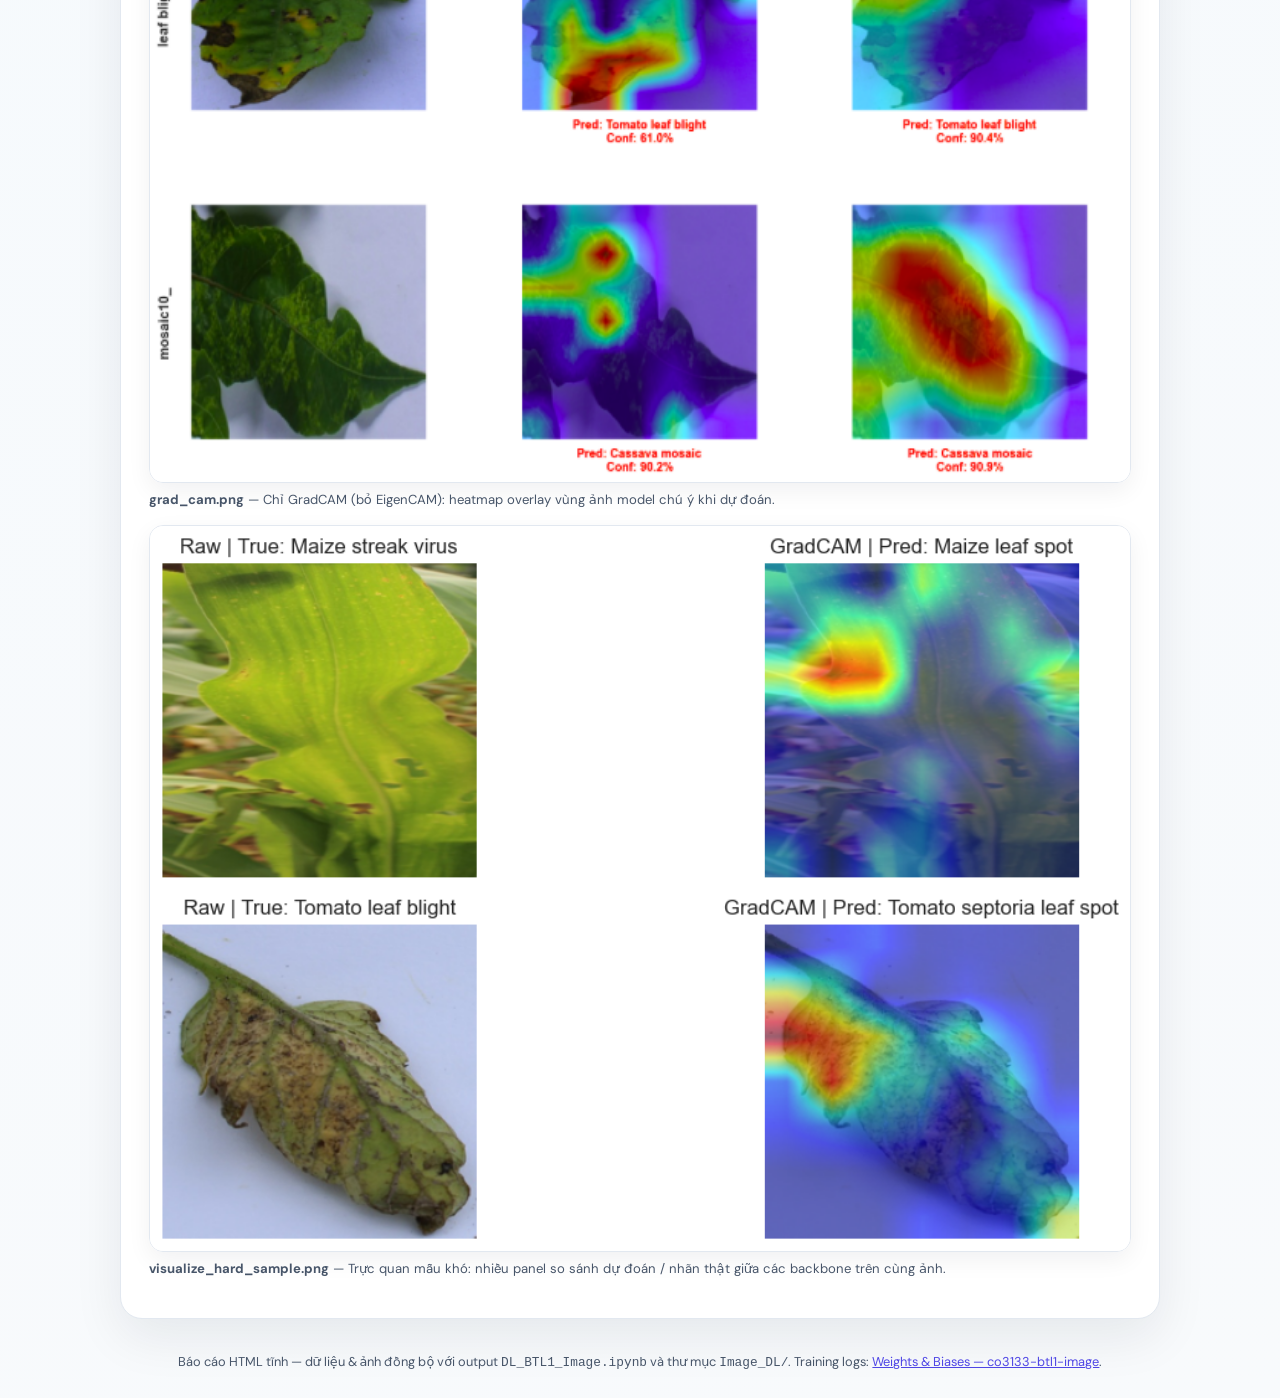
==== commit 418fc366: "add ldpage" ====
--- a/assignment1_image.html
+++ b/assignment1_image.html
@@ -635,7 +635,7 @@
         </div>
       </div>
       <figure class="report-figure">
-        <img src="Image_DL/output.png" alt="Output tổng quan từ notebook" loading="lazy" />
+        <img src="./Image_DL/output.png" alt="Output tổng quan từ notebook" loading="lazy" />
         <figcaption><strong>output.png</strong> — Ảnh export từ notebook (tổng quan output / log chạy thử nghiệm).
         </figcaption>
       </figure>
@@ -654,7 +654,7 @@
         Subsample stratified <strong>fraction = 0.5</strong>: <strong>25 170 → 12 590</strong> dòng.
         Số lớp duy nhất: <strong>22</strong>; min / max mẫu mỗi lớp: <strong>103</strong> — <strong>1 372</strong>.</p>
       <figure class="report-figure">
-        <img src="Image_DL/classs_distribution%20and%20random%20samples.png"
+        <img src="./Image_DL/classs_distribution%20and%20random%20samples.png"
           alt="EDA: phân bố lớp và ảnh mẫu ngẫu nhiên" loading="lazy" />
         <figcaption><strong>classs_distribution and random samples.png</strong> — EDA: histogram phân bố số ảnh theo lớp
           và lưới ảnh mẫu ngẫu nhiên có nhãn.</figcaption>
@@ -731,14 +731,14 @@
         <div class="model-card">
           <header><span>ResNet18</span><span class="tag">CNN</span></header>
           <figure class="report-figure" style="margin:0;">
-            <img src="Image_DL/resnet18.webp" alt="Sơ đồ kiến trúc ResNet-18" loading="lazy" />
+            <img src="./Image_DL/resnet18.webp" alt="Sơ đồ kiến trúc ResNet-18" loading="lazy" />
             <figcaption><strong>resnet18.webp</strong> — Minh họa khối residual / luồng ResNet-18.</figcaption>
           </figure>
         </div>
         <div class="model-card">
           <header><span>EfficientNet-B0</span><span class="tag">CNN</span></header>
           <figure class="report-figure" style="margin:0;">
-            <img src="Image_DL/EfficientNet-Architecture-diagram.webp" alt="Sơ đồ EfficientNet" loading="lazy" />
+            <img src="./Image_DL/EfficientNet-Architecture-diagram.webp" alt="Sơ đồ EfficientNet" loading="lazy" />
             <figcaption><strong>EfficientNet-Architecture-diagram.webp</strong> — Sơ đồ compound scaling / MBConv.
             </figcaption>
           </figure>
@@ -746,17 +746,14 @@
         <div class="model-card">
           <header><span>ViT-Base/16</span><span class="tag">Transformer</span></header>
           <figure class="report-figure" style="margin:0;">
-            <img
-              src="https://upload.wikimedia.org/wikipedia/commons/thumb/c/c9/Vision_Transformer_architecture.png/800px-Vision_Transformer_architecture.png"
-              alt="ViT Base Patch 16 224" loading="lazy" />
-            <figcaption><strong>ViT architecture</strong> (Wikimedia Commons) — patch embedding + Transformer encoder;
-              có thể thay bằng <code>Image_DL/vitbase16.png</code> nếu bạn lưu ảnh riêng.</figcaption>
+            <img src="./Image_DL/vitbase16.png" alt="ViT Base Patch 16 224" loading="lazy" />
+            <figcaption><strong>vitbase16.png</strong> — Patch embedding + Transformer encoder (ViT-Base/16, 224).</figcaption>
           </figure>
         </div>
         <div class="model-card">
           <header><span>Swin-Tiny</span><span class="tag">Transformer</span></header>
           <figure class="report-figure" style="margin:0;">
-            <img src="Image_DL/swintiny.webp" alt="Swin Transformer Tiny" loading="lazy" />
+            <img src="./Image_DL/swintiny.webp" alt="Swin Transformer Tiny" loading="lazy" />
             <figcaption><strong>swintiny.webp</strong> — Swin-Tiny: cửa sổ shifted windows, hierarchical features.
             </figcaption>
           </figure>
@@ -786,7 +783,7 @@
         <div class="mini-card">
           <h4>train/loss — ResNet18 · aug · frozen</h4>
           <figure class="report-figure" style="margin:0;">
-            <img src="Image_DL/trainlosswandbresnet18_aug_frozen.png" alt="W&B train loss ResNet18 aug frozen"
+            <img src="./Image_DL/trainlosswandbresnet18_aug_frozen.png" alt="W&B train loss ResNet18 aug frozen"
               loading="lazy" />
             <figcaption><strong>trainlosswandbresnet18_aug_frozen.png</strong> — Đường train loss theo epoch trên
               W&amp;B (ví dụ run nhẹ, backbone đông lạnh).</figcaption>
@@ -795,7 +792,7 @@
         <div class="mini-card">
           <h4>train/loss — ViT-Base/16 · noaug · finetune_all</h4>
           <figure class="report-figure" style="margin:0;">
-            <img src="Image_DL/trainlosswandbvit_base_patch16_224_noaug_finetune.png"
+            <img src="./Image_DL/trainlosswandbvit_base_patch16_224_noaug_finetune.png"
               alt="W&B train loss ViT noaug finetune" loading="lazy" />
             <figcaption><strong>trainlosswandbvit_base_patch16_224_noaug_finetune.png</strong> — Train loss ViT full
               fine-tune không augmentation.</figcaption>
@@ -1029,27 +1026,27 @@
         frozen.</p>
 
       <figure class="report-figure">
-        <img src="Image_DL/accbackbonexfinetunestrategy.png" alt="Accuracy theo backbone và chiến lược fine-tune"
+        <img src="./Image_DL/accbackbonexfinetunestrategy.png" alt="Accuracy theo backbone và chiến lược fine-tune"
           loading="lazy" />
         <figcaption><strong>accbackbonexfinetunestrategy.png</strong> — So sánh accuracy theo backbone × chiến lược
           fine-tuning (aug / no-aug).</figcaption>
       </figure>
       <figure class="report-figure">
-        <img src="Image_DL/Macrof1%20backbone%20x%20aug%20and%20noaug.png" alt="Macro F1 backbone aug noaug"
+        <img src="./Image_DL/Macrof1%20backbone%20x%20aug%20and%20noaug.png" alt="Macro F1 backbone aug noaug"
           loading="lazy" />
         <figcaption><strong>Macrof1 backbone x aug and noaug.png</strong> — Macro F1 theo backbone, tách nhánh
           augmentation có / không.</figcaption>
       </figure>
       <figure class="report-figure">
-        <img src="Image_DL/efficiencyinferencemsimage.png" alt="Hiệu năng suy luận theo run" loading="lazy" />
+        <img src="./Image_DL/efficiencyinferencemsimage.png" alt="Hiệu năng suy luận theo run" loading="lazy" />
         <figcaption><strong>efficiencyinferencemsimage.png</strong> — Hiệu quả suy luận (ms trên ảnh / throughput) giữa
           các run.</figcaption>
       </figure>
       <figure class="report-figure">
-        <img src="Image_DL/top_confident.png" alt="Top confident wrong predictions" loading="lazy" />
-        <figcaption><strong>top_confident.png</strong> — Các mẫu sai nhưng model tự tin cao (phân tích lỗi). Số liệu
-          trên ảnh: <strong>conf = 0.943</strong>, <strong>p_true = 0.01</strong>; <strong>conf = 0.936</strong>,
-          <strong>p_true = 0.006</strong>.</figcaption>
+        <img src="./Image_DL/top_confident.png" alt="Top confident wrong predictions" loading="lazy" />
+        <figcaption><strong>top_confident.png</strong> — Các mẫu sai nhưng model tự tin cao (phân tích lỗi). Số liệu:
+          <strong>conf = 0.943</strong>, <strong>ptru=0.01</strong>; <strong>conf = 0.936</strong>,
+          <strong>ptrue= 0.006</strong>.</figcaption>
       </figure>
 
       <p class="muted" style="margin-top:1rem;">
@@ -1066,45 +1063,45 @@
         nhất (~148 FPS) — trade-off độ chính xác / chi phí suy luận cần cân nhắc khi triển khai.
       </p>
 
-      <p class="muted" style="margin:0.75rem 0 0.25rem;">Ma trận nhầm lẫn hiển thị từ
-        <code>Image_DL/cm_*.png</code> và <code>Image_DL/cm_norm_*.png</code> (cùng cấp với file HTML
-        này; có thể copy từ <code>artifacts_image/</code> sau khi chạy notebook nếu cần).</p>
+      <p class="muted" style="margin:0.75rem 0 0.25rem;">Ma trận nhầm lẫn: file <code>./Image_DL/cm_*.png</code> và
+        <code>./Image_DL/cm_norm_*.png</code> (cùng thư mục với <code>assignment1_image.html</code>). Mở HTML từ gốc
+        repo hoặc dùng <code>python -m http.server</code> tại thư mục đó để đường dẫn tương đối luôn đúng.</p>
       <h3 style="margin:1.25rem 0 0.5rem;font-size:1rem;">Confusion matrix (counts) — <code>cm_*.png</code></h3>
       <div class="cm-all-grid">
-        <figure class="report-figure"><img src="Image_DL/cm_efficientnet_b0_aug_finetune_all.png"
+        <figure class="report-figure"><img src="./Image_DL/cm_efficientnet_b0_aug_finetune_all.png"
             alt="CM EfficientNet aug finetune" loading="lazy" />
           <figcaption><strong>cm_efficientnet_b0_aug_finetune_all.png</strong> — Ma trận nhầm lẫn (số đếm), run tốt
             nhất.</figcaption>
         </figure>
-        <figure class="report-figure"><img src="Image_DL/cm_efficientnet_b0_noaug_frozen.png"
+        <figure class="report-figure"><img src="./Image_DL/cm_efficientnet_b0_noaug_frozen.png"
             alt="CM EfficientNet noaug frozen" loading="lazy" />
           <figcaption><strong>cm_efficientnet_b0_noaug_frozen.png</strong> — EfficientNet đông lạnh, không aug.
           </figcaption>
         </figure>
-        <figure class="report-figure"><img src="Image_DL/cm_resnet18_aug_frozen.png" alt="CM ResNet18 aug frozen"
+        <figure class="report-figure"><img src="./Image_DL/cm_resnet18_aug_frozen.png" alt="CM ResNet18 aug frozen"
             loading="lazy" />
           <figcaption><strong>cm_resnet18_aug_frozen.png</strong> — ResNet18 aug, backbone frozen.</figcaption>
         </figure>
-        <figure class="report-figure"><img src="Image_DL/cm_resnet18_aug_linear_probe.png"
+        <figure class="report-figure"><img src="./Image_DL/cm_resnet18_aug_linear_probe.png"
             alt="CM ResNet18 aug linear" loading="lazy" />
           <figcaption><strong>cm_resnet18_aug_linear_probe.png</strong> — ResNet18 aug, linear probe.</figcaption>
         </figure>
-        <figure class="report-figure"><img src="Image_DL/cm_resnet18_noaug_finetune_all.png"
+        <figure class="report-figure"><img src="./Image_DL/cm_resnet18_noaug_finetune_all.png"
             alt="CM ResNet18 noaug finetune" loading="lazy" />
           <figcaption><strong>cm_resnet18_noaug_finetune_all.png</strong> — ResNet18 full fine-tune, không aug.
           </figcaption>
         </figure>
-        <figure class="report-figure"><img src="Image_DL/cm_swin_tiny_patch4_window7_224_aug_frozen.png"
+        <figure class="report-figure"><img src="./Image_DL/cm_swin_tiny_patch4_window7_224_aug_frozen.png"
             alt="CM Swin aug frozen" loading="lazy" />
           <figcaption><strong>cm_swin_tiny_patch4_window7_224_aug_frozen.png</strong> — Swin-Tiny aug, frozen.
           </figcaption>
         </figure>
-        <figure class="report-figure"><img src="Image_DL/cm_vit_base_patch16_224_aug_linear_probe.png"
+        <figure class="report-figure"><img src="./Image_DL/cm_vit_base_patch16_224_aug_linear_probe.png"
             alt="CM ViT aug linear" loading="lazy" />
           <figcaption><strong>cm_vit_base_patch16_224_aug_linear_probe.png</strong> — ViT aug, linear probe.
           </figcaption>
         </figure>
-        <figure class="report-figure"><img src="Image_DL/cm_vit_base_patch16_224_noaug_finetune_all.png"
+        <figure class="report-figure"><img src="./Image_DL/cm_vit_base_patch16_224_noaug_finetune_all.png"
             alt="CM ViT noaug finetune" loading="lazy" />
           <figcaption><strong>cm_vit_base_patch16_224_noaug_finetune_all.png</strong> — ViT full fine-tune, không aug.
           </figcaption>
@@ -1114,36 +1111,36 @@
       <h3 style="margin:1.25rem 0 0.5rem;font-size:1rem;">Confusion matrix chuẩn hóa theo dòng —
         <code>cm_norm_*.png</code></h3>
       <div class="cm-all-grid">
-        <figure class="report-figure"><img src="Image_DL/cm_norm_efficientnet_b0_aug_finetune_all.png"
+        <figure class="report-figure"><img src="./Image_DL/cm_norm_efficientnet_b0_aug_finetune_all.png"
             alt="CM norm EfficientNet aug finetune" loading="lazy" />
           <figcaption><strong>cm_norm_efficientnet_b0_aug_finetune_all.png</strong> — Recall theo lớp thật (chuẩn hóa).
           </figcaption>
         </figure>
-        <figure class="report-figure"><img src="Image_DL/cm_norm_efficientnet_b0_noaug_frozen.png"
+        <figure class="report-figure"><img src="./Image_DL/cm_norm_efficientnet_b0_noaug_frozen.png"
             alt="CM norm EfficientNet noaug frozen" loading="lazy" />
           <figcaption><strong>cm_norm_efficientnet_b0_noaug_frozen.png</strong></figcaption>
         </figure>
-        <figure class="report-figure"><img src="Image_DL/cm_norm_resnet18_aug_frozen.png"
+        <figure class="report-figure"><img src="./Image_DL/cm_norm_resnet18_aug_frozen.png"
             alt="CM norm ResNet18 aug frozen" loading="lazy" />
           <figcaption><strong>cm_norm_resnet18_aug_frozen.png</strong></figcaption>
         </figure>
-        <figure class="report-figure"><img src="Image_DL/cm_norm_resnet18_aug_linear_probe.png"
+        <figure class="report-figure"><img src="./Image_DL/cm_norm_resnet18_aug_linear_probe.png"
             alt="CM norm ResNet18 aug linear" loading="lazy" />
           <figcaption><strong>cm_norm_resnet18_aug_linear_probe.png</strong></figcaption>
         </figure>
-        <figure class="report-figure"><img src="Image_DL/cm_norm_resnet18_noaug_finetune_all.png"
+        <figure class="report-figure"><img src="./Image_DL/cm_norm_resnet18_noaug_finetune_all.png"
             alt="CM norm ResNet18 noaug finetune" loading="lazy" />
           <figcaption><strong>cm_norm_resnet18_noaug_finetune_all.png</strong></figcaption>
         </figure>
-        <figure class="report-figure"><img src="Image_DL/cm_norm_swin_tiny_patch4_window7_224_aug_frozen.png"
+        <figure class="report-figure"><img src="./Image_DL/cm_norm_swin_tiny_patch4_window7_224_aug_frozen.png"
             alt="CM norm Swin" loading="lazy" />
           <figcaption><strong>cm_norm_swin_tiny_patch4_window7_224_aug_frozen.png</strong></figcaption>
         </figure>
-        <figure class="report-figure"><img src="Image_DL/cm_norm_vit_base_patch16_224_aug_linear_probe.png"
+        <figure class="report-figure"><img src="./Image_DL/cm_norm_vit_base_patch16_224_aug_linear_probe.png"
             alt="CM norm ViT aug linear" loading="lazy" />
           <figcaption><strong>cm_norm_vit_base_patch16_224_aug_linear_probe.png</strong></figcaption>
         </figure>
-        <figure class="report-figure"><img src="Image_DL/cm_norm_vit_base_patch16_224_noaug_finetune_all.png"
+        <figure class="report-figure"><img src="./Image_DL/cm_norm_vit_base_patch16_224_noaug_finetune_all.png"
             alt="CM norm ViT noaug" loading="lazy" />
           <figcaption><strong>cm_norm_vit_base_patch16_224_noaug_finetune_all.png</strong></figcaption>
         </figure>
@@ -1161,12 +1158,12 @@
         trong notebook).
       </p>
       <figure class="report-figure">
-        <img src="Image_DL/grad_cam.png" alt="GradCAM và heatmap overlay" loading="lazy" />
+        <img src="./Image_DL/grad_cam.png" alt="GradCAM và heatmap overlay" loading="lazy" />
         <figcaption><strong>grad_cam.png</strong> — Chỉ GradCAM (bỏ EigenCAM): heatmap overlay vùng ảnh model chú ý khi
           dự đoán.</figcaption>
       </figure>
       <figure class="report-figure">
-        <img src="Image_DL/visualize_hard_sample.png" alt="So sánh mẫu khó nhiều backbone" loading="lazy" />
+        <img src="./Image_DL/visualize_hard_sample.png" alt="So sánh mẫu khó nhiều backbone" loading="lazy" />
         <figcaption><strong>visualize_hard_sample.png</strong> — Trực quan mẫu khó: nhiều panel so sánh dự đoán / nhãn
           thật giữa các backbone trên cùng ảnh.</figcaption>
       </figure>
